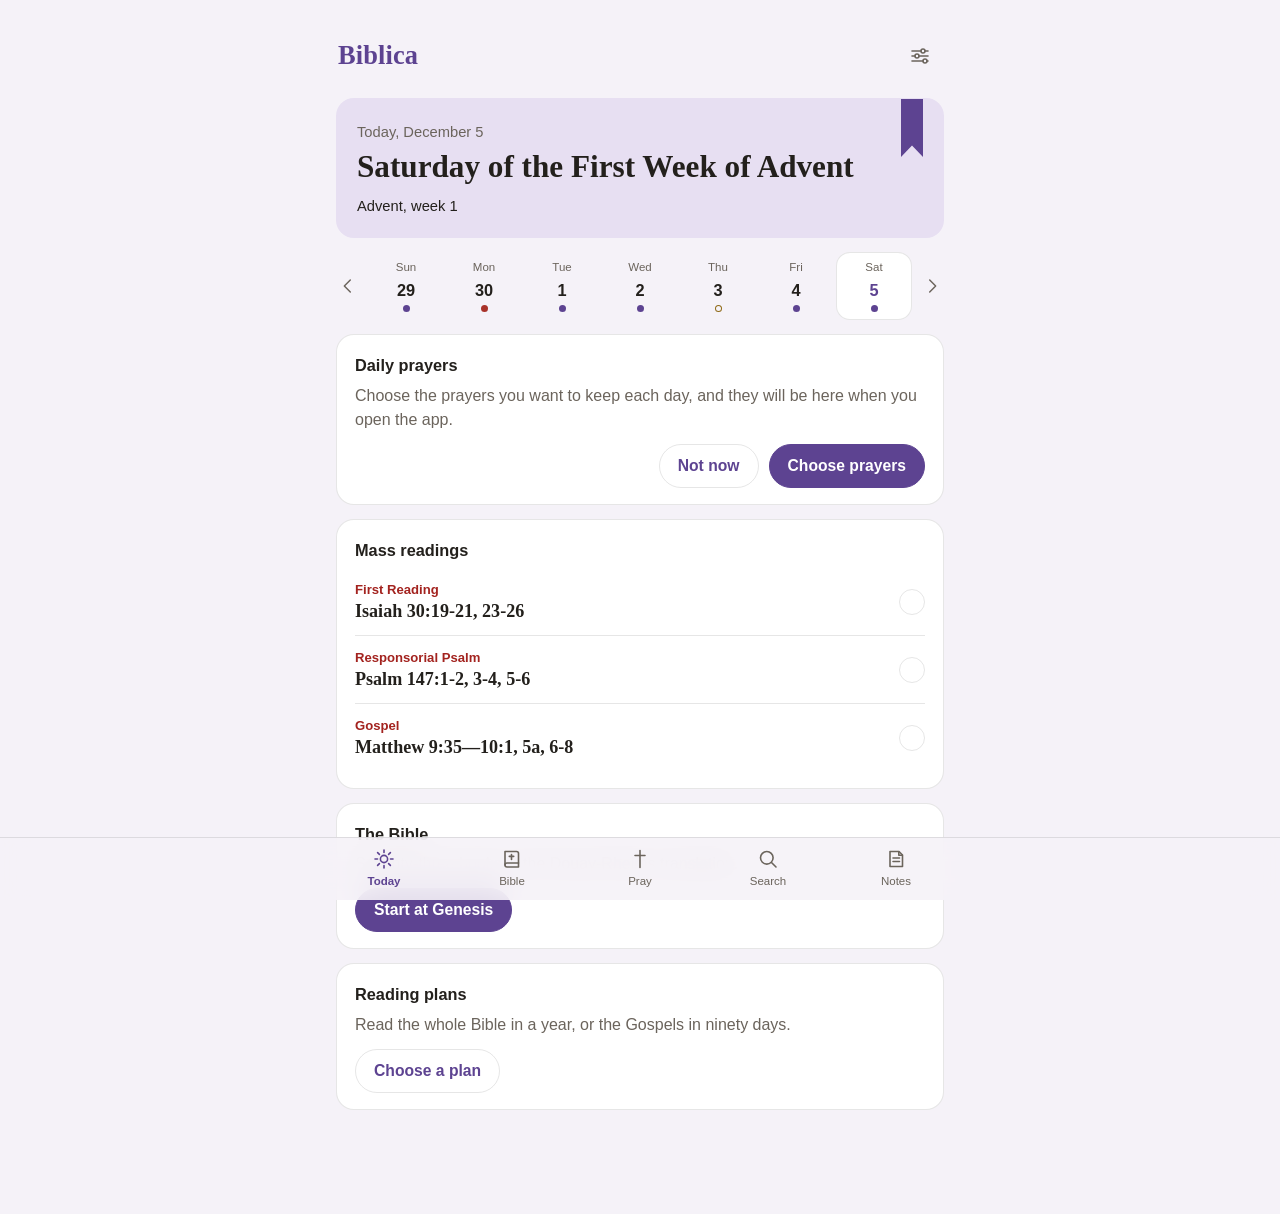
==== index.html @ 0527f423 "First batch of files from v2.0" ====
<!DOCTYPE html>
<html lang="en">
<head>
  <meta charset="UTF-8" />
  <meta name="viewport" content="width=device-width, initial-scale=1.0, viewport-fit=cover" />
  <title>Biblica</title>
  <meta name="description" content="A Catholic Bible and daily prayer companion that works offline." />

  <link rel="manifest" href="manifest.json" />
  <meta name="theme-color" content="#f2f6f1" />

  <meta name="mobile-web-app-capable" content="yes" />
  <meta name="apple-mobile-web-app-capable" content="yes" />
  <meta name="apple-mobile-web-app-status-bar-style" content="default" />
  <meta name="apple-mobile-web-app-title" content="Biblica" />
  <link rel="apple-touch-icon" href="icon-180.png" />
  <link rel="icon" type="image/png" sizes="192x192" href="icon-192.png" />

  <link rel="stylesheet" href="styles.css" />
</head>
<body>
  <div id="app"></div>
  <noscript>Biblica needs JavaScript to run.</noscript>
  <script type="module" src="app.js"></script>
</body>
</html>
---- styles.css ----
/* styles.css — Biblica.
 *
 * The app takes its colour from the liturgical day. Each liturgical colour
 * defines a small palette (light and dark); whichever element carries a
 * data-lit attribute resolves --lit and --soft from it. The page itself
 * carries today's colour, and single elements (the day card, the dots of the
 * week strip) can carry another day's.
 *
 * Scripture and liturgical names are set in the serif; controls in the
 * system sans. Verse numbers and rubrics are red, as in a missal.
 */

/* ---------- Palettes ---------- */

[data-lit="green"] {
  --lit-l: #2f6b4f; --soft-l: #dfeae1; --bg-l: #f2f6f1;
  --lit-d: #84c4a0; --soft-d: #223328; --bg-d: #141a16; --surface-d: #1c2520;
}
[data-lit="violet"] {
  --lit-l: #5d4391; --soft-l: #e7dff2; --bg-l: #f5f2f8;
  --lit-d: #b7a0e2; --soft-d: #2d2740; --bg-d: #18151c; --surface-d: #221e29;
}
[data-lit="white"] {
  --lit-l: #8f6a17; --soft-l: #f1e7c9; --bg-l: #faf7ee;
  --lit-d: #dcbc66; --soft-d: #353020; --bg-d: #1a1812; --surface-d: #24211a;
}
[data-lit="red"] {
  --lit-l: #a8322a; --soft-l: #f3dcd9; --bg-l: #faf2f1;
  --lit-d: #e88e84; --soft-d: #3c2522; --bg-d: #1c1514; --surface-d: #281e1c;
}
[data-lit="rose"] {
  --lit-l: #ae4f73; --soft-l: #f5dde6; --bg-l: #fbf2f5;
  --lit-d: #e6a0ba; --soft-d: #3c2630; --bg-d: #1c1518; --surface-d: #281e22;
}

:root {
  --serif: "Iowan Old Style", "Palatino Linotype", Palatino, "Book Antiqua", "Noto Serif", Georgia, serif;
  --sans: -apple-system, BlinkMacSystemFont, "Segoe UI", Roboto, "Helvetica Neue", Arial, sans-serif;
  --radius: 18px;
  --radius-small: 11px;
  --tabbar-height: 62px;
  --measure: 640px;

  --bg: var(--bg-l, #f2f6f1);
  --surface: #ffffff;
  --ink: #23201c;
  --muted: #6b645c;
  --line: rgba(35, 32, 28, 0.11);
  --rubric: #a3231f;
  --danger: #a3231f;
  --shadow: 0 10px 34px rgba(35, 32, 28, 0.16);
  --hl-gold: #f7e6a6;
  --hl-green: #cfe9d0;
  --hl-blue: #d1e2f7;
  --hl-rose: #f7d5df;
  color-scheme: light;
}
[data-lit] {
  --lit: var(--lit-l);
  --soft: var(--soft-l);
}

/* Dark values, applied when the device asks for dark (unless the reader chose
   light) or when the reader chose dark. The two blocks must stay identical. */
@media (prefers-color-scheme: dark) {
  :root:not([data-theme="light"]) {
    --bg: var(--bg-d, #141a16);
    --surface: var(--surface-d, #1c2520);
    --ink: #efeae2;
    --muted: #a9a197;
    --line: rgba(255, 255, 255, 0.11);
    --rubric: #e88376;
    --danger: #ee8d80;
    --shadow: 0 10px 34px rgba(0, 0, 0, 0.5);
    --hl-gold: rgba(214, 178, 62, 0.34);
    --hl-green: rgba(96, 176, 110, 0.32);
    --hl-blue: rgba(98, 150, 220, 0.34);
    --hl-rose: rgba(222, 110, 150, 0.34);
    color-scheme: dark;
  }
  :root:not([data-theme="light"])[data-lit],
  :root:not([data-theme="light"]) [data-lit] {
    --lit: var(--lit-d);
    --soft: var(--soft-d);
  }
}
:root[data-theme="dark"] {
  --bg: var(--bg-d, #141a16);
  --surface: var(--surface-d, #1c2520);
  --ink: #efeae2;
  --muted: #a9a197;
  --line: rgba(255, 255, 255, 0.11);
  --rubric: #e88376;
  --danger: #ee8d80;
  --shadow: 0 10px 34px rgba(0, 0, 0, 0.5);
  --hl-gold: rgba(214, 178, 62, 0.34);
  --hl-green: rgba(96, 176, 110, 0.32);
  --hl-blue: rgba(98, 150, 220, 0.34);
  --hl-rose: rgba(222, 110, 150, 0.34);
  color-scheme: dark;
}
:root[data-theme="dark"][data-lit],
:root[data-theme="dark"] [data-lit] {
  --lit: var(--lit-d);
  --soft: var(--soft-d);
}

/* ---------- Base ---------- */

* { box-sizing: border-box; }

html { -webkit-text-size-adjust: 100%; }

body {
  margin: 0;
  background: var(--bg);
  color: var(--ink);
  font-family: var(--sans);
  font-size: 16px;
  line-height: 1.5;
  -webkit-tap-highlight-color: transparent;
  overscroll-behavior-y: none;
}

button, input, select, textarea { font: inherit; color: inherit; }
button { cursor: pointer; }
h1, h2, h3, p { margin: 0; }
[hidden] { display: none !important; }

:focus-visible {
  outline: 2px solid var(--lit);
  outline-offset: 2px;
  border-radius: 6px;
}

.screen {
  max-width: var(--measure);
  margin: 0 auto;
  padding: calc(env(safe-area-inset-top) + 8px) calc(env(safe-area-inset-right) + 16px)
    calc(env(safe-area-inset-bottom) + var(--tabbar-height) + 28px) calc(env(safe-area-inset-left) + 16px);
  min-height: 100vh;
  outline: none;
}
body.has-action-bar .screen { padding-bottom: calc(env(safe-area-inset-bottom) + var(--tabbar-height) + 230px); }

.loading, .empty { color: var(--muted); text-align: center; padding: 48px 16px; }
.muted { color: var(--muted); }
.small { font-size: 0.86rem; }
.icon { display: inline-flex; }

/* ---------- Headers ---------- */

.app-header {
  display: flex;
  align-items: center;
  justify-content: space-between;
  padding: 10px 2px 6px;
}
.app-title {
  font-family: var(--serif);
  font-size: 1.65rem;
  font-weight: 600;
  letter-spacing: 0.005em;
  color: var(--lit);
}
.page-title {
  font-family: var(--serif);
  font-size: 1.65rem;
  font-weight: 600;
  padding: 4px 2px 6px;
}

.icon-button {
  display: inline-flex;
  align-items: center;
  justify-content: center;
  width: 44px;
  height: 44px;
  border: 0;
  border-radius: 50%;
  background: transparent;
  color: var(--muted);
}
.icon-button:active { background: var(--soft); }
.icon-button:disabled { opacity: 0.3; cursor: default; }

/* ---------- Cards ---------- */

.card {
  background: var(--surface);
  border: 1px solid var(--line);
  border-radius: var(--radius);
  padding: 18px 18px 16px;
  margin: 14px 0;
}
.card-heading {
  font-size: 1.02rem;
  font-weight: 650;
  margin-bottom: 6px;
}
.card-heading.large {
  font-family: var(--serif);
  font-size: 1.45rem;
  font-weight: 600;
}
.card > .muted + .button,
.card > .muted + .button-row,
.card > .muted + .row-button { margin-top: 12px; }

/* The liturgical day */
.hero {
  position: relative;
  background: var(--soft);
  border-color: transparent;
  padding: 22px 56px 20px 20px;
  overflow: hidden;
}
.ribbon {
  position: absolute;
  top: 0;
  right: 20px;
  width: 22px;
  height: 58px;
  background: var(--lit);
  clip-path: polygon(0 0, 100% 0, 100% 100%, 50% 80%, 0 100%);
}
.hero-date { color: var(--muted); font-size: 0.92rem; }
.hero-name {
  font-family: var(--serif);
  font-size: clamp(1.5rem, 6.2vw, 1.95rem);
  font-weight: 600;
  line-height: 1.16;
  margin: 6px 0 10px;
  text-wrap: balance;
}
.hero-meta {
  display: flex;
  flex-wrap: wrap;
  align-items: center;
  gap: 6px 10px;
  font-size: 0.92rem;
  color: var(--ink);
}
.rank {
  background: var(--lit);
  color: var(--surface);
  border-radius: 999px;
  padding: 2px 11px;
  font-size: 0.8rem;
  font-weight: 650;
}
.hero-sub { margin-top: 8px; font-size: 0.92rem; color: var(--muted); }
.hero-observance { margin-top: 10px; font-size: 0.92rem; color: var(--rubric); font-weight: 600; }

/* ---------- Week strip ---------- */

.week {
  display: grid;
  grid-template-columns: 36px 1fr 36px;
  align-items: center;
  gap: 2px;
  margin: 12px -6px 0;
}
.week .icon-button { width: 36px; height: 44px; }
.week-strip { display: grid; grid-template-columns: repeat(7, 1fr); gap: 2px; }
.week-day {
  display: flex;
  flex-direction: column;
  align-items: center;
  gap: 1px;
  padding: 7px 0 8px;
  border: 0;
  border-radius: 14px;
  background: transparent;
  min-width: 0;
}
.week-letter { font-size: 0.72rem; color: var(--muted); }
.week-number { font-size: 1.02rem; font-weight: 600; font-variant-numeric: tabular-nums; }
.week-dot { width: 7px; height: 7px; border-radius: 50%; background: var(--lit); margin-top: 2px; }
.week-dot[data-lit="white"] { box-shadow: inset 0 0 0 1px var(--lit); background: transparent; }
.week-day.is-today .week-number { color: var(--lit); }
.week-day.selected { background: var(--surface); box-shadow: inset 0 0 0 1px var(--line); }
.week-today { grid-column: 1 / -1; justify-self: center; margin-top: 6px; }

/* ---------- Lists inside cards ---------- */

.reading-list, .day-list, .result-list { list-style: none; margin: 0; padding: 0; }
.reading-list li + li { border-top: 1px solid var(--line); }
.reading-row {
  display: flex;
  align-items: center;
  gap: 12px;
  width: 100%;
  padding: 12px 0;
  border: 0;
  background: transparent;
  text-align: left;
}
.reading-text { display: flex; flex-direction: column; flex: 1; min-width: 0; }
.reading-label { font-size: 0.82rem; color: var(--rubric); font-weight: 600; }
.reading-cite { font-family: var(--serif); font-size: 1.13rem; font-weight: 600; line-height: 1.3; }
.reading-preview {
  color: var(--muted);
  font-family: var(--serif);
  font-size: 0.95rem;
  white-space: nowrap;
  overflow: hidden;
  text-overflow: ellipsis;
}
.reading-check {
  flex: none;
  width: 26px;
  height: 26px;
  border-radius: 50%;
  border: 1.5px solid var(--line);
  display: inline-flex;
  align-items: center;
  justify-content: center;
  color: var(--surface);
}
.done .reading-check { background: var(--lit); border-color: var(--lit); }
.reading-row.done .reading-cite { color: var(--muted); }
.card > .small { margin-top: 10px; }

.row-button {
  display: flex;
  align-items: center;
  gap: 12px;
  width: 100%;
  padding: 10px 0 4px;
  border: 0;
  background: transparent;
  text-align: left;
  color: var(--ink);
}
.row-button .icon { color: var(--muted); }
.row-text { display: flex; flex-direction: column; gap: 3px; flex: 1; min-width: 0; }
.row-title { font-family: var(--serif); font-size: 1.13rem; font-weight: 600; flex: 1; }
.row-sub { color: var(--muted); font-size: 0.9rem; }
.plan-row + .plan-row { border-top: 1px solid var(--line); margin-top: 10px; padding-top: 14px; }

.progress-row { display: flex; justify-content: space-between; margin: 10px 0 6px; font-weight: 600; }
.progress-row .muted { font-weight: 400; }
.progress-track {
  display: block;
  height: 6px;
  background: var(--soft);
  border-radius: 999px;
  overflow: hidden;
  margin-top: 4px;
}
.progress-fill { display: block; height: 100%; background: var(--lit); border-radius: 999px; transition: width 0.4s ease; }

/* ---------- Buttons and fields ---------- */

.button {
  display: inline-flex;
  align-items: center;
  justify-content: center;
  min-height: 44px;
  padding: 9px 18px;
  border: 1px solid var(--lit);
  border-radius: 999px;
  background: var(--lit);
  color: var(--surface);
  font-weight: 600;
  font-size: 0.98rem;
  text-align: center;
}
.button.quiet { background: transparent; color: var(--lit); border-color: var(--line); }
.button.danger { background: var(--danger); border-color: var(--danger); color: var(--surface); }
.button.danger.quiet { background: transparent; color: var(--danger); border-color: var(--line); }
.button.wide { width: 100%; }
.button:disabled { opacity: 0.45; cursor: default; }
.button:active:not(:disabled) { transform: scale(0.985); }

.button-row { display: flex; flex-wrap: wrap; gap: 10px; margin-top: 14px; justify-content: flex-end; }
.button-row.spread { justify-content: space-between; }

.chip-button {
  border: 1px solid var(--line);
  background: var(--surface);
  color: var(--ink);
  border-radius: 999px;
  padding: 6px 13px;
  font-size: 0.88rem;
  min-height: 34px;
}

.field {
  width: 100%;
  min-height: 46px;
  padding: 10px 14px;
  border: 1px solid var(--line);
  border-radius: var(--radius-small);
  background: var(--surface);
  font-size: 16px; /* below 16px, iOS zooms the page when the field is focused */
}
.field::placeholder { color: var(--muted); opacity: 0.8; }
textarea.field { resize: vertical; line-height: 1.5; font-family: var(--serif); font-size: 17px; }
select.field { appearance: none; padding-right: 30px; background-image: linear-gradient(45deg, transparent 50%, var(--muted) 50%), linear-gradient(135deg, var(--muted) 50%, transparent 50%); background-position: calc(100% - 17px) 20px, calc(100% - 12px) 20px; background-size: 5px 5px; background-repeat: no-repeat; }

.segmented {
  display: inline-flex;
  background: var(--soft);
  border-radius: 999px;
  padding: 3px;
  gap: 2px;
}
.segmented.wrap { display: flex; flex-wrap: wrap; border-radius: 16px; margin: 4px 0 14px; }
.segment {
  flex: 1;
  border: 0;
  background: transparent;
  border-radius: 999px;
  padding: 7px 13px;
  font-size: 0.9rem;
  white-space: nowrap;
  min-height: 36px;
  color: var(--ink);
}
.segment.on { background: var(--surface); font-weight: 650; box-shadow: 0 1px 3px rgba(0, 0, 0, 0.12); }

.check { display: inline-flex; align-items: center; gap: 8px; font-size: 0.93rem; min-height: 44px; }
input[type="checkbox"] { width: 22px; height: 22px; accent-color: var(--lit); flex: none; }
.slider { flex: 1; accent-color: var(--lit); min-width: 0; }
.slider-value { width: 2ch; text-align: right; font-variant-numeric: tabular-nums; color: var(--muted); }

.setting-row {
  display: flex;
  align-items: center;
  justify-content: space-between;
  gap: 14px;
  padding: 10px 0;
  flex-wrap: wrap;
}
.setting-row + .setting-row { border-top: 1px solid var(--line); }
.setting-text { display: flex; flex-direction: column; flex: 1; min-width: 0; }
.check-row { flex-wrap: nowrap; }

/* ---------- Tab bar ---------- */

.tabbar {
  position: fixed;
  left: 0;
  right: 0;
  bottom: 0;
  z-index: 50;
  display: flex;
  justify-content: center;
  padding: 0 max(8px, env(safe-area-inset-right)) env(safe-area-inset-bottom) max(8px, env(safe-area-inset-left));
  background: var(--bg); /* for browsers without color-mix */
  background: color-mix(in srgb, var(--bg) 88%, transparent);
  -webkit-backdrop-filter: blur(14px);
  backdrop-filter: blur(14px);
  border-top: 1px solid var(--line);
}
.tab {
  flex: 1;
  max-width: 128px;
  height: var(--tabbar-height);
  display: flex;
  flex-direction: column;
  align-items: center;
  justify-content: center;
  gap: 2px;
  color: var(--muted);
  text-decoration: none;
  font-size: 0.72rem;
}
.tab.active { color: var(--lit); font-weight: 650; }

/* ---------- Reader ---------- */

.reader-bar {
  position: sticky;
  top: 0;
  z-index: 20;
  display: flex;
  align-items: center;
  justify-content: space-between;
  gap: 8px;
  margin: calc(-1 * env(safe-area-inset-top) - 8px) -16px 0;
  padding: calc(env(safe-area-inset-top) + 8px) 12px 6px 16px;
  background: var(--bg); /* for browsers without color-mix */
  background: color-mix(in srgb, var(--bg) 90%, transparent);
  -webkit-backdrop-filter: blur(14px);
  backdrop-filter: blur(14px);
}
.reader-tools { display: flex; align-items: center; }
.place-button {
  display: inline-flex;
  align-items: center;
  gap: 8px;
  min-height: 44px;
  padding: 6px 16px;
  border: 1px solid var(--line);
  border-radius: 999px;
  background: var(--surface);
  font-family: var(--serif);
  font-size: 1.08rem;
  font-weight: 600;
}
.caret {
  width: 7px;
  height: 7px;
  border-right: 1.6px solid var(--muted);
  border-bottom: 1.6px solid var(--muted);
  transform: rotate(45deg) translateY(-2px);
}
.back-button {
  display: inline-flex;
  align-items: center;
  gap: 2px;
  min-height: 44px;
  padding: 6px 12px 6px 2px;
  border: 0;
  background: transparent;
  color: var(--lit);
  font-weight: 600;
}

.chapter { padding: 18px 4px 8px; }
.rubric { color: var(--rubric); font-size: 0.92rem; font-weight: 600; }
.chapter-title {
  font-family: var(--serif);
  font-size: clamp(1.7rem, 7vw, 2.15rem);
  font-weight: 600;
  line-height: 1.15;
  text-wrap: balance;
}
.chapter-sub { color: var(--muted); font-size: 0.92rem; margin-top: 4px; }
.passage-heading {
  font-family: var(--serif);
  font-size: 1.3rem;
  font-weight: 600;
  margin: 30px 0 0;
  padding-top: 20px;
  border-top: 1px solid var(--line);
}
.chapter .passage-heading:first-of-type { border-top: 0; padding-top: 0; margin-top: 22px; }

.chapter-text {
  font-family: var(--serif);
  line-height: 1.62;
  margin-top: 22px;
  hanging-punctuation: first;
}
.passage-heading + .chapter-text { margin-top: 12px; }

.verse {
  display: block;
  margin: 0 -8px 0.42em;
  padding: 0.12em 8px;
  border-radius: 9px;
  cursor: pointer;
  -webkit-box-decoration-break: clone;
  box-decoration-break: clone;
}
.chapter-text.flow .verse { display: inline; margin: 0; padding: 0.12em 0; border-radius: 4px; }
.verse-number {
  color: var(--rubric);
  font-family: var(--sans);
  font-size: 0.6em;
  font-weight: 650;
  vertical-align: 0.6em;
  line-height: 0;
  margin-right: 0.38em;
  font-variant-numeric: tabular-nums;
  user-select: none;
}

/* The versal: a chapter opens with a red initial instead of a verse number. */
.verse.first .verse-number { display: none; }
/* flow-root makes a short opening verse as tall as its initial, so the next
   verse starts beneath the initial rather than wrapping round it. */
.chapter-text:not(.flow) .verse.first .verse-body { display: flow-root; }
.chapter-text:not(.flow) .verse.first .verse-body::first-letter,
.chapter-text.flow::first-letter {
  float: left;
  font-size: 3.25em;
  line-height: 0.82;
  padding: 0.06em 0.09em 0 0;
  color: var(--rubric);
  font-weight: 500;
}

/* Declared before the highlight colours so a highlighted verse keeps its
   colour while selected and only gains the ring. */
.verse.selected { box-shadow: inset 0 0 0 1.5px var(--lit); background-color: var(--soft); }
.verse[data-highlight="gold"], .highlighted[data-highlight="gold"], .swatch[data-highlight="gold"] { background: var(--hl-gold); }
.verse[data-highlight="green"], .highlighted[data-highlight="green"], .swatch[data-highlight="green"] { background: var(--hl-green); }
.verse[data-highlight="blue"], .highlighted[data-highlight="blue"], .swatch[data-highlight="blue"] { background: var(--hl-blue); }
.verse[data-highlight="rose"], .highlighted[data-highlight="rose"], .swatch[data-highlight="rose"] { background: var(--hl-rose); }
.verse.arrived { animation: arrive 2.2s ease-out 1; }
@keyframes arrive {
  0%, 35% { background-color: var(--soft); }
  100% { background-color: transparent; }
}
.chapter-break {
  display: block;
  margin: 1.1em 0 0.5em;
  font-family: var(--sans);
  font-size: 0.82rem;
  font-weight: 600;
  color: var(--rubric);
}

.annotations { display: block; margin: 2px 0 14px; font-family: var(--sans); }
.note-card {
  display: block;
  width: 100%;
  text-align: left;
  border: 0;
  border-left: 3px solid var(--lit);
  background: var(--soft);
  border-radius: 4px 12px 12px 4px;
  padding: 9px 13px;
  margin: 6px 0;
  font-size: 0.95rem;
  line-height: 1.45;
  color: var(--ink);
}
.note-range { display: block; font-size: 0.8rem; color: var(--muted); margin-bottom: 2px; }
.note-body { display: -webkit-box; -webkit-line-clamp: 4; -webkit-box-orient: vertical; overflow: hidden; white-space: pre-wrap; }
.link-chips { display: flex; flex-wrap: wrap; gap: 6px; margin: 6px 0; }
.link-chip {
  border: 1px solid var(--line);
  background: var(--surface);
  border-radius: 999px;
  padding: 5px 12px;
  font-size: 0.86rem;
  color: var(--lit);
  font-weight: 600;
  min-height: 32px;
}
.link-chip.incoming { color: var(--muted); font-weight: 500; }

.chapter-nav {
  display: flex;
  justify-content: space-between;
  gap: 10px;
  margin: 26px 0 8px;
}
.chapter-nav.stacked { flex-direction: column; }
.chapter-nav .button-row { margin-top: 2px; }

/* Selection actions */
.action-bar {
  position: fixed;
  left: 50%;
  bottom: calc(env(safe-area-inset-bottom) + var(--tabbar-height) + 10px);
  transform: translateX(-50%);
  width: min(calc(100vw - 20px), 560px);
  z-index: 40;
  background: var(--surface);
  border: 1px solid var(--line);
  border-radius: 20px;
  box-shadow: var(--shadow);
  padding: 8px 10px 12px 16px;
}
.action-top { display: flex; align-items: center; justify-content: space-between; }
.action-label { font-family: var(--serif); font-weight: 600; font-size: 1.05rem; }
.action-row { display: flex; align-items: center; justify-content: space-between; gap: 10px; flex-wrap: wrap; }
.swatches { display: flex; gap: 9px; align-items: center; }
.swatch {
  width: 34px;
  height: 34px;
  border-radius: 50%;
  border: 1px solid var(--line);
  padding: 0;
  display: inline-flex;
  align-items: center;
  justify-content: center;
  color: var(--muted);
}
.swatch.none { background: transparent; }
.action-buttons { display: flex; gap: 2px; }
.action-button {
  display: inline-flex;
  flex-direction: column;
  align-items: center;
  gap: 1px;
  border: 0;
  background: transparent;
  border-radius: 12px;
  padding: 6px 12px;
  font-size: 0.74rem;
  color: var(--ink);
  min-width: 52px;
}
.action-button:active { background: var(--soft); }

/* ---------- Sheets ---------- */

.sheet-backdrop {
  position: fixed;
  inset: 0;
  z-index: 100;
  background: rgba(20, 18, 16, 0);
  display: flex;
  align-items: flex-end;
  justify-content: center;
  transition: background 0.2s ease;
}
.sheet-backdrop.open { background: rgba(20, 18, 16, 0.42); }
.sheet {
  width: min(100vw, var(--measure));
  max-height: 86vh;
  display: flex;
  flex-direction: column;
  background: var(--surface);
  border-radius: 22px 22px 0 0;
  padding: 8px 18px calc(env(safe-area-inset-bottom) + 18px);
  transform: translateY(100%);
  transition: transform 0.22s ease;
  box-shadow: var(--shadow);
}
.sheet.tall { height: 86vh; }
.sheet-backdrop.open .sheet { transform: translateY(0); }
.sheet-head { display: flex; align-items: center; justify-content: space-between; gap: 10px; padding: 6px 0 8px; }
.sheet-title { font-size: 1.05rem; font-weight: 650; }
.sheet-body { overflow-y: auto; display: flex; flex-direction: column; gap: 12px; min-height: 0; flex: 1; padding-bottom: 4px; }
.sheet-text { color: var(--muted); }
.sheet-quote { font-family: var(--serif); font-size: 1.05rem; line-height: 1.5; }
.sheet .setting-row + .setting-row { border-top: 0; }

.picker { display: flex; flex-direction: column; gap: 10px; min-height: 0; flex: 1; }
.picker-list { overflow-y: auto; flex: 1; min-height: 0; padding-bottom: 12px; }
.picker-group { font-size: 0.86rem; font-weight: 650; color: var(--rubric); margin: 16px 0 4px; }
.picker-book {
  display: flex;
  justify-content: space-between;
  align-items: baseline;
  gap: 12px;
  width: 100%;
  border: 0;
  background: transparent;
  text-align: left;
  padding: 10px 10px;
  border-radius: 10px;
  font-family: var(--serif);
  font-size: 1.1rem;
  min-height: 44px;
}
.picker-book.current { background: var(--soft); font-weight: 600; }
.picker-alt { font-family: var(--sans); font-size: 0.8rem; color: var(--muted); }
.chapter-grid { display: grid; grid-template-columns: repeat(auto-fill, minmax(52px, 1fr)); gap: 8px; margin-top: 10px; }
.chapter-cell {
  aspect-ratio: 1;
  border: 1px solid var(--line);
  background: var(--surface);
  border-radius: 12px;
  font-size: 1.02rem;
  font-variant-numeric: tabular-nums;
}
.chapter-cell.current { background: var(--lit); color: var(--surface); border-color: var(--lit); font-weight: 650; }

/* ---------- Search and notes ---------- */

.search-controls { display: flex; flex-direction: column; gap: 10px; margin-top: 4px; }
.search-options { display: flex; gap: 12px; align-items: center; flex-wrap: wrap; }
.search-options .select { flex: 1; min-width: 150px; }
.search-status { margin: 14px 2px 8px; }
.book-counts { display: flex; gap: 6px; flex-wrap: wrap; margin-bottom: 8px; }
.result, .mark-row {
  display: block;
  width: 100%;
  text-align: left;
  border: 0;
  border-bottom: 1px solid var(--line);
  background: transparent;
  padding: 13px 2px;
}
.result-ref { display: block; font-size: 0.86rem; font-weight: 650; color: var(--rubric); margin-bottom: 2px; }
.result-text, .mark-text { display: block; font-family: var(--serif); font-size: 1.06rem; line-height: 1.5; }
.mark-text { white-space: pre-wrap; }
mark { background: var(--hl-gold); color: inherit; border-radius: 3px; padding: 0 1px; }
.highlighted { border-radius: 4px; padding: 0.1em 0.15em; -webkit-box-decoration-break: clone; box-decoration-break: clone; }
.mark-list { margin-top: 12px; }
.screen-inner > .segmented { display: flex; margin: 6px 0 12px; }

/* ---------- Plans ---------- */

.day-list { margin-top: 6px; }
.day-row {
  display: flex;
  align-items: center;
  gap: 12px;
  width: 100%;
  border: 0;
  border-bottom: 1px solid var(--line);
  background: transparent;
  text-align: left;
  padding: 12px 2px;
}
.day-number { width: 2.4em; color: var(--muted); font-variant-numeric: tabular-nums; font-size: 0.92rem; flex: none; }
.day-portion { flex: 1; font-family: var(--serif); font-size: 1.04rem; }
.day-row.done .day-portion { color: var(--muted); }
.day-row.next .day-number { color: var(--lit); font-weight: 700; }
.day-row.next .day-portion { font-weight: 600; }

/* ---------- Toast, banner, celebration ---------- */

.toast {
  position: fixed;
  left: 50%;
  bottom: calc(env(safe-area-inset-bottom) + var(--tabbar-height) + 18px);
  transform: translate(-50%, 12px);
  z-index: 150;
  background: var(--ink);
  color: var(--bg);
  border-radius: 999px;
  padding: 10px 18px;
  font-size: 0.93rem;
  max-width: calc(100vw - 32px);
  text-align: center;
  opacity: 0;
  pointer-events: none;
  transition: opacity 0.2s ease, transform 0.2s ease;
}
.toast.show { opacity: 1; transform: translate(-50%, 0); }

.update-banner {
  position: fixed;
  left: 50%;
  top: calc(env(safe-area-inset-top) + 10px);
  transform: translateX(-50%);
  z-index: 160;
  width: min(calc(100vw - 20px), 520px);
  display: flex;
  align-items: center;
  justify-content: space-between;
  gap: 12px;
  background: var(--surface);
  border: 1px solid var(--line);
  border-radius: 18px;
  box-shadow: var(--shadow);
  padding: 10px 10px 10px 16px;
}

.celebrate-layer {
  position: fixed;
  inset: 0;
  z-index: 200;
  pointer-events: none;
  overflow: hidden;
  transition: opacity 0.6s ease;
}
.celebrate-layer.fade { opacity: 0; }
.celebrate-banner {
  position: absolute;
  top: 36%;
  left: 50%;
  transform: translateX(-50%);
  text-align: center;
  background: var(--surface);
  border-radius: var(--radius);
  padding: 18px 28px;
  box-shadow: var(--shadow);
  animation: pop 0.45s ease;
  max-width: calc(100vw - 48px);
}
.celebrate-title { font-family: var(--serif); font-size: 1.55rem; font-weight: 600; color: var(--lit); }
.celebrate-sub { margin-top: 2px; }
.celebrate-drop {
  position: absolute;
  top: -8%;
  animation-name: fall;
  animation-timing-function: linear;
  animation-iteration-count: 1;
  animation-fill-mode: both;
}
@keyframes fall {
  to { transform: translateY(120vh) rotate(200deg); }
}
@keyframes pop {
  0% { transform: translateX(-50%) scale(0.7); opacity: 0; }
  100% { transform: translateX(-50%) scale(1); opacity: 1; }
}

@media (prefers-reduced-motion: reduce) {
  *, *::before, *::after { transition-duration: 0.01ms !important; animation-duration: 0.01ms !important; }
}

/* ---------- Wider screens ---------- */

@media (min-width: 720px) {
  .screen { padding-top: 24px; }
  .reader-bar { margin-top: -24px; padding-top: 24px; }
  .chapter { padding-left: 12px; padding-right: 12px; }
}

/* =====================================================================
   Prayer (release 0.2)
   ===================================================================== */

.text-button {
  border: 0;
  background: transparent;
  color: var(--lit);
  font-weight: 600;
  font-size: 0.92rem;
  padding: 8px 4px;
  min-height: 40px;
}
.centre { text-align: center; }
.latin { font-style: italic; }
.page-intro { margin: 2px 2px 14px; }
.page-title + .muted { margin: 0 2px 12px; }

/* ---------- Plain lists of destinations ---------- */

.list-heading {
  font-size: 0.86rem;
  font-weight: 650;
  color: var(--rubric);
  margin: 22px 2px 2px;
}
.list-row, .library-row {
  display: flex;
  align-items: center;
  gap: 12px;
  width: 100%;
  min-height: 54px;
  padding: 10px 2px;
  border: 0;
  border-bottom: 1px solid var(--line);
  background: transparent;
  text-align: left;
  color: var(--ink);
}
.list-row .icon, .library-row .icon { color: var(--muted); flex: none; }
.list-row.tall { align-items: flex-start; padding: 13px 2px; }
.list-row.tall .icon { margin-top: 3px; }
.list-card { padding-bottom: 6px; }
.list-card .list-row:last-child { border-bottom: 0; }
.card-button { display: flex; flex-direction: column; gap: 5px; width: 100%; text-align: left; color: var(--ink); }
.card-button .card-heading { font-family: var(--serif); font-size: 1.2rem; margin: 0; }

/* ---------- The daily list ---------- */

.daily-time { font-size: 0.82rem; font-weight: 650; color: var(--rubric); margin: 12px 0 0; }
.daily-list { list-style: none; margin: 0; padding: 0; }
.daily-row { display: flex; align-items: center; gap: 12px; }
.daily-row + .daily-row { border-top: 1px solid var(--line); }
.daily-check {
  /* The button is a comfortable 44px target; the ring drawn inside it is smaller. */
  flex: none;
  width: 44px;
  height: 44px;
  margin: 0 -4px 0 -7px;
  border: 0;
  background: transparent;
  display: inline-flex;
  align-items: center;
  justify-content: center;
  padding: 0;
}
.check-ring {
  width: 30px;
  height: 30px;
  border-radius: 50%;
  border: 1.5px solid color-mix(in srgb, var(--muted) 55%, transparent);
  color: var(--surface);
  display: inline-flex;
  align-items: center;
  justify-content: center;
}
.daily-row.done .check-ring { background: var(--lit); border-color: var(--lit); }
.daily-check:disabled { opacity: 0.4; cursor: default; }
.daily-body {
  flex: 1;
  min-width: 0;
  display: flex;
  flex-direction: column;
  gap: 1px;
  padding: 12px 0;
  border: 0;
  background: transparent;
  text-align: left;
  color: var(--ink);
}
.daily-title { font-family: var(--serif); font-size: 1.13rem; font-weight: 600; line-height: 1.3; }
.daily-sub { color: var(--muted); font-size: 0.88rem; }
.daily-row.done .daily-title { color: var(--muted); }
.daily-go { color: var(--muted); display: inline-flex; }
.daily-footer { display: flex; justify-content: space-between; margin: 6px -4px -8px; }

/* ---------- Forms in sheets ---------- */

.field-label {
  display: flex;
  flex-direction: column;
  gap: 6px;
  font-size: 0.86rem;
  font-weight: 650;
  color: var(--muted);
}
.field-label > .field, .field-label > p, .field-label > .segmented, .field-label > div { font-weight: 400; color: var(--ink); }
.field-label > .muted { color: var(--muted); }
.field-label.inline { flex-direction: row; align-items: center; justify-content: space-between; }
.field.short { width: 96px; text-align: center; }
.inline-form { display: flex; gap: 8px; align-items: center; }
.inline-form .field { flex: 1; min-width: 0; }
.day-toggles { display: grid; grid-template-columns: repeat(7, 1fr); gap: 6px; }
.day-toggle {
  aspect-ratio: 1;
  max-height: 46px;
  border: 1px solid var(--line);
  border-radius: 50%;
  background: transparent;
  font-weight: 600;
  color: var(--muted);
}
.day-toggle.on { background: var(--lit); border-color: var(--lit); color: var(--surface); }
.picker-check { display: flex; align-items: center; gap: 12px; padding: 10px 6px; min-height: 46px; font-family: var(--serif); font-size: 1.06rem; }
.chosen-prayers { display: flex; flex-direction: column; gap: 8px; align-items: flex-start; }
.choice-list { display: flex; flex-direction: column; }

/* ---------- Looking back ---------- */

.month-nav { display: flex; align-items: center; justify-content: space-between; margin: 4px -6px 6px; }
.month-name { font-family: var(--serif); font-size: 1.2rem; font-weight: 600; }
.history-row { padding: 14px 2px; border-bottom: 1px solid var(--line); }
.history-head { display: flex; justify-content: space-between; align-items: baseline; gap: 12px; }
.history-dots { display: grid; gap: 2px; margin-top: 10px; }
.history-dot {
  display: inline-block;
  width: 100%;
  max-width: 9px;
  aspect-ratio: 1;
  border-radius: 50%;
  justify-self: center;
  background: transparent;
}
.history-dot.done { background: var(--lit); }
.history-dot.rest { background: var(--line); transform: scale(0.4); }
.history-dot.today:not(.done) { background: transparent; transform: none; box-shadow: inset 0 0 0 1.2px var(--muted); }
.history-key { margin: 14px 2px 0; }

/* ---------- Prayer text ---------- */

.prayer-page .segmented { margin-top: 16px; }
.prayer-text {
  font-family: var(--serif);
  font-size: var(--reading-size, 19px);
  line-height: 1.55;
  margin-top: 20px;
}
.stanza { margin: 0 0 1em; }
.stanza-pair { margin: 0 0 1.3em; }
.stanza-pair .stanza { margin-bottom: 0.45em; }
.stanza-pair .stanza.latin { font-style: italic; color: var(--muted); font-size: 0.93em; }
.prayer-line { margin: 0; }
.prayer-line.versicle, .prayer-line.response { display: flex; gap: 0.5em; }
.prayer-line.response { font-weight: 600; }
.vr { color: var(--rubric); flex: none; font-family: var(--serif); font-weight: 400; }
.prayer-line.litany .answer { color: var(--muted); font-style: italic; }
.prayer-rubric { margin: 0 0 0.15em; color: var(--rubric); font-family: var(--sans); font-size: 0.72em; font-weight: 600; }
.prayer-heading { margin: 0 0 0.3em; font-size: 1em; }
.prayer-scripture .prayer-line + .prayer-line { margin-top: 0.3em; }
.prayer-include { margin: 0.2em 0 0.5em; }
.prayer-include > summary {
  cursor: pointer;
  color: var(--lit);
  font-family: var(--sans);
  font-size: 0.8em;
  font-weight: 600;
  padding: 0.35em 0;
  list-style-position: inside;
}
.prayer-include > .prayer-text { margin-top: 0.4em; padding-left: 0.9em; border-left: 2px solid var(--line); font-size: 1em; }
.prayer-include > .field { margin-top: 8px; }
.prayer-text .prayer-text { margin-top: 0; }
.prayer-actions { margin: 26px 0 8px; display: flex; flex-direction: column; align-items: center; gap: 4px; }
.icon-button.on { color: var(--lit); }
.icon-button.on svg { fill: currentColor; }
.passage-heading + .prayer-text { margin-top: 12px; }

/* ---------- Guided devotions ---------- */

body.has-step-bar .screen { padding-bottom: calc(env(safe-area-inset-bottom) + var(--tabbar-height) + 110px); }
.devotion-stage { padding: 14px 4px 8px; }
.devotion-stage .prayer-text { margin-top: 16px; }
.devotion-context { color: var(--muted); font-size: 0.92rem; margin-top: 2px; }
.devotion-prayer-title { font-family: var(--serif); font-size: 1.45rem; font-weight: 600; line-height: 1.2; margin-top: 4px; }
.devotion-guide { font-family: var(--serif); font-size: 1.1rem; line-height: 1.55; margin-top: 14px; }
.devotion-scripture { margin-top: 18px; padding: 14px 16px; background: var(--soft); border-radius: var(--radius-small); }
.scripture-text { font-family: var(--serif); font-size: calc(var(--reading-size, 19px) * 0.95); line-height: 1.55; margin-top: 4px; }

.decade-markers, .station-ticks, .step-dots { display: flex; gap: 6px; margin-bottom: 16px; }
.decade-marker { flex: 1; height: 4px; border-radius: 999px; background: var(--line); }
.decade-marker.done, .decade-marker.current { background: var(--lit); }
.decade-marker.current { opacity: 0.55; }
.station-tick { flex: 1; height: 4px; border-radius: 999px; background: var(--line); }
.station-tick.done { background: var(--lit); }
.station-tick.current { background: var(--lit); opacity: 0.55; }
.step-dot { width: 9px; height: 9px; border-radius: 50%; background: var(--line); }
.step-dot.done, .step-dot.current { background: var(--lit); }
.step-dot.current { box-shadow: 0 0 0 3px var(--soft); }

.beads-wrap { margin: 14px 0 2px; }
.beads { display: flex; gap: 9px; flex-wrap: wrap; }
.bead { width: 17px; height: 17px; border-radius: 50%; border: 1.5px solid var(--lit); opacity: 0.35; }
.bead.done { background: var(--lit); opacity: 1; }
.bead.current { opacity: 1; box-shadow: 0 0 0 4px var(--soft); }

.station-head { display: flex; align-items: baseline; gap: 14px; }
.station-numeral { font-family: var(--serif); font-size: 2.3rem; color: var(--rubric); line-height: 1; min-width: 1.6em; }

.step-bar {
  position: fixed;
  left: 50%;
  bottom: calc(env(safe-area-inset-bottom) + var(--tabbar-height) + 10px);
  transform: translateX(-50%);
  width: min(calc(100vw - 20px), 560px);
  z-index: 40;
  display: flex;
  align-items: center;
  gap: 8px;
  background: var(--surface);
  border: 1px solid var(--line);
  border-radius: 999px;
  box-shadow: var(--shadow);
  padding: 6px 6px 6px 8px;
}
.step-next { flex: 1; min-height: 48px; }
.step-next.ready { box-shadow: 0 0 0 4px var(--soft); }
.timer-track { height: 4px; background: var(--line); border-radius: 999px; overflow: hidden; margin-top: 16px; }
.timer-fill { display: block; height: 100%; width: 0; background: var(--lit); transition: width 1s linear; }
.finished-card { margin-top: 28px; text-align: center; }
.finished-card .button-row { justify-content: center; }
.lectio-passage { margin-top: 18px; }
.verse.static { cursor: default; }
.devotion-stage .field { margin-top: 16px; }
.devotion-stage .field-label { margin-top: 18px; }

/* ---------- Novenas and intentions ---------- */

.novena-dots { display: flex; gap: 7px; flex-wrap: wrap; margin-top: 8px; }
.novena-dot { width: 13px; height: 13px; border-radius: 50%; border: 1.5px solid var(--lit); opacity: 0.4; }
.novena-dot.done { background: var(--lit); opacity: 1; }
.novena-dots.many .novena-dot { width: 9px; height: 9px; }
.novena-intention, .intention-text { font-family: var(--serif); font-size: 1.08rem; line-height: 1.4; }
.intention-block { margin-top: 16px; padding: 12px 16px; background: var(--soft); border-radius: var(--radius-small); font-family: var(--serif); font-size: 1.1rem; }
.intention-block .muted { font-family: var(--sans); }
.novena-prayers { margin-top: 8px; }
.chapter .novena-prayers .passage-heading:first-of-type { margin-top: 24px; }

/* ---------- Examination of conscience ---------- */

.exam-section { border-bottom: 1px solid var(--line); }
.exam-section > summary {
  cursor: pointer;
  padding: 14px 2px;
  font-family: var(--serif);
  font-size: 1.1rem;
  font-weight: 600;
  line-height: 1.35;
}
.exam-question {
  display: block;
  width: 100%;
  text-align: left;
  border: 0;
  border-left: 3px solid transparent;
  background: transparent;
  color: var(--ink);
  padding: 10px 12px;
  margin: 0 0 4px;
  border-radius: 4px 10px 10px 4px;
  font-family: var(--serif);
  font-size: 1.05rem;
  line-height: 1.45;
}
.exam-question.marked { background: var(--soft); border-left-color: var(--lit); }
.exam-section[open] { padding-bottom: 10px; }
.bring-list { margin: 16px 0; padding-left: 1.2em; font-family: var(--serif); font-size: 1.08rem; line-height: 1.5; }
.bring-list li + li { margin-top: 8px; }
.confession-steps { margin: 10px 0 0; padding-left: 1.4em; }
.confession-steps li { margin-bottom: 18px; }
.confession-steps li::marker { color: var(--rubric); font-weight: 650; }
.step-title { font-size: 1.02rem; font-weight: 650; }
.confession-steps .devotion-guide { margin-top: 4px; }
.screen-inner > .segmented + div { margin-top: 6px; }

/* ---------- Reader: finding words ---------- */

.word-chips { display: flex; flex-wrap: wrap; gap: 6px; max-height: 40vh; overflow-y: auto; }
.word-chip {
  border: 1px solid var(--line);
  background: var(--surface);
  color: var(--ink);
  border-radius: 10px;
  padding: 7px 11px;
  font-family: var(--serif);
  font-size: 1.05rem;
  min-height: 40px;
}
.word-chip.on { background: var(--lit); border-color: var(--lit); color: var(--surface); }
.action-row { row-gap: 6px; }
.action-buttons { flex: 1; justify-content: space-between; }
.action-button { min-width: 0; padding: 6px 8px; flex: 1; }

/* Messages sit above the step bar of a guided devotion rather than over it. */
body.has-step-bar .toast { bottom: calc(env(safe-area-inset-bottom) + var(--tabbar-height) + 92px); }

/* Four times of day sit two by two instead of wrapping unevenly. */
.segmented.time-grid { display: grid; grid-template-columns: 1fr 1fr; border-radius: 22px; }

/* A sense line too long for the screen turns over with an indent, as verse is set. */
.stanza > .prayer-line:not(:only-child):not(.versicle):not(.response),
.prayer-scripture > .prayer-line { padding-left: 1.1em; text-indent: -1.1em; }
.exam-section > summary { padding-left: 1.5em; text-indent: -1.5em; }

.sheet:focus { outline: none; }

/* Comfortable tap targets for the smaller controls. */
.chip-button { min-height: 40px; }
.segment { min-height: 40px; }
.prayer-include > summary { min-height: 40px; display: list-item; padding: 0.6em 0; }
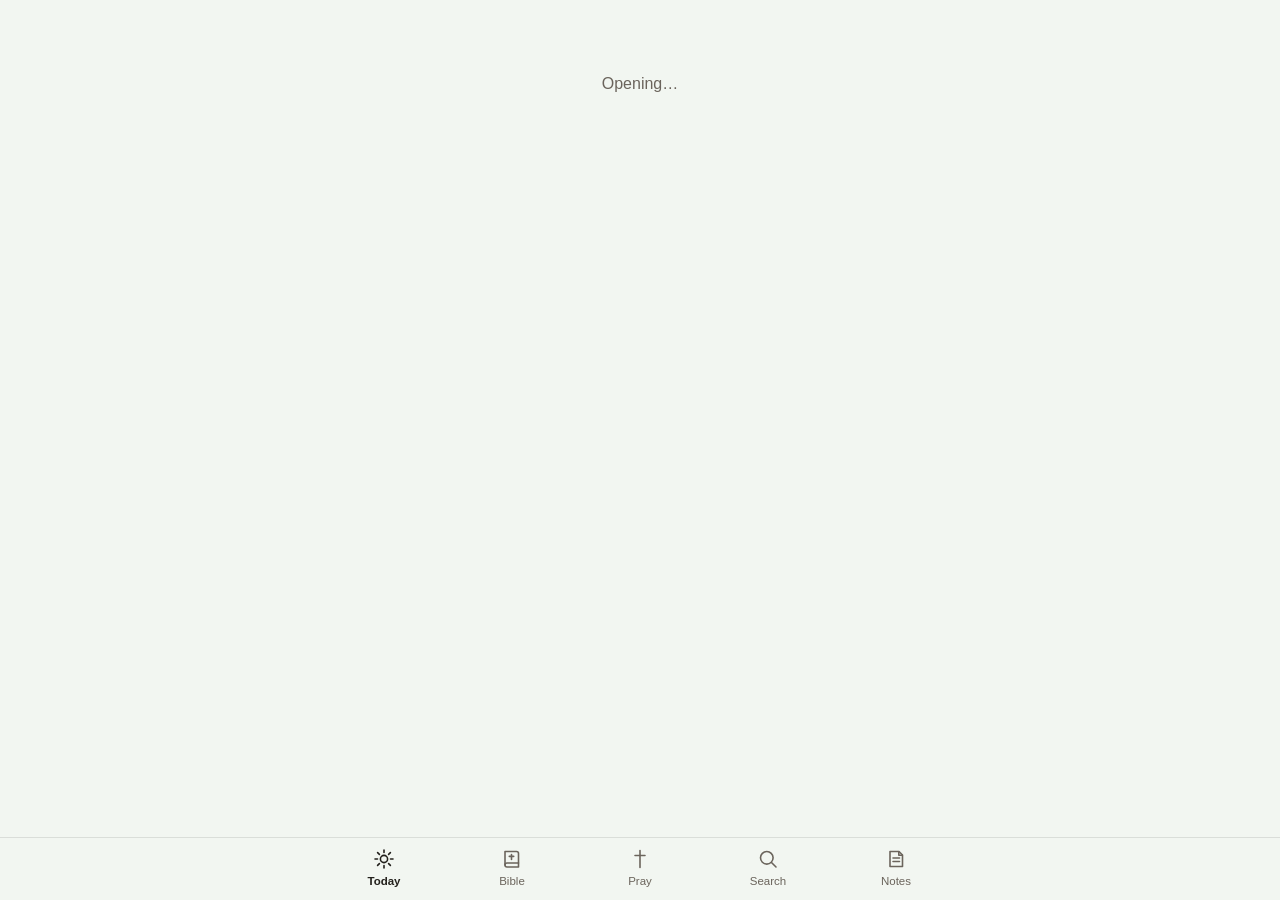
==== commit 3bafc90d: "V4.0 fixed update, Saints, mass follow along" ====
--- a/index.html
+++ b/index.html
@@ -1,7 +1,13 @@
 <!DOCTYPE html>
+<!-- index.html
+     The one page of the app. Everything else is loaded by app.js. -->
 <html lang="en">
 <head>
   <meta charset="UTF-8" />
+  <!-- The privacy promise, enforced by the browser: the app may load and contact
+       nothing but its own files. See PRIVACY.md. -->
+  <meta http-equiv="Content-Security-Policy" content="default-src 'self'; script-src 'self'; style-src 'self'; img-src 'self' data:; connect-src 'self'; worker-src 'self'; manifest-src 'self'; object-src 'none'; base-uri 'none'; form-action 'none'" />
+  <meta name="referrer" content="no-referrer" />
   <meta name="viewport" content="width=device-width, initial-scale=1.0, viewport-fit=cover" />
   <title>Biblica</title>
   <meta name="description" content="A Catholic Bible and daily prayer companion that works offline." />
--- a/styles.css
+++ b/styles.css
@@ -944,31 +944,6 @@
 .daily-list { list-style: none; margin: 0; padding: 0; }
 .daily-row { display: flex; align-items: center; gap: 12px; }
 .daily-row + .daily-row { border-top: 1px solid var(--line); }
-.daily-check {
-  /* The button is a comfortable 44px target; the ring drawn inside it is smaller. */
-  flex: none;
-  width: 44px;
-  height: 44px;
-  margin: 0 -4px 0 -7px;
-  border: 0;
-  background: transparent;
-  display: inline-flex;
-  align-items: center;
-  justify-content: center;
-  padding: 0;
-}
-.check-ring {
-  width: 30px;
-  height: 30px;
-  border-radius: 50%;
-  border: 1.5px solid color-mix(in srgb, var(--muted) 55%, transparent);
-  color: var(--surface);
-  display: inline-flex;
-  align-items: center;
-  justify-content: center;
-}
-.daily-row.done .check-ring { background: var(--lit); border-color: var(--lit); }
-.daily-check:disabled { opacity: 0.4; cursor: default; }
 .daily-body {
   flex: 1;
   min-width: 0;
@@ -983,9 +958,8 @@
 }
 .daily-title { font-family: var(--serif); font-size: 1.13rem; font-weight: 600; line-height: 1.3; }
 .daily-sub { color: var(--muted); font-size: 0.88rem; }
-.daily-row.done .daily-title { color: var(--muted); }
 .daily-go { color: var(--muted); display: inline-flex; }
-.daily-footer { display: flex; justify-content: space-between; margin: 6px -4px -8px; }
+.daily-footer { display: flex; justify-content: space-between; flex-wrap: wrap; margin: 6px -4px -8px; }
 
 /* ---------- Forms in sheets ---------- */
 
@@ -1220,3 +1194,402 @@
 .chip-button { min-height: 40px; }
 .segment { min-height: 40px; }
 .prayer-include > summary { min-height: 40px; display: list-item; padding: 0.6em 0; }
+
+/* =====================================================================
+   Study, reflections, the journal and the day (release 0.3)
+   ===================================================================== */
+
+/* ---------- The day's banner is a link to the page about the day ---------- */
+
+a.hero { display: block; color: inherit; text-decoration: none; -webkit-tap-highlight-color: transparent; }
+.hero-more {
+  display: inline-flex;
+  align-items: center;
+  gap: 2px;
+  margin-top: 12px;
+  font-size: 0.86rem;
+  font-weight: 600;
+  color: var(--lit);
+}
+.week-day.obliged .week-number { text-decoration: underline; text-decoration-color: var(--rubric); text-decoration-thickness: 2px; text-underline-offset: 4px; }
+
+.patron-card { padding: 8px 18px 12px; border-color: var(--lit); }
+.patron-card .row-button + .row-button { border-top: 1px solid var(--line); }
+
+/* ---------- On this day ---------- */
+
+.card-heading.plain { font-size: 1.02rem; font-weight: 650; font-family: var(--sans); }
+.event-head { display: flex; align-items: baseline; gap: 10px; margin: 0; }
+.event-year { font-family: var(--serif); font-size: 1.25rem; font-weight: 600; color: var(--rubric); }
+.event-kind { font-size: 0.78rem; font-weight: 650; color: var(--muted); letter-spacing: 0.02em; }
+.event-title { font-family: var(--serif); font-size: 1.15rem; font-weight: 600; line-height: 1.3; margin: 0; }
+.event-text { font-family: var(--serif); font-size: 1.04rem; line-height: 1.5; margin: 2px 0 0; color: var(--ink); }
+.history-card { gap: 3px; }
+.event { padding: 14px 0; border-bottom: 1px solid var(--line); }
+.on-this-day .event:last-of-type { border-bottom: 0; }
+
+/* ---------- The page about a day ---------- */
+
+.day-page .hero-meta { margin-top: 8px; }
+.colour-chip { display: inline-flex; align-items: center; gap: 5px; color: var(--muted); }
+.colour-chip .week-dot { margin-top: 0; }
+.obligation {
+  margin: 18px 0 6px;
+  padding: 12px 16px;
+  border-radius: var(--radius-small);
+  background: var(--soft);
+  border-left: 3px solid var(--line);
+}
+.obligation.obliged { border-left-color: var(--rubric); }
+.obligation-text { margin: 0; font-size: 0.98rem; line-height: 1.45; }
+.obligation.obliged .obligation-text:first-child { font-weight: 600; }
+.obligation-text + .obligation-text { margin-top: 8px; }
+.day-account { margin-top: 6px; }
+.day-account .text-button { margin-left: -4px; }
+.day-actions { margin: 18px 0 4px; }
+.season-note { margin-top: 18px; border-top: 1px solid var(--line); }
+.intention-block .text-button { display: block; text-align: left; padding: 4px 0; font-family: var(--serif); font-size: 1.08rem; }
+
+/* ---------- Study ---------- */
+
+.study-text { font-family: var(--serif); font-size: var(--reading-size, 19px); line-height: 1.55; margin-top: 10px; }
+.study-verse { margin: 0 0 0.4em; }
+.study-latin { margin: 10px 0 16px; }
+.study-latin-text, .verse-latin {
+  font-family: var(--serif);
+  font-style: italic;
+  color: var(--muted);
+  line-height: 1.5;
+}
+.study-latin-text { font-size: calc(var(--reading-size, 19px) * 0.92); margin: 0 0 2px; }
+.verse-latin { display: block; font-size: 0.9em; margin: 0.15em 0 0.5em; }
+.chapter-text.with-latin .verse { display: block; margin-bottom: 0.35em; }
+.study-page .passage-heading { margin-top: 28px; }
+.xref-text {
+  font-family: var(--serif);
+  font-size: 1rem;
+  line-height: 1.4;
+  color: var(--ink);
+  display: -webkit-box;
+  -webkit-line-clamp: 2;
+  -webkit-box-orient: vertical;
+  overflow: hidden;
+}
+.note-card.static { cursor: default; margin: 8px 0; }
+
+.father { border-bottom: 1px solid var(--line); }
+.father > summary {
+  display: flex;
+  align-items: baseline;
+  gap: 10px;
+  cursor: pointer;
+  padding: 14px 2px;
+  min-height: 48px;
+  list-style: none;
+}
+.father > summary::-webkit-details-marker { display: none; }
+.father > summary::before {
+  content: '';
+  width: 7px;
+  height: 7px;
+  border-right: 1.6px solid var(--muted);
+  border-bottom: 1.6px solid var(--muted);
+  transform: rotate(-45deg);
+  flex: none;
+  align-self: center;
+  transition: transform 0.15s ease;
+}
+.father[open] > summary::before { transform: rotate(45deg); }
+.father-name { font-family: var(--serif); font-size: 1.16rem; font-weight: 600; flex: 1; }
+.father-year { color: var(--muted); font-size: 0.86rem; white-space: nowrap; }
+.father-count {
+  min-width: 22px;
+  padding: 1px 7px;
+  border-radius: 999px;
+  background: var(--soft);
+  font-size: 0.78rem;
+  font-weight: 650;
+  text-align: center;
+}
+.father-passage { padding: 0 2px 14px 19px; }
+.father-passage + .father-passage { border-top: 1px dashed var(--line); padding-top: 12px; }
+.father-source { margin: 0 0 4px; font-size: 0.8rem; font-weight: 650; color: var(--rubric); }
+.father-source .muted { font-weight: 500; }
+.father-text { font-family: var(--serif); font-size: calc(var(--reading-size, 19px) * 0.95); line-height: 1.55; }
+.father-text p { margin: 0 0 0.7em; }
+.father-text p:last-child { margin-bottom: 0.2em; }
+.father-passage .text-button { margin-left: -4px; }
+
+/* ---------- Reflections ---------- */
+
+.notes-tools { margin: 14px 0 10px; align-items: center; }
+.segmented.sub { margin-top: 14px; }
+.reflection-chip { color: var(--rubric); border-style: dashed; max-width: 100%; overflow: hidden; text-overflow: ellipsis; white-space: nowrap; }
+.reflection-page .rubric { margin-bottom: 8px; }
+.field.reflection-title {
+  border: 0;
+  border-bottom: 1px solid var(--line);
+  border-radius: 0;
+  background: transparent;
+  padding: 6px 0 10px;
+  font-family: var(--serif);
+  font-size: 1.6rem;
+  font-weight: 600;
+  line-height: 1.2;
+  resize: none;
+  overflow: hidden;
+  min-height: 0;
+  display: block;
+}
+textarea.field.reflection-text {
+  border: 0;
+  background: transparent;
+  padding: 14px 0;
+  /* Never under 16px: below that iOS zooms the page when the field is tapped. */
+  font-size: max(16px, var(--reading-size, 19px));
+  line-height: 1.6;
+  resize: none;
+  min-height: 132px;
+}
+.field.reflection-title:focus, textarea.field.reflection-text:focus { outline: none; box-shadow: none; }
+.reflection-refs { margin: 6px 0 12px; }
+.reflection-ref { display: flex; align-items: flex-start; gap: 6px; border-bottom: 1px solid var(--line); }
+.ref-open {
+  flex: 1;
+  min-width: 0;
+  display: flex;
+  flex-direction: column;
+  gap: 3px;
+  padding: 12px 0;
+  border: 0;
+  background: transparent;
+  text-align: left;
+  color: var(--ink);
+}
+.reflection-date { margin-top: 22px; }
+.reflection-date .field { width: auto; }
+
+/* ---------- Journal ---------- */
+
+.journal-field { margin-top: 18px; }
+.journal-page .button-row { margin-top: 20px; }
+.journal-preview {
+  display: -webkit-box;
+  -webkit-line-clamp: 2;
+  -webkit-box-orient: vertical;
+  overflow: hidden;
+  font-family: var(--serif);
+  font-size: 1rem;
+}
+
+/* ---------- My saints ---------- */
+
+.feast-today { color: var(--rubric); font-weight: 600; }
+.saint-notes { margin-top: 20px; }
+.saint-invocation { margin-top: 22px; font-family: var(--serif); font-size: 1.2rem; font-style: italic; text-align: center; }
+
+/* Six actions fit under the swatches on a narrow phone. */
+.action-button span { font-size: 0.78rem; }
+.father-note { margin: 2px 0 10px; padding: 8px 12px; border-left: 3px solid var(--line); color: var(--muted); font-family: var(--sans); font-size: 0.86rem; line-height: 1.45; }
+
+/* =====================================================================
+   Settings, the pages about the app, the daily list without boxes and
+   the Mass companion (release 0.4)
+   ===================================================================== */
+
+.visually-hidden {
+  position: absolute;
+  width: 1px;
+  height: 1px;
+  overflow: hidden;
+  clip-path: inset(50%);
+  white-space: nowrap;
+}
+
+/* ---------- Settings ---------- */
+
+.setting-row.stacked { flex-direction: column; align-items: stretch; gap: 8px; }
+.setting-row.stacked .segmented { display: flex; }
+.setting-sample { margin: 2px 0 10px; font-family: var(--serif); line-height: 1.5; }
+.setting-row > .slider { max-width: 220px; }
+.storage-figures { margin: 12px 0 10px; }
+.storage-line {
+  display: flex;
+  align-items: baseline;
+  justify-content: space-between;
+  gap: 14px;
+  padding: 9px 0;
+  border-top: 1px solid var(--line);
+}
+.storage-label { display: flex; flex-direction: column; min-width: 0; }
+.storage-value { font-variant-numeric: tabular-nums; white-space: nowrap; }
+.storage-line.total { font-weight: 650; }
+.update-status { margin: 6px 0 2px; }
+.update-status p + p { margin-top: 6px; }
+.update-status .button { margin-top: 10px; }
+.update-missing { margin: 8px 0; padding-left: 20px; font-size: 0.9rem; overflow-wrap: anywhere; }
+
+/* ---------- Privacy, terms, sources, what is new ---------- */
+
+.about-page { font-family: var(--serif); font-size: 1.05rem; line-height: 1.55; }
+.about-page p + p, .about-page ul + p, .about-page p + ul { margin-top: 12px; }
+.about-page ul { padding-left: 22px; }
+.about-page li + li { margin-top: 7px; }
+.about-page code { font-size: 0.9em; overflow-wrap: anywhere; }
+.about-heading {
+  font-family: var(--sans);
+  font-size: 1.02rem;
+  font-weight: 650;
+  margin: 26px 0 8px;
+}
+.about-page > .about-heading:first-child { margin-top: 0; }
+.out-link { color: var(--lit); text-decoration: underline; text-underline-offset: 3px; overflow-wrap: anywhere; }
+.out-link .icon { display: inline-block; vertical-align: -2px; margin-left: 3px; }
+
+/* ---------- The daily list: no boxes, a quiet word once prayed ---------- */
+
+div.daily-body { cursor: default; }
+.daily-mark {
+  flex: none;
+  font-size: 0.78rem;
+  font-weight: 600;
+  letter-spacing: 0.02em;
+  color: var(--lit);
+}
+.prayed-list { margin: 10px 0 4px; }
+.prayed-row {
+  display: flex;
+  align-items: baseline;
+  justify-content: space-between;
+  gap: 14px;
+  width: 100%;
+  min-height: 52px;
+  padding: 10px 2px;
+  border: 0;
+  border-bottom: 1px solid var(--line);
+  background: transparent;
+  text-align: left;
+  color: var(--ink);
+}
+.prayed-state { flex: none; font-size: 0.84rem; color: var(--muted); }
+.prayed-row.on .prayed-state { color: var(--lit); font-weight: 600; }
+
+/* ---------- Choosing how an entry repeats ---------- */
+
+.repeat-detail { margin-top: 12px; }
+.repeat-detail:empty { display: none; }
+.day-toggles.months { grid-template-columns: repeat(4, 1fr); }
+.day-toggles.months .day-toggle { aspect-ratio: auto; max-height: none; min-height: 44px; border-radius: 999px; }
+.select-row { display: flex; align-items: center; flex-wrap: wrap; gap: 8px; margin-top: 10px; }
+.select-row .field { width: auto; flex: 1; min-width: 110px; }
+.chip-row { display: flex; flex-wrap: wrap; gap: 8px; }
+.chip-button.on { background: var(--lit); border-color: var(--lit); color: var(--surface); }
+.repeat-summary {
+  margin-top: 16px;
+  padding: 10px 14px;
+  border-radius: var(--radius-small);
+  background: var(--soft);
+  font-size: 0.95rem;
+}
+
+/* ---------- The Mass companion ---------- */
+
+.mass-intro { margin-top: 12px; }
+.mass-credit { margin: 6px 2px 10px; }
+.mass-controls { display: flex; flex-direction: column; gap: 8px; margin: 4px 0 6px; }
+.mass-controls .segmented { display: flex; }
+.mass-wake { padding: 6px 2px 12px; }
+
+.posture {
+  flex: none;
+  align-self: center;
+  padding: 3px 10px;
+  border-radius: 999px;
+  border: 1px solid var(--line);
+  font-family: var(--sans);
+  font-size: 0.78rem;
+  font-weight: 650;
+  letter-spacing: 0.02em;
+  color: var(--muted);
+  white-space: nowrap;
+}
+.posture[data-posture="kneel"] { background: var(--soft); border-color: transparent; color: var(--lit); }
+.posture[data-posture="stand"] { color: var(--ink); }
+
+.mass-outline-part { margin: 18px 0 2px; font-size: 0.86rem; font-weight: 650; color: var(--rubric); }
+.mass-outline-list { list-style: none; margin: 6px 0 0; padding: 0; }
+.mass-outline-row {
+  display: flex;
+  align-items: center;
+  justify-content: space-between;
+  gap: 12px;
+  width: 100%;
+  min-height: 44px;
+  padding: 8px 2px;
+  border: 0;
+  border-top: 1px solid var(--line);
+  background: transparent;
+  text-align: left;
+  color: var(--ink);
+}
+.mass-outline-title { font-family: var(--serif); font-size: 1.06rem; }
+.mass-notes p + p { margin-top: 10px; }
+.mass-notes p { font-size: 0.95rem; }
+
+.mass-part { margin: 30px 2px 10px; }
+.mass-part-title { font-family: var(--serif); font-size: 1.45rem; font-weight: 600; line-height: 1.2; margin-bottom: 4px; }
+/* A part jumped to from the outline stops clear of the top of the screen. */
+.mass-section { scroll-margin-top: calc(env(safe-area-inset-top) + 68px); }
+.mass-head { display: flex; align-items: flex-start; justify-content: space-between; gap: 12px; }
+.mass-title { font-family: var(--serif); font-size: 1.22rem; font-weight: 600; line-height: 1.25; }
+.mass-latin-name { display: block; font-family: var(--sans); font-size: 0.8rem; font-weight: 500; font-style: italic; color: var(--muted); }
+.mass-when { margin-top: 6px; font-size: 0.88rem; color: var(--rubric); }
+.mass-today { margin-top: 2px; font-size: 0.88rem; color: var(--muted); }
+.mass-today.said { color: var(--lit); font-weight: 600; }
+.mass-about { margin-top: 8px; color: var(--muted); font-size: 0.96rem; line-height: 1.5; }
+.mass-lines { margin-top: 12px; border-top: 1px solid var(--line); padding-top: 4px; }
+.mass-row { padding: 7px 0; }
+.mass-line { display: grid; grid-template-columns: 4.2em 1fr; gap: 10px; align-items: baseline; }
+.mass-who { font-family: var(--sans); font-size: 0.74rem; font-weight: 650; letter-spacing: 0.03em; text-transform: uppercase; color: var(--muted); }
+.mass-line.ours .mass-who { color: var(--rubric); }
+.mass-words { display: flex; flex-direction: column; gap: 3px; min-width: 0; }
+.mass-text, .mass-la { font-family: var(--serif); font-size: 1.1rem; line-height: 1.45; }
+.mass-line.ours .mass-text, .mass-line.ours .mass-la { font-weight: 600; }
+.mass-line.cue .mass-text { font-weight: 400; font-style: italic; }
+.mass-line.cue.ours .mass-text { font-weight: 600; font-style: normal; }
+.mass-en { font-family: var(--serif); font-size: 1rem; line-height: 1.45; color: var(--muted); }
+.mass-la + .mass-en { margin-top: 1px; }
+.mass-line.strong .mass-la, .mass-line.strong .mass-en { font-weight: 650; letter-spacing: 0.02em; color: var(--ink); }
+.mass-alt { font-family: var(--serif); font-style: italic; color: var(--muted); }
+.mass-note { font-family: var(--sans); font-size: 0.84rem; color: var(--muted); }
+.mass-rubric { padding: 6px 0 2px; font-size: 0.86rem; line-height: 1.45; color: var(--rubric); }
+.mass-proper { margin: 8px 0; padding: 10px 14px; border-radius: var(--radius-small); background: var(--soft); font-size: 0.92rem; }
+.mass-more { margin-top: 4px; }
+.mass-more > summary { min-height: 44px; display: list-item; padding: 10px 0; font-family: var(--sans); font-size: 0.86rem; font-weight: 600; color: var(--lit); cursor: pointer; }
+.mass-more-body { padding: 4px 0 8px; }
+.mass-more-body p + p { margin-top: 8px; }
+.mass-proper .mass-more > summary { font-weight: 600; }
+
+/* ---------- First opening ---------- */
+
+.welcome-card p + p { margin-top: 8px; }
+
+/* ---------- The update banner ---------- */
+
+/* At the foot of the screen, clear of the Back button and the page title; it
+   can be put off with Later. */
+.update-banner {
+  top: auto;
+  bottom: calc(env(safe-area-inset-bottom) + var(--tabbar-height) + 14px);
+  flex-wrap: wrap;
+}
+body.has-step-bar .update-banner, body.has-action-bar .update-banner {
+  bottom: calc(env(safe-area-inset-bottom) + var(--tabbar-height) + 96px);
+}
+.update-banner > span:first-child { flex: 1; min-width: 150px; }
+.update-actions { display: flex; gap: 8px; margin-left: auto; }
+/* A message shown while the banner is up sits above it, not under it. */
+body:has(.update-banner) .toast { bottom: calc(env(safe-area-inset-bottom) + var(--tabbar-height) + 96px); }
+.mass-aside { font-family: var(--sans); font-size: 0.82rem; font-style: normal; color: var(--rubric); }
+.mass-aside::before { content: "("; }
+.mass-aside::after { content: ")"; }
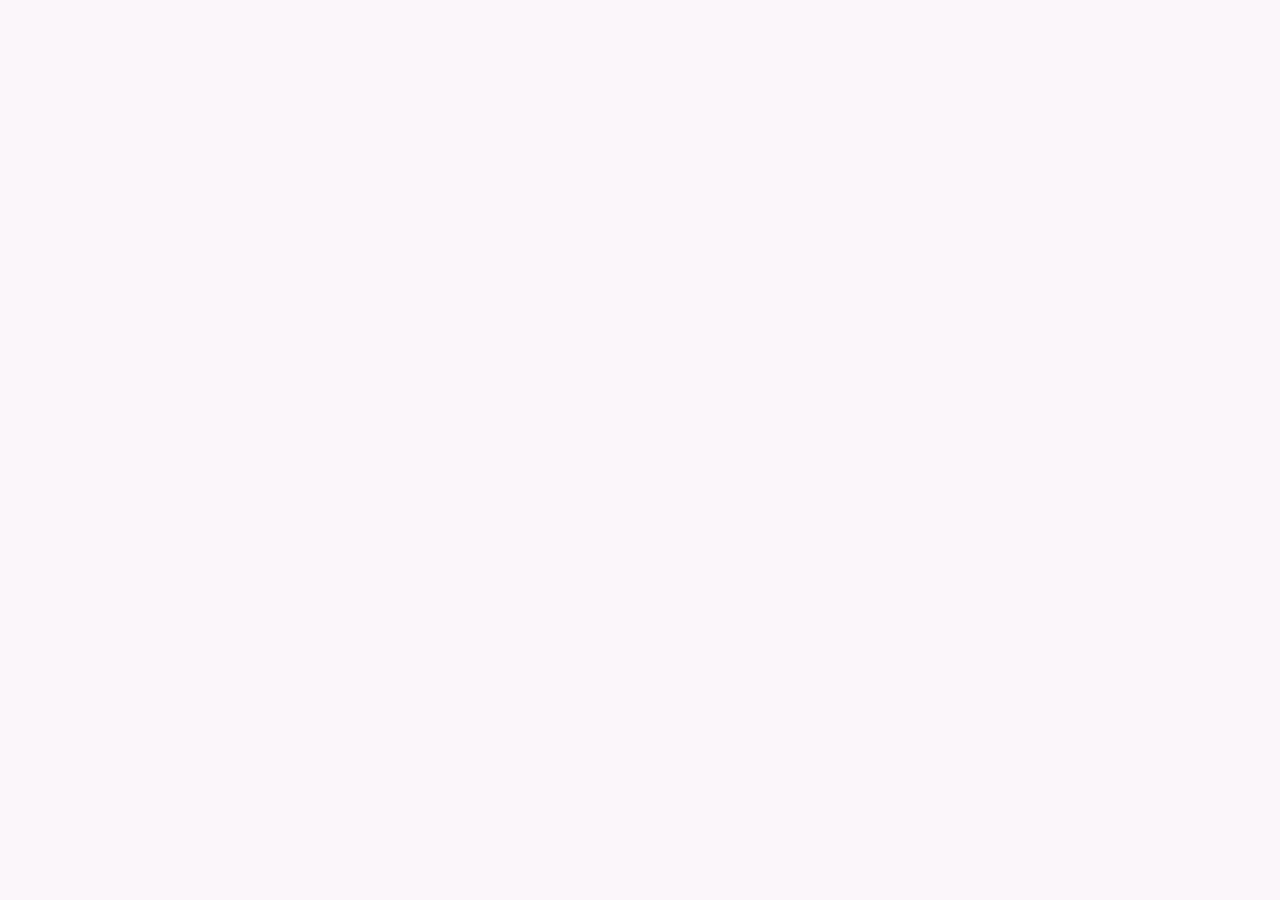
==== commit 3cbe2e0d: "V31" ====
--- a/index.html
+++ b/index.html
@@ -1,32 +1,82 @@
 <!DOCTYPE html>
-<!-- index.html
-     The one page of the app. Everything else is loaded by app.js. -->
 <html lang="en">
 <head>
   <meta charset="UTF-8" />
-  <!-- The privacy promise, enforced by the browser: the app may load and contact
-       nothing but its own files. See PRIVACY.md. -->
-  <meta http-equiv="Content-Security-Policy" content="default-src 'self'; script-src 'self'; style-src 'self'; img-src 'self' data:; connect-src 'self'; worker-src 'self'; manifest-src 'self'; object-src 'none'; base-uri 'none'; form-action 'none'" />
-  <meta name="referrer" content="no-referrer" />
   <meta name="viewport" content="width=device-width, initial-scale=1.0, viewport-fit=cover" />
-  <title>Biblica</title>
-  <meta name="description" content="A Catholic Bible and daily prayer companion that works offline." />
+  <title>Bloom</title>
 
   <link rel="manifest" href="manifest.json" />
-  <meta name="theme-color" content="#f2f6f1" />
+  <meta name="theme-color" media="(prefers-color-scheme: light)" content="#b5739d" />
+  <meta name="theme-color" media="(prefers-color-scheme: dark)" content="#18141a" />
 
-  <meta name="mobile-web-app-capable" content="yes" />
   <meta name="apple-mobile-web-app-capable" content="yes" />
-  <meta name="apple-mobile-web-app-status-bar-style" content="default" />
-  <meta name="apple-mobile-web-app-title" content="Biblica" />
+  <meta name="apple-mobile-web-app-status-bar-style" content="black-translucent" />
+  <meta name="apple-mobile-web-app-title" content="Bloom" />
   <link rel="apple-touch-icon" href="icon-180.png" />
-  <link rel="icon" type="image/png" sizes="192x192" href="icon-192.png" />
 
   <link rel="stylesheet" href="styles.css" />
 </head>
 <body>
   <div id="app"></div>
-  <noscript>Biblica needs JavaScript to run.</noscript>
-  <script type="module" src="app.js"></script>
+
+  <script src="weekContent.js"></script>
+  <script src="foodDatabase.js"></script>
+  <script src="logOptions.js"></script>
+  <script src="symptomRelief.js"></script>
+  <script src="listTemplates.js"></script>
+  <script src="gestational.js"></script>
+  <script src="charts.js"></script>
+  <script src="db.js"></script>
+  <script src="birthPlan.js"></script>
+  <script src="laborGuide.js"></script>
+  <script src="newbornGuide.js"></script>
+  <script src="app.js"></script>
+  <script>
+    if ('serviceWorker' in navigator) {
+      window.addEventListener('load', async () => {
+        try {
+          const reg = await navigator.serviceWorker.register('sw.js');
+          window.__bloomSW = reg;
+
+          // Force an update check now, and hourly while the app stays open.
+          reg.update().catch(() => {});
+          setInterval(() => reg.update().catch(() => {}), 60 * 60 * 1000);
+
+          const hadController = !!navigator.serviceWorker.controller;
+          let banner = false;
+          function showUpdateBanner() {
+            if (banner) return;
+            banner = true;
+            const bar = document.createElement('div');
+            bar.className = 'update-banner';
+            const msg = document.createElement('span');
+            msg.textContent = 'A new version of Bloom is ready.';
+            const btn = document.createElement('button');
+            btn.textContent = 'Refresh';
+            btn.onclick = () => location.reload();
+            bar.appendChild(msg);
+            bar.appendChild(btn);
+            document.body.appendChild(bar);
+          }
+
+          // A newly installed worker while one already controls the page = update.
+          reg.addEventListener('updatefound', () => {
+            const nw = reg.installing;
+            if (!nw) return;
+            nw.addEventListener('statechange', () => {
+              if (nw.state === 'installed' && navigator.serviceWorker.controller) {
+                showUpdateBanner();
+              }
+            });
+          });
+          navigator.serviceWorker.addEventListener('controllerchange', () => {
+            if (hadController) showUpdateBanner();
+          });
+        } catch (e) {
+          /* offline or unsupported — app still works */
+        }
+      });
+    }
+  </script>
 </body>
 </html>
--- a/styles.css
+++ b/styles.css
@@ -1,844 +1,883 @@
-/* styles.css — Biblica.
- *
- * The app takes its colour from the liturgical day. Each liturgical colour
- * defines a small palette (light and dark); whichever element carries a
- * data-lit attribute resolves --lit and --soft from it. The page itself
- * carries today's colour, and single elements (the day card, the dots of the
- * week strip) can carry another day's.
- *
- * Scripture and liturgical names are set in the serif; controls in the
- * system sans. Verse numbers and rubrics are red, as in a missal.
- */
-
-/* ---------- Palettes ---------- */
-
-[data-lit="green"] {
-  --lit-l: #2f6b4f; --soft-l: #dfeae1; --bg-l: #f2f6f1;
-  --lit-d: #84c4a0; --soft-d: #223328; --bg-d: #141a16; --surface-d: #1c2520;
-}
-[data-lit="violet"] {
-  --lit-l: #5d4391; --soft-l: #e7dff2; --bg-l: #f5f2f8;
-  --lit-d: #b7a0e2; --soft-d: #2d2740; --bg-d: #18151c; --surface-d: #221e29;
-}
-[data-lit="white"] {
-  --lit-l: #8f6a17; --soft-l: #f1e7c9; --bg-l: #faf7ee;
-  --lit-d: #dcbc66; --soft-d: #353020; --bg-d: #1a1812; --surface-d: #24211a;
-}
-[data-lit="red"] {
-  --lit-l: #a8322a; --soft-l: #f3dcd9; --bg-l: #faf2f1;
-  --lit-d: #e88e84; --soft-d: #3c2522; --bg-d: #1c1514; --surface-d: #281e1c;
-}
-[data-lit="rose"] {
-  --lit-l: #ae4f73; --soft-l: #f5dde6; --bg-l: #fbf2f5;
-  --lit-d: #e6a0ba; --soft-d: #3c2630; --bg-d: #1c1518; --surface-d: #281e22;
-}
+/* styles.css — Bloom PWA. Mauve theme matching the native app (seed #B5739D). */
 
 :root {
-  --serif: "Iowan Old Style", "Palatino Linotype", Palatino, "Book Antiqua", "Noto Serif", Georgia, serif;
-  --sans: -apple-system, BlinkMacSystemFont, "Segoe UI", Roboto, "Helvetica Neue", Arial, sans-serif;
-  --radius: 18px;
-  --radius-small: 11px;
-  --tabbar-height: 62px;
-  --measure: 640px;
-
-  --bg: var(--bg-l, #f2f6f1);
+  --bg: #faf6f9;
   --surface: #ffffff;
-  --ink: #23201c;
-  --muted: #6b645c;
-  --line: rgba(35, 32, 28, 0.11);
-  --rubric: #a3231f;
-  --danger: #a3231f;
-  --shadow: 0 10px 34px rgba(35, 32, 28, 0.16);
-  --hl-gold: #f7e6a6;
-  --hl-green: #cfe9d0;
-  --hl-blue: #d1e2f7;
-  --hl-rose: #f7d5df;
-  color-scheme: light;
-}
-[data-lit] {
-  --lit: var(--lit-l);
-  --soft: var(--soft-l);
-}
-
-/* Dark values, applied when the device asks for dark (unless the reader chose
-   light) or when the reader chose dark. The two blocks must stay identical. */
+  --ink: #2b2530;
+  --muted: #766c7b;
+  --accent: #b5739d;
+  --accent-soft: #f3e6ef;
+  --accent-ink: #6d3b59;
+  --line: #ece4ea;
+  --good: #6bbf73;
+  --error: #b3261e;
+}
+
 @media (prefers-color-scheme: dark) {
-  :root:not([data-theme="light"]) {
-    --bg: var(--bg-d, #141a16);
-    --surface: var(--surface-d, #1c2520);
-    --ink: #efeae2;
-    --muted: #a9a197;
-    --line: rgba(255, 255, 255, 0.11);
-    --rubric: #e88376;
-    --danger: #ee8d80;
-    --shadow: 0 10px 34px rgba(0, 0, 0, 0.5);
-    --hl-gold: rgba(214, 178, 62, 0.34);
-    --hl-green: rgba(96, 176, 110, 0.32);
-    --hl-blue: rgba(98, 150, 220, 0.34);
-    --hl-rose: rgba(222, 110, 150, 0.34);
-    color-scheme: dark;
+  :root {
+    --bg: #18141a;
+    --surface: #231d26;
+    --ink: #f2ecf1;
+    --muted: #b4a9b7;
+    --accent: #cf93ba;
+    --accent-soft: #36293340;
+    --accent-ink: #e8c7dd;
+    --line: #342c37;
   }
-  :root:not([data-theme="light"])[data-lit],
-  :root:not([data-theme="light"]) [data-lit] {
-    --lit: var(--lit-d);
-    --soft: var(--soft-d);
-  }
-}
-:root[data-theme="dark"] {
-  --bg: var(--bg-d, #141a16);
-  --surface: var(--surface-d, #1c2520);
-  --ink: #efeae2;
-  --muted: #a9a197;
-  --line: rgba(255, 255, 255, 0.11);
-  --rubric: #e88376;
-  --danger: #ee8d80;
-  --shadow: 0 10px 34px rgba(0, 0, 0, 0.5);
-  --hl-gold: rgba(214, 178, 62, 0.34);
-  --hl-green: rgba(96, 176, 110, 0.32);
-  --hl-blue: rgba(98, 150, 220, 0.34);
-  --hl-rose: rgba(222, 110, 150, 0.34);
-  color-scheme: dark;
-}
-:root[data-theme="dark"][data-lit],
-:root[data-theme="dark"] [data-lit] {
-  --lit: var(--lit-d);
-  --soft: var(--soft-d);
-}
-
-/* ---------- Base ---------- */
+}
 
 * { box-sizing: border-box; }
-
-html { -webkit-text-size-adjust: 100%; }
 
 body {
   margin: 0;
   background: var(--bg);
   color: var(--ink);
-  font-family: var(--sans);
-  font-size: 16px;
+  font-family: -apple-system, BlinkMacSystemFont, 'Segoe UI', Roboto, sans-serif;
   line-height: 1.5;
-  -webkit-tap-highlight-color: transparent;
-  overscroll-behavior-y: none;
-}
-
-button, input, select, textarea { font: inherit; color: inherit; }
-button { cursor: pointer; }
-h1, h2, h3, p { margin: 0; }
-[hidden] { display: none !important; }
-
-:focus-visible {
-  outline: 2px solid var(--lit);
-  outline-offset: 2px;
-  border-radius: 6px;
-}
-
-.screen {
-  max-width: var(--measure);
+  padding: env(safe-area-inset-top) env(safe-area-inset-right)
+    env(safe-area-inset-bottom) env(safe-area-inset-left);
+}
+
+.wrap {
+  max-width: 600px;
   margin: 0 auto;
-  padding: calc(env(safe-area-inset-top) + 8px) calc(env(safe-area-inset-right) + 16px)
-    calc(env(safe-area-inset-bottom) + var(--tabbar-height) + 28px) calc(env(safe-area-inset-left) + 16px);
-  min-height: 100vh;
-  outline: none;
-}
-body.has-action-bar .screen { padding-bottom: calc(env(safe-area-inset-bottom) + var(--tabbar-height) + 230px); }
-
-.loading, .empty { color: var(--muted); text-align: center; padding: 48px 16px; }
-.muted { color: var(--muted); }
-.small { font-size: 0.86rem; }
-.icon { display: inline-flex; }
-
-/* ---------- Headers ---------- */
-
+  padding: 8px 16px 24px;
+}
+
+/* Header */
 .app-header {
-  display: flex;
-  align-items: center;
-  justify-content: space-between;
-  padding: 10px 2px 6px;
+  padding: 12px 4px 4px;
 }
 .app-title {
-  font-family: var(--serif);
-  font-size: 1.65rem;
-  font-weight: 600;
-  letter-spacing: 0.005em;
-  color: var(--lit);
-}
-.page-title {
-  font-family: var(--serif);
-  font-size: 1.65rem;
-  font-weight: 600;
-  padding: 4px 2px 6px;
-}
-
-.icon-button {
-  display: inline-flex;
-  align-items: center;
-  justify-content: center;
-  width: 44px;
-  height: 44px;
-  border: 0;
-  border-radius: 50%;
-  background: transparent;
-  color: var(--muted);
-}
-.icon-button:active { background: var(--soft); }
-.icon-button:disabled { opacity: 0.3; cursor: default; }
-
-/* ---------- Cards ---------- */
-
+  font-size: 1.5rem;
+  font-weight: 700;
+  color: var(--accent);
+  margin: 0;
+  letter-spacing: -0.01em;
+}
+
+/* Cards */
 .card {
   background: var(--surface);
   border: 1px solid var(--line);
-  border-radius: var(--radius);
-  padding: 18px 18px 16px;
+  border-radius: 18px;
+  padding: 18px 20px;
   margin: 14px 0;
 }
-.card-heading {
-  font-size: 1.02rem;
-  font-weight: 650;
-  margin-bottom: 6px;
-}
-.card-heading.large {
-  font-family: var(--serif);
-  font-size: 1.45rem;
-  font-weight: 600;
-}
-.card > .muted + .button,
-.card > .muted + .button-row,
-.card > .muted + .row-button { margin-top: 12px; }
-
-/* The liturgical day */
+.card-title {
+  font-size: 0.78rem;
+  text-transform: uppercase;
+  letter-spacing: 0.05em;
+  color: var(--muted);
+  margin: 0 0 8px;
+}
+
+/* Hero */
 .hero {
-  position: relative;
-  background: var(--soft);
-  border-color: transparent;
-  padding: 22px 56px 20px 20px;
-  overflow: hidden;
-}
-.ribbon {
-  position: absolute;
-  top: 0;
-  right: 20px;
-  width: 22px;
-  height: 58px;
-  background: var(--lit);
-  clip-path: polygon(0 0, 100% 0, 100% 100%, 50% 80%, 0 100%);
-}
-.hero-date { color: var(--muted); font-size: 0.92rem; }
-.hero-name {
-  font-family: var(--serif);
-  font-size: clamp(1.5rem, 6.2vw, 1.95rem);
-  font-weight: 600;
-  line-height: 1.16;
-  margin: 6px 0 10px;
-  text-wrap: balance;
-}
-.hero-meta {
-  display: flex;
-  flex-wrap: wrap;
-  align-items: center;
-  gap: 6px 10px;
-  font-size: 0.92rem;
-  color: var(--ink);
-}
-.rank {
-  background: var(--lit);
-  color: var(--surface);
+  text-align: center;
+  background: linear-gradient(160deg, var(--accent-soft), var(--surface));
+  border: none;
+  padding-top: 26px;
+  padding-bottom: 24px;
+}
+.hero-emoji { font-size: 4.5rem; line-height: 1; }
+.hero-week {
+  font-size: 1.7rem;
+  font-weight: 700;
+  margin-top: 8px;
+}
+.hero-fruit { color: var(--ink); margin-top: 2px; }
+.hero-measure { color: var(--muted); font-size: 0.9rem; margin-top: 4px; }
+
+.chip {
+  display: inline-block;
+  margin-top: 12px;
+  padding: 5px 14px;
+  background: var(--accent);
+  color: #fff;
   border-radius: 999px;
-  padding: 2px 11px;
   font-size: 0.8rem;
-  font-weight: 650;
-}
-.hero-sub { margin-top: 8px; font-size: 0.92rem; color: var(--muted); }
-.hero-observance { margin-top: 10px; font-size: 0.92rem; color: var(--rubric); font-weight: 600; }
-
-/* ---------- Week strip ---------- */
-
-.week {
-  display: grid;
-  grid-template-columns: 36px 1fr 36px;
-  align-items: center;
-  gap: 2px;
-  margin: 12px -6px 0;
-}
-.week .icon-button { width: 36px; height: 44px; }
-.week-strip { display: grid; grid-template-columns: repeat(7, 1fr); gap: 2px; }
-.week-day {
-  display: flex;
-  flex-direction: column;
-  align-items: center;
-  gap: 1px;
-  padding: 7px 0 8px;
-  border: 0;
-  border-radius: 14px;
-  background: transparent;
-  min-width: 0;
-}
-.week-letter { font-size: 0.72rem; color: var(--muted); }
-.week-number { font-size: 1.02rem; font-weight: 600; font-variant-numeric: tabular-nums; }
-.week-dot { width: 7px; height: 7px; border-radius: 50%; background: var(--lit); margin-top: 2px; }
-.week-dot[data-lit="white"] { box-shadow: inset 0 0 0 1px var(--lit); background: transparent; }
-.week-day.is-today .week-number { color: var(--lit); }
-.week-day.selected { background: var(--surface); box-shadow: inset 0 0 0 1px var(--line); }
-.week-today { grid-column: 1 / -1; justify-self: center; margin-top: 6px; }
-
-/* ---------- Lists inside cards ---------- */
-
-.reading-list, .day-list, .result-list { list-style: none; margin: 0; padding: 0; }
-.reading-list li + li { border-top: 1px solid var(--line); }
-.reading-row {
-  display: flex;
-  align-items: center;
-  gap: 12px;
-  width: 100%;
-  padding: 12px 0;
-  border: 0;
-  background: transparent;
-  text-align: left;
-}
-.reading-text { display: flex; flex-direction: column; flex: 1; min-width: 0; }
-.reading-label { font-size: 0.82rem; color: var(--rubric); font-weight: 600; }
-.reading-cite { font-family: var(--serif); font-size: 1.13rem; font-weight: 600; line-height: 1.3; }
-.reading-preview {
-  color: var(--muted);
-  font-family: var(--serif);
-  font-size: 0.95rem;
-  white-space: nowrap;
-  overflow: hidden;
-  text-overflow: ellipsis;
-}
-.reading-check {
-  flex: none;
-  width: 26px;
-  height: 26px;
-  border-radius: 50%;
-  border: 1.5px solid var(--line);
-  display: inline-flex;
-  align-items: center;
-  justify-content: center;
-  color: var(--surface);
-}
-.done .reading-check { background: var(--lit); border-color: var(--lit); }
-.reading-row.done .reading-cite { color: var(--muted); }
-.card > .small { margin-top: 10px; }
-
-.row-button {
-  display: flex;
-  align-items: center;
-  gap: 12px;
-  width: 100%;
-  padding: 10px 0 4px;
-  border: 0;
-  background: transparent;
-  text-align: left;
-  color: var(--ink);
-}
-.row-button .icon { color: var(--muted); }
-.row-text { display: flex; flex-direction: column; gap: 3px; flex: 1; min-width: 0; }
-.row-title { font-family: var(--serif); font-size: 1.13rem; font-weight: 600; flex: 1; }
-.row-sub { color: var(--muted); font-size: 0.9rem; }
-.plan-row + .plan-row { border-top: 1px solid var(--line); margin-top: 10px; padding-top: 14px; }
-
-.progress-row { display: flex; justify-content: space-between; margin: 10px 0 6px; font-weight: 600; }
-.progress-row .muted { font-weight: 400; }
+  font-weight: 600;
+}
+
+/* Progress */
+.progress-row {
+  display: flex;
+  justify-content: space-between;
+  font-weight: 600;
+  margin-bottom: 8px;
+}
 .progress-track {
-  display: block;
-  height: 6px;
-  background: var(--soft);
+  height: 10px;
+  background: var(--accent-soft);
   border-radius: 999px;
   overflow: hidden;
-  margin-top: 4px;
-}
-.progress-fill { display: block; height: 100%; background: var(--lit); border-radius: 999px; transition: width 0.4s ease; }
-
-/* ---------- Buttons and fields ---------- */
-
-.button {
-  display: inline-flex;
-  align-items: center;
-  justify-content: center;
-  min-height: 44px;
-  padding: 9px 18px;
-  border: 1px solid var(--lit);
+}
+.progress-fill {
+  height: 100%;
+  background: var(--accent);
   border-radius: 999px;
-  background: var(--lit);
-  color: var(--surface);
-  font-weight: 600;
-  font-size: 0.98rem;
-  text-align: center;
-}
-.button.quiet { background: transparent; color: var(--lit); border-color: var(--line); }
-.button.danger { background: var(--danger); border-color: var(--danger); color: var(--surface); }
-.button.danger.quiet { background: transparent; color: var(--danger); border-color: var(--line); }
-.button.wide { width: 100%; }
-.button:disabled { opacity: 0.45; cursor: default; }
-.button:active:not(:disabled) { transform: scale(0.985); }
-
-.button-row { display: flex; flex-wrap: wrap; gap: 10px; margin-top: 14px; justify-content: flex-end; }
-.button-row.spread { justify-content: space-between; }
-
-.chip-button {
+  transition: width 0.4s ease;
+}
+
+/* Encouragement */
+.encouragement {
+  background: var(--accent-soft);
+  border: none;
+}
+.encouragement p { margin: 0; color: var(--accent-ink); font-weight: 500; }
+
+/* Facts */
+.fact-text { margin: 0 0 6px; }
+.fact-source { margin: 0 0 12px; }
+
+/* Collapsible */
+.collapsible { padding: 0; }
+.collapsible-toggle {
+  width: 100%;
+  text-align: left;
+  background: transparent;
+  color: var(--ink);
+  border: none;
+  padding: 18px 20px;
+  font-size: 1rem;
+  font-weight: 600;
+  cursor: pointer;
+}
+.collapsible-body { padding: 0 20px 18px; }
+.collapsible-body p { margin: 0; }
+
+/* Week nav */
+.week-nav {
+  display: flex;
+  align-items: center;
+  justify-content: space-between;
+  gap: 12px;
+  margin: 4px 0 0;
+}
+.nav-btn {
+  width: 48px;
+  height: 44px;
+  border-radius: 12px;
+  border: 1.5px solid var(--accent);
+  background: transparent;
+  color: var(--accent);
+  font-size: 1.4rem;
+  line-height: 1;
+  cursor: pointer;
+}
+.nav-btn:disabled { opacity: 0.35; cursor: default; }
+
+/* Setup */
+.setup h2 { margin: 0 0 6px; }
+.field-label {
+  display: block;
+  font-size: 0.85rem;
+  font-weight: 600;
+  margin: 16px 0 6px;
+}
+input[type="date"] {
+  width: 100%;
+  padding: 12px 14px;
   border: 1px solid var(--line);
+  border-radius: 12px;
+  font-size: 1rem;
   background: var(--surface);
   color: var(--ink);
-  border-radius: 999px;
-  padding: 6px 13px;
-  font-size: 0.88rem;
-  min-height: 34px;
-}
-
-.field {
+}
+
+/* Buttons */
+button { font-family: inherit; }
+.primary {
   width: 100%;
-  min-height: 46px;
-  padding: 10px 14px;
-  border: 1px solid var(--line);
-  border-radius: var(--radius-small);
-  background: var(--surface);
-  font-size: 16px; /* below 16px, iOS zooms the page when the field is focused */
-}
-.field::placeholder { color: var(--muted); opacity: 0.8; }
-textarea.field { resize: vertical; line-height: 1.5; font-family: var(--serif); font-size: 17px; }
-select.field { appearance: none; padding-right: 30px; background-image: linear-gradient(45deg, transparent 50%, var(--muted) 50%), linear-gradient(135deg, var(--muted) 50%, transparent 50%); background-position: calc(100% - 17px) 20px, calc(100% - 12px) 20px; background-size: 5px 5px; background-repeat: no-repeat; }
-
-.segmented {
-  display: inline-flex;
-  background: var(--soft);
-  border-radius: 999px;
-  padding: 3px;
-  gap: 2px;
-}
-.segmented.wrap { display: flex; flex-wrap: wrap; border-radius: 16px; margin: 4px 0 14px; }
-.segment {
-  flex: 1;
-  border: 0;
-  background: transparent;
-  border-radius: 999px;
-  padding: 7px 13px;
+  margin-top: 20px;
+  padding: 15px;
+  border: none;
+  border-radius: 14px;
+  background: var(--accent);
+  color: #fff;
+  font-size: 1rem;
+  font-weight: 600;
+  cursor: pointer;
+}
+.primary:active { opacity: 0.85; }
+.secondary {
+  padding: 10px 16px;
+  border: 1.5px solid var(--accent);
+  border-radius: 12px;
+  background: transparent;
+  color: var(--accent);
   font-size: 0.9rem;
-  white-space: nowrap;
-  min-height: 36px;
-  color: var(--ink);
-}
-.segment.on { background: var(--surface); font-weight: 650; box-shadow: 0 1px 3px rgba(0, 0, 0, 0.12); }
-
-.check { display: inline-flex; align-items: center; gap: 8px; font-size: 0.93rem; min-height: 44px; }
-input[type="checkbox"] { width: 22px; height: 22px; accent-color: var(--lit); flex: none; }
-.slider { flex: 1; accent-color: var(--lit); min-width: 0; }
-.slider-value { width: 2ch; text-align: right; font-variant-numeric: tabular-nums; color: var(--muted); }
-
-.setting-row {
-  display: flex;
-  align-items: center;
-  justify-content: space-between;
-  gap: 14px;
-  padding: 10px 0;
-  flex-wrap: wrap;
-}
-.setting-row + .setting-row { border-top: 1px solid var(--line); }
-.setting-text { display: flex; flex-direction: column; flex: 1; min-width: 0; }
-.check-row { flex-wrap: nowrap; }
-
-/* ---------- Tab bar ---------- */
-
+  font-weight: 600;
+  cursor: pointer;
+}
+
+/* Text utilities */
+.muted { color: var(--muted); }
+.small { font-size: 0.82rem; }
+.error { color: var(--error); font-size: 0.85rem; margin: 10px 0 0; min-height: 1em; }
+.disclaimer { margin-top: 20px; text-align: center; }
+
+/* Layout with bottom nav */
+.content {
+  padding-bottom: 72px;
+}
+.wrap {
+  max-width: 600px;
+  margin: 0 auto;
+  padding: 8px 16px 24px;
+}
+.section-intro { margin: 0 0 4px 4px; }
+
+/* Bottom tab bar */
 .tabbar {
   position: fixed;
   left: 0;
   right: 0;
   bottom: 0;
+  display: flex;
+  background: var(--surface);
+  border-top: 1px solid var(--line);
+  padding-bottom: env(safe-area-inset-bottom);
   z-index: 50;
-  display: flex;
-  justify-content: center;
-  padding: 0 max(8px, env(safe-area-inset-right)) env(safe-area-inset-bottom) max(8px, env(safe-area-inset-left));
-  background: var(--bg); /* for browsers without color-mix */
-  background: color-mix(in srgb, var(--bg) 88%, transparent);
-  -webkit-backdrop-filter: blur(14px);
-  backdrop-filter: blur(14px);
-  border-top: 1px solid var(--line);
-}
-.tab {
+}
+.nav-item {
   flex: 1;
-  max-width: 128px;
-  height: var(--tabbar-height);
+  background: transparent;
+  border: none;
+  padding: 8px 4px 6px;
   display: flex;
   flex-direction: column;
   align-items: center;
-  justify-content: center;
   gap: 2px;
   color: var(--muted);
-  text-decoration: none;
+  cursor: pointer;
+}
+.nav-item.active { color: var(--accent); }
+.nav-icon { display: flex; }
+.nav-label { font-size: 0.7rem; font-weight: 600; }
+
+/* Log: measurements */
+.measure-head {
+  display: flex;
+  align-items: center;
+  justify-content: space-between;
+}
+.measure-latest {
+  font-size: 1.8rem;
+  font-weight: 700;
+  margin: 6px 0 10px;
+}
+.chart-canvas {
+  width: 100%;
+  height: 170px;
+  display: block;
+}
+
+/* Food */
+.food-search {
+  width: 100%;
+  padding: 13px 16px;
+  border: 1px solid var(--line);
+  border-radius: 14px;
+  font-size: 1rem;
+  background: var(--surface);
+  color: var(--ink);
+  margin: 6px 0 4px;
+}
+.food-card { padding: 0; overflow: hidden; }
+.food-top { padding: 16px 18px; cursor: pointer; }
+.food-card.safe { border-left: 5px solid var(--good); }
+.food-card.caution { border-left: 5px solid #d9a066; }
+.food-card.avoid { border-left: 5px solid var(--error); }
+.food-head { display: flex; align-items: center; gap: 10px; flex-wrap: wrap; }
+.food-name { font-weight: 700; font-size: 1.05rem; }
+.food-summary { margin: 8px 0 0; }
+.verdict-badge {
   font-size: 0.72rem;
-}
-.tab.active { color: var(--lit); font-weight: 650; }
-
-/* ---------- Reader ---------- */
-
-.reader-bar {
-  position: sticky;
-  top: 0;
-  z-index: 20;
-  display: flex;
-  align-items: center;
-  justify-content: space-between;
-  gap: 8px;
-  margin: calc(-1 * env(safe-area-inset-top) - 8px) -16px 0;
-  padding: calc(env(safe-area-inset-top) + 8px) 12px 6px 16px;
-  background: var(--bg); /* for browsers without color-mix */
-  background: color-mix(in srgb, var(--bg) 90%, transparent);
-  -webkit-backdrop-filter: blur(14px);
-  backdrop-filter: blur(14px);
-}
-.reader-tools { display: flex; align-items: center; }
-.place-button {
-  display: inline-flex;
-  align-items: center;
-  gap: 8px;
-  min-height: 44px;
-  padding: 6px 16px;
-  border: 1px solid var(--line);
+  font-weight: 700;
+  padding: 3px 9px;
   border-radius: 999px;
-  background: var(--surface);
-  font-family: var(--serif);
-  font-size: 1.08rem;
-  font-weight: 600;
-}
-.caret {
-  width: 7px;
-  height: 7px;
-  border-right: 1.6px solid var(--muted);
-  border-bottom: 1.6px solid var(--muted);
-  transform: rotate(45deg) translateY(-2px);
-}
-.back-button {
-  display: inline-flex;
-  align-items: center;
-  gap: 2px;
-  min-height: 44px;
-  padding: 6px 12px 6px 2px;
-  border: 0;
-  background: transparent;
-  color: var(--lit);
-  font-weight: 600;
-}
-
-.chapter { padding: 18px 4px 8px; }
-.rubric { color: var(--rubric); font-size: 0.92rem; font-weight: 600; }
-.chapter-title {
-  font-family: var(--serif);
-  font-size: clamp(1.7rem, 7vw, 2.15rem);
-  font-weight: 600;
-  line-height: 1.15;
-  text-wrap: balance;
-}
-.chapter-sub { color: var(--muted); font-size: 0.92rem; margin-top: 4px; }
-.passage-heading {
-  font-family: var(--serif);
-  font-size: 1.3rem;
-  font-weight: 600;
-  margin: 30px 0 0;
-  padding-top: 20px;
+  color: #fff;
+  white-space: nowrap;
+}
+.verdict-badge.safe { background: var(--good); }
+.verdict-badge.caution { background: #d9a066; }
+.verdict-badge.avoid { background: var(--error); }
+.food-details {
+  padding: 0 18px 16px;
   border-top: 1px solid var(--line);
-}
-.chapter .passage-heading:first-of-type { border-top: 0; padding-top: 0; margin-top: 22px; }
-
-.chapter-text {
-  font-family: var(--serif);
-  line-height: 1.62;
-  margin-top: 22px;
-  hanging-punctuation: first;
-}
-.passage-heading + .chapter-text { margin-top: 12px; }
-
-.verse {
-  display: block;
-  margin: 0 -8px 0.42em;
-  padding: 0.12em 8px;
-  border-radius: 9px;
-  cursor: pointer;
-  -webkit-box-decoration-break: clone;
-  box-decoration-break: clone;
-}
-.chapter-text.flow .verse { display: inline; margin: 0; padding: 0.12em 0; border-radius: 4px; }
-.verse-number {
-  color: var(--rubric);
-  font-family: var(--sans);
-  font-size: 0.6em;
-  font-weight: 650;
-  vertical-align: 0.6em;
-  line-height: 0;
-  margin-right: 0.38em;
-  font-variant-numeric: tabular-nums;
-  user-select: none;
-}
-
-/* The versal: a chapter opens with a red initial instead of a verse number. */
-.verse.first .verse-number { display: none; }
-/* flow-root makes a short opening verse as tall as its initial, so the next
-   verse starts beneath the initial rather than wrapping round it. */
-.chapter-text:not(.flow) .verse.first .verse-body { display: flow-root; }
-.chapter-text:not(.flow) .verse.first .verse-body::first-letter,
-.chapter-text.flow::first-letter {
-  float: left;
-  font-size: 3.25em;
-  line-height: 0.82;
-  padding: 0.06em 0.09em 0 0;
-  color: var(--rubric);
-  font-weight: 500;
-}
-
-/* Declared before the highlight colours so a highlighted verse keeps its
-   colour while selected and only gains the ring. */
-.verse.selected { box-shadow: inset 0 0 0 1.5px var(--lit); background-color: var(--soft); }
-.verse[data-highlight="gold"], .highlighted[data-highlight="gold"], .swatch[data-highlight="gold"] { background: var(--hl-gold); }
-.verse[data-highlight="green"], .highlighted[data-highlight="green"], .swatch[data-highlight="green"] { background: var(--hl-green); }
-.verse[data-highlight="blue"], .highlighted[data-highlight="blue"], .swatch[data-highlight="blue"] { background: var(--hl-blue); }
-.verse[data-highlight="rose"], .highlighted[data-highlight="rose"], .swatch[data-highlight="rose"] { background: var(--hl-rose); }
-.verse.arrived { animation: arrive 2.2s ease-out 1; }
-@keyframes arrive {
-  0%, 35% { background-color: var(--soft); }
-  100% { background-color: transparent; }
-}
-.chapter-break {
-  display: block;
-  margin: 1.1em 0 0.5em;
-  font-family: var(--sans);
-  font-size: 0.82rem;
-  font-weight: 600;
-  color: var(--rubric);
-}
-
-.annotations { display: block; margin: 2px 0 14px; font-family: var(--sans); }
-.note-card {
-  display: block;
-  width: 100%;
-  text-align: left;
-  border: 0;
-  border-left: 3px solid var(--lit);
-  background: var(--soft);
-  border-radius: 4px 12px 12px 4px;
-  padding: 9px 13px;
-  margin: 6px 0;
-  font-size: 0.95rem;
-  line-height: 1.45;
+  margin-top: 4px;
+}
+.food-details p { margin: 12px 0 0; }
+.food-safewhen { color: var(--ink); }
+
+/* Settings toggles */
+.unit-row, .toggle-pair {
+  display: flex;
+  gap: 10px;
+  margin-top: 4px;
+}
+.unit-btn {
+  flex: 1;
+  padding: 12px;
+  border: 1.5px solid var(--line);
+  border-radius: 12px;
+  background: transparent;
   color: var(--ink);
-}
-.note-range { display: block; font-size: 0.8rem; color: var(--muted); margin-bottom: 2px; }
-.note-body { display: -webkit-box; -webkit-line-clamp: 4; -webkit-box-orient: vertical; overflow: hidden; white-space: pre-wrap; }
-.link-chips { display: flex; flex-wrap: wrap; gap: 6px; margin: 6px 0; }
-.link-chip {
-  border: 1px solid var(--line);
-  background: var(--surface);
-  border-radius: 999px;
-  padding: 5px 12px;
-  font-size: 0.86rem;
-  color: var(--lit);
-  font-weight: 600;
-  min-height: 32px;
-}
-.link-chip.incoming { color: var(--muted); font-weight: 500; }
-
-.chapter-nav {
-  display: flex;
-  justify-content: space-between;
-  gap: 10px;
-  margin: 26px 0 8px;
-}
-.chapter-nav.stacked { flex-direction: column; }
-.chapter-nav .button-row { margin-top: 2px; }
-
-/* Selection actions */
-.action-bar {
-  position: fixed;
-  left: 50%;
-  bottom: calc(env(safe-area-inset-bottom) + var(--tabbar-height) + 10px);
-  transform: translateX(-50%);
-  width: min(calc(100vw - 20px), 560px);
-  z-index: 40;
-  background: var(--surface);
-  border: 1px solid var(--line);
-  border-radius: 20px;
-  box-shadow: var(--shadow);
-  padding: 8px 10px 12px 16px;
-}
-.action-top { display: flex; align-items: center; justify-content: space-between; }
-.action-label { font-family: var(--serif); font-weight: 600; font-size: 1.05rem; }
-.action-row { display: flex; align-items: center; justify-content: space-between; gap: 10px; flex-wrap: wrap; }
-.swatches { display: flex; gap: 9px; align-items: center; }
-.swatch {
-  width: 34px;
-  height: 34px;
-  border-radius: 50%;
-  border: 1px solid var(--line);
-  padding: 0;
-  display: inline-flex;
-  align-items: center;
-  justify-content: center;
-  color: var(--muted);
-}
-.swatch.none { background: transparent; }
-.action-buttons { display: flex; gap: 2px; }
-.action-button {
-  display: inline-flex;
-  flex-direction: column;
-  align-items: center;
-  gap: 1px;
-  border: 0;
-  background: transparent;
-  border-radius: 12px;
-  padding: 6px 12px;
-  font-size: 0.74rem;
-  color: var(--ink);
-  min-width: 52px;
-}
-.action-button:active { background: var(--soft); }
-
-/* ---------- Sheets ---------- */
-
-.sheet-backdrop {
+  font-weight: 600;
+  font-size: 0.9rem;
+  cursor: pointer;
+}
+.unit-btn.active {
+  border-color: var(--accent);
+  background: var(--accent-soft);
+  color: var(--accent-ink);
+}
+
+/* Modal */
+.modal-overlay {
   position: fixed;
   inset: 0;
+  background: rgba(0, 0, 0, 0.4);
+  display: flex;
+  align-items: center;
+  justify-content: center;
+  padding: 24px;
   z-index: 100;
-  background: rgba(20, 18, 16, 0);
-  display: flex;
-  align-items: flex-end;
-  justify-content: center;
-  transition: background 0.2s ease;
-}
-.sheet-backdrop.open { background: rgba(20, 18, 16, 0.42); }
-.sheet {
-  width: min(100vw, var(--measure));
-  max-height: 86vh;
-  display: flex;
-  flex-direction: column;
+}
+.modal {
   background: var(--surface);
-  border-radius: 22px 22px 0 0;
-  padding: 8px 18px calc(env(safe-area-inset-bottom) + 18px);
-  transform: translateY(100%);
-  transition: transform 0.22s ease;
-  box-shadow: var(--shadow);
-}
-.sheet.tall { height: 86vh; }
-.sheet-backdrop.open .sheet { transform: translateY(0); }
-.sheet-head { display: flex; align-items: center; justify-content: space-between; gap: 10px; padding: 6px 0 8px; }
-.sheet-title { font-size: 1.05rem; font-weight: 650; }
-.sheet-body { overflow-y: auto; display: flex; flex-direction: column; gap: 12px; min-height: 0; flex: 1; padding-bottom: 4px; }
-.sheet-text { color: var(--muted); }
-.sheet-quote { font-family: var(--serif); font-size: 1.05rem; line-height: 1.5; }
-.sheet .setting-row + .setting-row { border-top: 0; }
-
-.picker { display: flex; flex-direction: column; gap: 10px; min-height: 0; flex: 1; }
-.picker-list { overflow-y: auto; flex: 1; min-height: 0; padding-bottom: 12px; }
-.picker-group { font-size: 0.86rem; font-weight: 650; color: var(--rubric); margin: 16px 0 4px; }
-.picker-book {
-  display: flex;
-  justify-content: space-between;
-  align-items: baseline;
-  gap: 12px;
+  border-radius: 18px;
+  padding: 22px;
   width: 100%;
-  border: 0;
-  background: transparent;
-  text-align: left;
-  padding: 10px 10px;
-  border-radius: 10px;
-  font-family: var(--serif);
-  font-size: 1.1rem;
-  min-height: 44px;
-}
-.picker-book.current { background: var(--soft); font-weight: 600; }
-.picker-alt { font-family: var(--sans); font-size: 0.8rem; color: var(--muted); }
-.chapter-grid { display: grid; grid-template-columns: repeat(auto-fill, minmax(52px, 1fr)); gap: 8px; margin-top: 10px; }
-.chapter-cell {
-  aspect-ratio: 1;
+  max-width: 340px;
+}
+.modal h3 { margin: 0 0 16px; }
+.modal-input-row {
+  display: flex;
+  align-items: center;
+  gap: 10px;
   border: 1px solid var(--line);
-  background: var(--surface);
   border-radius: 12px;
-  font-size: 1.02rem;
-  font-variant-numeric: tabular-nums;
-}
-.chapter-cell.current { background: var(--lit); color: var(--surface); border-color: var(--lit); font-weight: 650; }
-
-/* ---------- Search and notes ---------- */
-
-.search-controls { display: flex; flex-direction: column; gap: 10px; margin-top: 4px; }
-.search-options { display: flex; gap: 12px; align-items: center; flex-wrap: wrap; }
-.search-options .select { flex: 1; min-width: 150px; }
-.search-status { margin: 14px 2px 8px; }
-.book-counts { display: flex; gap: 6px; flex-wrap: wrap; margin-bottom: 8px; }
-.result, .mark-row {
-  display: block;
+  padding: 4px 14px;
+}
+.modal-input-row input {
+  flex: 1;
+  border: none;
+  background: transparent;
+  color: var(--ink);
+  font-size: 1.4rem;
+  padding: 10px 0;
+  outline: none;
   width: 100%;
-  text-align: left;
-  border: 0;
-  border-bottom: 1px solid var(--line);
-  background: transparent;
-  padding: 13px 2px;
-}
-.result-ref { display: block; font-size: 0.86rem; font-weight: 650; color: var(--rubric); margin-bottom: 2px; }
-.result-text, .mark-text { display: block; font-family: var(--serif); font-size: 1.06rem; line-height: 1.5; }
-.mark-text { white-space: pre-wrap; }
-mark { background: var(--hl-gold); color: inherit; border-radius: 3px; padding: 0 1px; }
-.highlighted { border-radius: 4px; padding: 0.1em 0.15em; -webkit-box-decoration-break: clone; box-decoration-break: clone; }
-.mark-list { margin-top: 12px; }
-.screen-inner > .segmented { display: flex; margin: 6px 0 12px; }
-
-/* ---------- Plans ---------- */
-
-.day-list { margin-top: 6px; }
-.day-row {
-  display: flex;
-  align-items: center;
-  gap: 12px;
-  width: 100%;
-  border: 0;
-  border-bottom: 1px solid var(--line);
-  background: transparent;
-  text-align: left;
-  padding: 12px 2px;
-}
-.day-number { width: 2.4em; color: var(--muted); font-variant-numeric: tabular-nums; font-size: 0.92rem; flex: none; }
-.day-portion { flex: 1; font-family: var(--serif); font-size: 1.04rem; }
-.day-row.done .day-portion { color: var(--muted); }
-.day-row.next .day-number { color: var(--lit); font-weight: 700; }
-.day-row.next .day-portion { font-weight: 600; }
-
-/* ---------- Toast, banner, celebration ---------- */
-
+}
+.modal-unit { color: var(--muted); font-weight: 600; }
+.modal-actions {
+  display: flex;
+  gap: 10px;
+  margin-top: 20px;
+}
+.modal-actions button { flex: 1; }
+.primary.compact { width: auto; margin-top: 0; padding: 12px; }
+
+/* Toast */
 .toast {
   position: fixed;
   left: 50%;
-  bottom: calc(env(safe-area-inset-bottom) + var(--tabbar-height) + 18px);
-  transform: translate(-50%, 12px);
-  z-index: 150;
+  bottom: 84px;
+  transform: translateX(-50%) translateY(8px);
   background: var(--ink);
   color: var(--bg);
+  padding: 10px 18px;
   border-radius: 999px;
-  padding: 10px 18px;
-  font-size: 0.93rem;
-  max-width: calc(100vw - 32px);
-  text-align: center;
+  font-size: 0.88rem;
+  font-weight: 600;
   opacity: 0;
+  transition: opacity 0.2s, transform 0.2s;
+  z-index: 120;
   pointer-events: none;
-  transition: opacity 0.2s ease, transform 0.2s ease;
-}
-.toast.show { opacity: 1; transform: translate(-50%, 0); }
-
-.update-banner {
-  position: fixed;
-  left: 50%;
-  top: calc(env(safe-area-inset-top) + 10px);
-  transform: translateX(-50%);
-  z-index: 160;
-  width: min(calc(100vw - 20px), 520px);
-  display: flex;
-  align-items: center;
-  justify-content: space-between;
-  gap: 12px;
+}
+.toast.show { opacity: 0.95; transform: translateX(-50%) translateY(0); }
+
+/* Week summary (log tab) */
+.week-summary {
+  display: flex;
+  align-items: center;
+  gap: 14px;
+  background: var(--accent-soft);
+  border: none;
+}
+.summary-emoji { font-size: 2rem; }
+.summary-line { font-weight: 600; color: var(--accent-ink); }
+.summary-sub { margin-top: 2px; }
+
+/* Feeling/symptom chips */
+.chip-group-title {
+  font-size: 0.82rem;
+  font-weight: 600;
+  color: var(--muted);
+  margin: 14px 0 8px;
+}
+.chip-group {
+  display: flex;
+  flex-wrap: wrap;
+  gap: 8px;
+}
+.log-chip {
+  border: none;
+  border-radius: 999px;
+  padding: 9px 14px;
+  font-size: 0.88rem;
+  font-weight: 600;
+  cursor: pointer;
+}
+.tone-good { background: #ddeedd; color: #1e5128; }
+.tone-neutral { background: var(--accent-soft); color: var(--accent-ink); }
+.tone-tough { background: #f7e6d9; color: #7a4a2a; }
+@media (prefers-color-scheme: dark) {
+  .tone-good { background: #1f3322; color: #9fd6a6; }
+  .tone-tough { background: #36301f; color: #e0c98a; }
+}
+
+/* Entry list (deletable) */
+.entry-list { display: flex; flex-direction: column; }
+.entry-row {
+  display: flex;
+  align-items: center;
+  gap: 10px;
+  padding: 9px 0;
+  border-bottom: 1px solid var(--line);
+}
+.entry-row:last-child { border-bottom: none; }
+.entry-dot {
+  width: 10px;
+  height: 10px;
+  border-radius: 50%;
+  flex: none;
+}
+.entry-dot.tone-good { background: var(--good); }
+.entry-dot.tone-neutral { background: #b0b6bc; }
+.entry-dot.tone-tough { background: #d9a066; }
+.entry-label { flex: 1; }
+.entry-delete {
+  border: none;
+  background: transparent;
+  color: var(--muted);
+  font-size: 1.3rem;
+  line-height: 1;
+  width: 32px;
+  height: 32px;
+  border-radius: 8px;
+  cursor: pointer;
+}
+.entry-delete:active { background: var(--accent-soft); }
+
+/* Setup acknowledgment */
+.ack-row {
+  display: flex;
+  gap: 10px;
+  align-items: flex-start;
+  margin: 16px 0 4px;
+  cursor: pointer;
+}
+.ack-row input { margin-top: 3px; flex: none; width: 18px; height: 18px; }
+.ack-row a, .setup a, .link-row { color: var(--accent); }
+
+/* Settings link list */
+.link-list { margin-top: 10px; }
+.link-row {
+  display: block;
+  padding: 12px 0;
+  border-bottom: 1px solid var(--line);
+  text-decoration: none;
+  color: var(--accent);
+  font-weight: 600;
+}
+.link-row:last-child { border-bottom: none; }
+
+/* Legal pages */
+.legal { padding-bottom: 48px; }
+.legal h1 { font-size: 1.5rem; margin: 6px 0 4px; }
+.legal h2 { font-size: 1.05rem; margin: 22px 0 6px; }
+.legal p, .legal li { color: var(--ink); }
+.legal ul { padding-left: 20px; }
+.legal li { margin: 6px 0; }
+.legal a { color: var(--accent); }
+.back-link {
+  text-decoration: none;
+  color: var(--accent);
+  font-weight: 600;
+}
+.callout {
+  background: var(--accent-soft);
+  border-left: 4px solid var(--accent);
+  border-radius: 12px;
+  padding: 14px 16px;
+  margin: 16px 0;
+  color: var(--accent-ink);
+  font-size: 0.92rem;
+}
+.footer-note { margin-top: 28px; }
+
+/* Callout variants on the setup screen */
+.callout-privacy {
+  border-left-color: var(--good);
+  background: var(--accent-soft);
+}
+.callout-warn {
+  border-left-color: #d9a066;
+}
+.callout strong { color: inherit; }
+
+/* Tighter nav for five tabs */
+.nav-item { padding: 8px 2px 6px; }
+.nav-label { font-size: 0.66rem; }
+
+/* Taller charts in Trends */
+.chart-canvas.tall { height: 200px; }
+
+/* Chart legend */
+.chart-legend {
+  display: flex;
+  gap: 16px;
+  margin-top: 10px;
+  flex-wrap: wrap;
+}
+.legend-item {
+  display: inline-flex;
+  align-items: center;
+  gap: 6px;
+  font-size: 0.8rem;
+  color: var(--muted);
+}
+.legend-dot {
+  width: 12px;
+  height: 12px;
+  border-radius: 3px;
+  display: inline-block;
+}
+.legend-dot.tone-good { background: var(--good); }
+.legend-dot.tone-neutral { background: #b0b6bc; }
+.legend-dot.tone-tough { background: #d9a066; }
+
+/* Bump measurement help disclosure */
+.measure-help-wrap { margin-top: 12px; border-top: 1px solid var(--line); }
+.measure-help-toggle {
+  width: 100%;
+  text-align: left;
+  background: transparent;
+  border: none;
+  color: var(--accent);
+  font-weight: 600;
+  font-size: 0.88rem;
+  padding: 12px 0 4px;
+  cursor: pointer;
+}
+.measure-help { padding: 4px 0 0; }
+.measure-help ul { padding-left: 18px; margin: 8px 0; }
+.measure-help li { margin: 6px 0; }
+
+/* Tools hub */
+.tool-list { display: flex; flex-direction: column; gap: 12px; margin-top: 6px; }
+.tool-card {
+  text-align: left;
   background: var(--surface);
   border: 1px solid var(--line);
-  border-radius: 18px;
-  box-shadow: var(--shadow);
-  padding: 10px 10px 10px 16px;
-}
-
+  border-radius: 16px;
+  padding: 18px 20px;
+  cursor: pointer;
+}
+.tool-card:active { background: var(--accent-soft); }
+.tool-card-title { font-weight: 700; font-size: 1.05rem; color: var(--ink); }
+.tool-card-desc { margin-top: 4px; }
+
+/* Tool header with back button */
+.tool-header { display: flex; align-items: center; gap: 12px; }
+.back-btn {
+  border: none;
+  background: transparent;
+  color: var(--accent);
+  font-weight: 600;
+  font-size: 1rem;
+  cursor: pointer;
+  padding: 4px 6px 4px 0;
+}
+.tool-header .app-title { font-size: 1.2rem; }
+
+/* Timer (contraction + kick) */
+.timer-card { text-align: center; }
+.timer-elapsed {
+  font-size: 2.6rem;
+  font-weight: 700;
+  font-variant-numeric: tabular-nums;
+  min-height: 1.2em;
+  color: var(--accent);
+}
+.kick-count { color: var(--ink); }
+.timer-button {
+  width: 100%;
+  margin: 14px 0 8px;
+  padding: 20px;
+  border: none;
+  border-radius: 16px;
+  background: var(--accent);
+  color: #fff;
+  font-size: 1.15rem;
+  font-weight: 700;
+  cursor: pointer;
+}
+.timer-button:active { opacity: 0.85; }
+.timer-button.running { background: #c0556f; }
+.timer-since, .timer-summary { min-height: 1em; }
+.timer-summary { font-weight: 600; margin-bottom: 10px; }
+.clear-btn { margin-top: 12px; }
+
+/* Guidance card */
+.guidance .card-title { margin-top: 14px; }
+.guidance .card-title:first-child { margin-top: 0; }
+.guidance p { margin: 6px 0; }
+
+/* Birth plan */
+.plan-chip {
+  border: 1.5px solid var(--line);
+  border-radius: 999px;
+  padding: 9px 14px;
+  font-size: 0.88rem;
+  font-weight: 600;
+  background: transparent;
+  color: var(--ink);
+  cursor: pointer;
+}
+.plan-chip.selected {
+  border-color: var(--accent);
+  background: var(--accent);
+  color: #fff;
+}
+.plan-textarea {
+  width: 100%;
+  border: 1px solid var(--line);
+  border-radius: 12px;
+  padding: 12px 14px;
+  font-family: inherit;
+  font-size: 1rem;
+  background: var(--surface);
+  color: var(--ink);
+  resize: vertical;
+}
+
+/* Checklists */
+.check-row {
+  display: flex;
+  align-items: flex-start;
+  gap: 10px;
+  padding: 9px 0;
+  border-bottom: 1px solid var(--line);
+  cursor: pointer;
+}
+.check-row:last-child { border-bottom: none; }
+.check-row input { margin-top: 2px; width: 18px; height: 18px; flex: none; }
+
+/* Relief tips */
+.relief-item { border-bottom: 1px solid var(--line); }
+.relief-item:last-child { border-bottom: none; }
+.relief-toggle {
+  width: 100%;
+  text-align: left;
+  background: transparent;
+  border: none;
+  color: var(--ink);
+  font-weight: 600;
+  font-size: 0.92rem;
+  padding: 12px 0;
+  cursor: pointer;
+}
+.relief-list { margin: 4px 0 8px; padding-left: 18px; }
+.relief-list li { margin: 6px 0; }
+.relief-call {
+  background: var(--accent-soft);
+  border-radius: 10px;
+  padding: 10px 12px;
+  color: var(--accent-ink);
+  margin: 4px 0 12px;
+}
+
+/* Doctor questions */
+.q-input-row { display: flex; gap: 8px; margin-bottom: 6px; }
+.q-input-row .food-search { margin: 0; }
+.entry-label.done { text-decoration: line-through; color: var(--muted); }
+.trend-disclosure { margin-top: 12px; border-top: 1px solid var(--line); }
+
+/* ===== Segmented control (Log sub-tabs, gender picker) ===== */
+.segmented {
+  display: flex;
+  background: var(--accent-soft);
+  border-radius: 12px;
+  padding: 3px;
+  margin: 4px 0 14px;
+}
+.seg-btn {
+  flex: 1;
+  border: none;
+  background: transparent;
+  color: var(--muted);
+  font-weight: 600;
+  font-size: 0.9rem;
+  padding: 9px 8px;
+  border-radius: 10px;
+  cursor: pointer;
+}
+.seg-btn.active {
+  background: var(--surface);
+  color: var(--accent-ink);
+  box-shadow: 0 1px 3px rgba(0, 0, 0, 0.08);
+}
+.gender-seg { margin-top: 4px; }
+
+/* ===== Gear button in header ===== */
+.app-header.has-gear {
+  display: flex;
+  align-items: center;
+  justify-content: space-between;
+}
+.gear-btn {
+  border: none;
+  background: transparent;
+  color: var(--muted);
+  cursor: pointer;
+  padding: 6px;
+  display: flex;
+}
+.gear-btn:active { color: var(--accent); }
+
+/* ===== Lists tab ===== */
+.add-list-card { margin-top: 16px; }
+.list-card { padding: 0; overflow: hidden; }
+.list-head {
+  display: flex;
+  align-items: center;
+  justify-content: space-between;
+  padding: 4px 8px 4px 4px;
+}
+.list-toggle {
+  flex: 1;
+  display: flex;
+  align-items: center;
+  gap: 10px;
+  background: transparent;
+  border: none;
+  padding: 14px 12px;
+  cursor: pointer;
+  text-align: left;
+  color: var(--ink);
+}
+.list-caret { color: var(--accent); font-size: 0.9rem; width: 14px; }
+.list-name { font-weight: 700; font-size: 1.02rem; flex: 1; }
+.list-count { font-variant-numeric: tabular-nums; }
+.list-delete {
+  border: none;
+  background: transparent;
+  color: var(--muted);
+  font-size: 1rem;
+  padding: 10px 12px;
+  cursor: pointer;
+}
+.list-body { padding: 0 16px 14px; }
+.list-add-row { margin-top: 10px; }
+.list-add-input { margin: 0; }
+
+/* ===== Calendar day strip ===== */
+.cal-strip {
+  background: var(--surface);
+  border: 1px solid var(--line);
+  border-radius: 16px;
+  padding: 10px 8px;
+  margin: 6px 0 8px;
+}
+.cal-header {
+  display: flex;
+  align-items: center;
+  justify-content: space-between;
+  padding: 0 6px 6px;
+}
+.cal-week-label { font-weight: 700; font-size: 0.9rem; }
+.cal-nav {
+  border: none;
+  background: transparent;
+  color: var(--accent);
+  font-size: 1.3rem;
+  line-height: 1;
+  cursor: pointer;
+  padding: 2px 10px;
+}
+.cal-nav:disabled { opacity: 0.3; }
+.cal-days { display: flex; justify-content: space-between; gap: 3px; }
+.cal-day {
+  flex: 1;
+  display: flex;
+  flex-direction: column;
+  align-items: center;
+  gap: 3px;
+  border: none;
+  background: transparent;
+  border-radius: 12px;
+  padding: 7px 0;
+  cursor: pointer;
+  color: var(--ink);
+}
+.cal-dow { font-size: 0.66rem; color: var(--muted); font-weight: 600; }
+.cal-date {
+  font-size: 1rem;
+  font-weight: 600;
+  width: 30px;
+  height: 30px;
+  line-height: 30px;
+  border-radius: 50%;
+  text-align: center;
+}
+.cal-day.today .cal-date { box-shadow: inset 0 0 0 2px var(--accent); }
+.cal-day.selected .cal-date { background: var(--accent); color: #fff; }
+.cal-day.future { opacity: 0.4; }
+.cal-day.future .cal-date { cursor: default; }
+
+.day-label {
+  font-weight: 600;
+  margin: 0 0 8px 4px;
+  color: var(--accent-ink);
+}
+
+/* ===== Hero name + gender chip ===== */
+.hero-name {
+  font-size: 1.25rem;
+  font-weight: 700;
+  color: var(--accent-ink);
+  margin-top: 2px;
+}
+.hero-chips {
+  display: flex;
+  gap: 8px;
+  justify-content: center;
+  flex-wrap: wrap;
+  margin-top: 12px;
+}
+.gender-chip {
+  background: var(--surface);
+  color: var(--accent-ink);
+  border: 1px solid var(--line);
+}
+.gender-chip.girl { background: #fbe6f0; color: #9c3b6b; border-color: #f3c9dd; }
+.gender-chip.boy { background: #e3edfb; color: #2f5b9c; border-color: #c9dcf3; }
+@media (prefers-color-scheme: dark) {
+  .gender-chip.girl { background: #3a2330; color: #f3c9dd; border-color: #5a3247; }
+  .gender-chip.boy { background: #1f2c3f; color: #c9dcf3; border-color: #324a6a; }
+  .gender-chip { background: var(--surface); }
+}
+
+/* ===== Emoji on chips and entries ===== */
+.chip-emoji { margin-right: 6px; }
+.entry-emoji { width: 22px; text-align: center; flex: none; font-size: 1.05rem; }
+
+/* ===== New-week celebration ===== */
 .celebrate-layer {
   position: fixed;
   inset: 0;
@@ -850,746 +889,467 @@
 .celebrate-layer.fade { opacity: 0; }
 .celebrate-banner {
   position: absolute;
-  top: 36%;
+  top: 38%;
   left: 50%;
   transform: translateX(-50%);
   text-align: center;
   background: var(--surface);
-  border-radius: var(--radius);
-  padding: 18px 28px;
-  box-shadow: var(--shadow);
-  animation: pop 0.45s ease;
-  max-width: calc(100vw - 48px);
-}
-.celebrate-title { font-family: var(--serif); font-size: 1.55rem; font-weight: 600; color: var(--lit); }
-.celebrate-sub { margin-top: 2px; }
+  border-radius: 18px;
+  padding: 18px 26px;
+  box-shadow: 0 10px 40px rgba(0, 0, 0, 0.18);
+  animation: pop 0.5s ease;
+}
+.celebrate-week { font-size: 1.8rem; font-weight: 800; color: var(--accent); }
+.celebrate-sub { color: var(--ink); margin-top: 2px; }
 .celebrate-drop {
   position: absolute;
   top: -8%;
   animation-name: fall;
   animation-timing-function: linear;
   animation-iteration-count: 1;
-  animation-fill-mode: both;
 }
 @keyframes fall {
-  to { transform: translateY(120vh) rotate(200deg); }
+  to { transform: translateY(120vh) rotate(220deg); }
 }
 @keyframes pop {
-  0% { transform: translateX(-50%) scale(0.7); opacity: 0; }
+  0% { transform: translateX(-50%) scale(0.6); opacity: 0; }
   100% { transform: translateX(-50%) scale(1); opacity: 1; }
 }
 
-@media (prefers-reduced-motion: reduce) {
-  *, *::before, *::after { transition-duration: 0.01ms !important; animation-duration: 0.01ms !important; }
-}
-
-/* ---------- Wider screens ---------- */
-
-@media (min-width: 720px) {
-  .screen { padding-top: 24px; }
-  .reader-bar { margin-top: -24px; padding-top: 24px; }
-  .chapter { padding-left: 12px; padding-right: 12px; }
-}
-
-/* =====================================================================
-   Prayer (release 0.2)
-   ===================================================================== */
-
-.text-button {
-  border: 0;
-  background: transparent;
-  color: var(--lit);
-  font-weight: 600;
-  font-size: 0.92rem;
-  padding: 8px 4px;
-  min-height: 40px;
-}
-.centre { text-align: center; }
-.latin { font-style: italic; }
-.page-intro { margin: 2px 2px 14px; }
-.page-title + .muted { margin: 0 2px 12px; }
-
-/* ---------- Plain lists of destinations ---------- */
-
-.list-heading {
-  font-size: 0.86rem;
-  font-weight: 650;
-  color: var(--rubric);
-  margin: 22px 2px 2px;
-}
-.list-row, .library-row {
+/* ===== Kick counter: footprints + last session ===== */
+.footprints {
+  display: flex;
+  flex-wrap: wrap;
+  justify-content: center;
+  gap: 4px;
+  margin: 10px 0 6px;
+}
+.footprint {
+  font-size: 1.15rem;
+  opacity: 0.22;
+  filter: grayscale(1);
+  transition: opacity 0.2s ease, transform 0.2s ease;
+}
+.footprint.on {
+  opacity: 1;
+  filter: none;
+  transform: scale(1.12);
+}
+.kick-last-grid {
+  display: grid;
+  grid-template-columns: repeat(4, 1fr);
+  gap: 8px;
+  text-align: center;
+}
+.kl-val { font-weight: 700; font-size: 0.95rem; }
+.kl-key { margin-top: 2px; }
+
+/* ===== Contraction: summary grid, timeline, table ===== */
+.summary-grid,
+.measure-stats {
+  display: flex;
+  justify-content: space-around;
+  text-align: center;
+  gap: 8px;
+  margin: 8px 0 4px;
+}
+.sg-val,
+.ms-val { font-weight: 700; font-size: 1.15rem; color: var(--accent-ink); font-variant-numeric: tabular-nums; }
+.sg-key,
+.ms-key { margin-top: 2px; }
+.contraction-flag {
+  color: #9c3b6b;
+  font-weight: 600;
+  background: #fbe6f0;
+  border-radius: 10px;
+  padding: 8px 10px;
+  margin-top: 8px;
+}
+@media (prefers-color-scheme: dark) {
+  .contraction-flag { background: #3a2330; color: #f3c9dd; }
+}
+.contraction-canvas { width: 100%; height: 84px; display: block; }
+.timeline-legend { display: flex; align-items: center; gap: 4px; margin-top: 8px; }
+.legend-swatch {
+  display: inline-block;
+  width: 14px;
+  height: 10px;
+  border-radius: 3px;
+  vertical-align: middle;
+}
+.legend-swatch.contraction { background: var(--accent); }
+.legend-swatch.rest { background: var(--accent-soft); }
+
+/* ===== Data tables (contractions, weight, bump) ===== */
+.data-table {
+  width: 100%;
+  border-collapse: collapse;
+  font-size: 0.9rem;
+  margin-top: 6px;
+}
+.data-table th {
+  text-align: left;
+  font-weight: 600;
+  color: var(--muted);
+  font-size: 0.78rem;
+  text-transform: uppercase;
+  letter-spacing: 0.03em;
+  padding: 4px 6px;
+  border-bottom: 1px solid var(--line);
+}
+.data-table td {
+  padding: 7px 6px;
+  border-bottom: 1px solid var(--line);
+  font-variant-numeric: tabular-nums;
+}
+.data-table tr:last-child td { border-bottom: none; }
+.td-change { color: var(--muted); }
+
+/* ===== Weight stats: height + start weight row ===== */
+.height-row {
+  display: flex;
+  align-items: center;
+  gap: 8px;
+  flex-wrap: wrap;
+  margin: 6px 0 2px;
+}
+.height-val { font-weight: 600; }
+.height-sep { margin-left: 10px; }
+.link-btn {
+  border: none;
+  background: transparent;
+  color: var(--accent);
+  font-weight: 600;
+  cursor: pointer;
+  padding: 2px 4px;
+}
+.measure-table-holder { margin-top: 10px; }
+
+/* multi-field modal row (height ft/in) */
+.modal-input-row input { min-width: 0; }
+
+/* ===== Today tracker card (home page) ===== */
+.today-card .today-rows { display: flex; flex-direction: column; }
+.today-row {
+  display: flex;
+  align-items: center;
+  gap: 10px;
+  padding: 9px 0;
+  border-bottom: 1px solid var(--line);
+}
+.today-row:last-child { border-bottom: none; }
+.today-label { width: 84px; flex: none; font-weight: 600; color: var(--accent-ink); }
+.today-value { flex: 1; min-width: 0; }
+.today-num { font-weight: 700; font-variant-numeric: tabular-nums; }
+.today-feels { color: var(--ink); line-height: 1.5; word-break: break-word; }
+.today-log-btn {
+  flex: none;
+  border: 1px solid var(--accent);
+  background: transparent;
+  color: var(--accent);
+  font-weight: 600;
+  font-size: 0.82rem;
+  border-radius: 999px;
+  padding: 5px 12px;
+  cursor: pointer;
+}
+.today-log-btn:active { background: var(--accent-soft); }
+.today-picker { padding: 6px 0 2px; }
+.today-kick-toggle { margin-top: 4px; }
+.kick-time-chips { display: flex; flex-wrap: wrap; gap: 6px; padding: 6px 0; }
+.kick-time-chip {
+  background: var(--accent-soft);
+  color: var(--accent-ink);
+  border-radius: 8px;
+  padding: 4px 8px;
+  font-size: 0.8rem;
+  font-variant-numeric: tabular-nums;
+}
+
+/* ===== In-app update banner + settings row ===== */
+.update-banner {
+  position: fixed;
+  left: 12px;
+  right: 12px;
+  bottom: calc(72px + env(safe-area-inset-bottom, 0px));
+  z-index: 300;
+  background: var(--accent);
+  color: #fff;
+  border-radius: 14px;
+  padding: 12px 14px;
   display: flex;
   align-items: center;
   gap: 12px;
-  width: 100%;
-  min-height: 54px;
-  padding: 10px 2px;
-  border: 0;
-  border-bottom: 1px solid var(--line);
-  background: transparent;
-  text-align: left;
-  color: var(--ink);
-}
-.list-row .icon, .library-row .icon { color: var(--muted); flex: none; }
-.list-row.tall { align-items: flex-start; padding: 13px 2px; }
-.list-row.tall .icon { margin-top: 3px; }
-.list-card { padding-bottom: 6px; }
-.list-card .list-row:last-child { border-bottom: 0; }
-.card-button { display: flex; flex-direction: column; gap: 5px; width: 100%; text-align: left; color: var(--ink); }
-.card-button .card-heading { font-family: var(--serif); font-size: 1.2rem; margin: 0; }
-
-/* ---------- The daily list ---------- */
-
-.daily-time { font-size: 0.82rem; font-weight: 650; color: var(--rubric); margin: 12px 0 0; }
-.daily-list { list-style: none; margin: 0; padding: 0; }
-.daily-row { display: flex; align-items: center; gap: 12px; }
-.daily-row + .daily-row { border-top: 1px solid var(--line); }
-.daily-body {
-  flex: 1;
-  min-width: 0;
-  display: flex;
-  flex-direction: column;
-  gap: 1px;
-  padding: 12px 0;
-  border: 0;
-  background: transparent;
-  text-align: left;
-  color: var(--ink);
-}
-.daily-title { font-family: var(--serif); font-size: 1.13rem; font-weight: 600; line-height: 1.3; }
-.daily-sub { color: var(--muted); font-size: 0.88rem; }
-.daily-go { color: var(--muted); display: inline-flex; }
-.daily-footer { display: flex; justify-content: space-between; flex-wrap: wrap; margin: 6px -4px -8px; }
-
-/* ---------- Forms in sheets ---------- */
-
-.field-label {
-  display: flex;
-  flex-direction: column;
-  gap: 6px;
-  font-size: 0.86rem;
-  font-weight: 650;
-  color: var(--muted);
-}
-.field-label > .field, .field-label > p, .field-label > .segmented, .field-label > div { font-weight: 400; color: var(--ink); }
-.field-label > .muted { color: var(--muted); }
-.field-label.inline { flex-direction: row; align-items: center; justify-content: space-between; }
-.field.short { width: 96px; text-align: center; }
-.inline-form { display: flex; gap: 8px; align-items: center; }
-.inline-form .field { flex: 1; min-width: 0; }
-.day-toggles { display: grid; grid-template-columns: repeat(7, 1fr); gap: 6px; }
-.day-toggle {
-  aspect-ratio: 1;
-  max-height: 46px;
-  border: 1px solid var(--line);
-  border-radius: 50%;
-  background: transparent;
-  font-weight: 600;
-  color: var(--muted);
-}
-.day-toggle.on { background: var(--lit); border-color: var(--lit); color: var(--surface); }
-.picker-check { display: flex; align-items: center; gap: 12px; padding: 10px 6px; min-height: 46px; font-family: var(--serif); font-size: 1.06rem; }
-.chosen-prayers { display: flex; flex-direction: column; gap: 8px; align-items: flex-start; }
-.choice-list { display: flex; flex-direction: column; }
-
-/* ---------- Looking back ---------- */
-
-.month-nav { display: flex; align-items: center; justify-content: space-between; margin: 4px -6px 6px; }
-.month-name { font-family: var(--serif); font-size: 1.2rem; font-weight: 600; }
-.history-row { padding: 14px 2px; border-bottom: 1px solid var(--line); }
-.history-head { display: flex; justify-content: space-between; align-items: baseline; gap: 12px; }
-.history-dots { display: grid; gap: 2px; margin-top: 10px; }
-.history-dot {
-  display: inline-block;
-  width: 100%;
-  max-width: 9px;
-  aspect-ratio: 1;
-  border-radius: 50%;
-  justify-self: center;
-  background: transparent;
-}
-.history-dot.done { background: var(--lit); }
-.history-dot.rest { background: var(--line); transform: scale(0.4); }
-.history-dot.today:not(.done) { background: transparent; transform: none; box-shadow: inset 0 0 0 1.2px var(--muted); }
-.history-key { margin: 14px 2px 0; }
-
-/* ---------- Prayer text ---------- */
-
-.prayer-page .segmented { margin-top: 16px; }
-.prayer-text {
-  font-family: var(--serif);
-  font-size: var(--reading-size, 19px);
-  line-height: 1.55;
-  margin-top: 20px;
-}
-.stanza { margin: 0 0 1em; }
-.stanza-pair { margin: 0 0 1.3em; }
-.stanza-pair .stanza { margin-bottom: 0.45em; }
-.stanza-pair .stanza.latin { font-style: italic; color: var(--muted); font-size: 0.93em; }
-.prayer-line { margin: 0; }
-.prayer-line.versicle, .prayer-line.response { display: flex; gap: 0.5em; }
-.prayer-line.response { font-weight: 600; }
-.vr { color: var(--rubric); flex: none; font-family: var(--serif); font-weight: 400; }
-.prayer-line.litany .answer { color: var(--muted); font-style: italic; }
-.prayer-rubric { margin: 0 0 0.15em; color: var(--rubric); font-family: var(--sans); font-size: 0.72em; font-weight: 600; }
-.prayer-heading { margin: 0 0 0.3em; font-size: 1em; }
-.prayer-scripture .prayer-line + .prayer-line { margin-top: 0.3em; }
-.prayer-include { margin: 0.2em 0 0.5em; }
-.prayer-include > summary {
-  cursor: pointer;
-  color: var(--lit);
-  font-family: var(--sans);
-  font-size: 0.8em;
-  font-weight: 600;
-  padding: 0.35em 0;
-  list-style-position: inside;
-}
-.prayer-include > .prayer-text { margin-top: 0.4em; padding-left: 0.9em; border-left: 2px solid var(--line); font-size: 1em; }
-.prayer-include > .field { margin-top: 8px; }
-.prayer-text .prayer-text { margin-top: 0; }
-.prayer-actions { margin: 26px 0 8px; display: flex; flex-direction: column; align-items: center; gap: 4px; }
-.icon-button.on { color: var(--lit); }
-.icon-button.on svg { fill: currentColor; }
-.passage-heading + .prayer-text { margin-top: 12px; }
-
-/* ---------- Guided devotions ---------- */
-
-body.has-step-bar .screen { padding-bottom: calc(env(safe-area-inset-bottom) + var(--tabbar-height) + 110px); }
-.devotion-stage { padding: 14px 4px 8px; }
-.devotion-stage .prayer-text { margin-top: 16px; }
-.devotion-context { color: var(--muted); font-size: 0.92rem; margin-top: 2px; }
-.devotion-prayer-title { font-family: var(--serif); font-size: 1.45rem; font-weight: 600; line-height: 1.2; margin-top: 4px; }
-.devotion-guide { font-family: var(--serif); font-size: 1.1rem; line-height: 1.55; margin-top: 14px; }
-.devotion-scripture { margin-top: 18px; padding: 14px 16px; background: var(--soft); border-radius: var(--radius-small); }
-.scripture-text { font-family: var(--serif); font-size: calc(var(--reading-size, 19px) * 0.95); line-height: 1.55; margin-top: 4px; }
-
-.decade-markers, .station-ticks, .step-dots { display: flex; gap: 6px; margin-bottom: 16px; }
-.decade-marker { flex: 1; height: 4px; border-radius: 999px; background: var(--line); }
-.decade-marker.done, .decade-marker.current { background: var(--lit); }
-.decade-marker.current { opacity: 0.55; }
-.station-tick { flex: 1; height: 4px; border-radius: 999px; background: var(--line); }
-.station-tick.done { background: var(--lit); }
-.station-tick.current { background: var(--lit); opacity: 0.55; }
-.step-dot { width: 9px; height: 9px; border-radius: 50%; background: var(--line); }
-.step-dot.done, .step-dot.current { background: var(--lit); }
-.step-dot.current { box-shadow: 0 0 0 3px var(--soft); }
-
-.beads-wrap { margin: 14px 0 2px; }
-.beads { display: flex; gap: 9px; flex-wrap: wrap; }
-.bead { width: 17px; height: 17px; border-radius: 50%; border: 1.5px solid var(--lit); opacity: 0.35; }
-.bead.done { background: var(--lit); opacity: 1; }
-.bead.current { opacity: 1; box-shadow: 0 0 0 4px var(--soft); }
-
-.station-head { display: flex; align-items: baseline; gap: 14px; }
-.station-numeral { font-family: var(--serif); font-size: 2.3rem; color: var(--rubric); line-height: 1; min-width: 1.6em; }
-
-.step-bar {
-  position: fixed;
-  left: 50%;
-  bottom: calc(env(safe-area-inset-bottom) + var(--tabbar-height) + 10px);
-  transform: translateX(-50%);
-  width: min(calc(100vw - 20px), 560px);
-  z-index: 40;
-  display: flex;
-  align-items: center;
-  gap: 8px;
-  background: var(--surface);
-  border: 1px solid var(--line);
+  box-shadow: 0 8px 30px rgba(0, 0, 0, 0.22);
+}
+.update-banner span { flex: 1; font-size: 0.92rem; }
+.update-banner button {
+  flex: none;
+  border: none;
+  background: #fff;
+  color: var(--accent-ink);
+  font-weight: 700;
   border-radius: 999px;
-  box-shadow: var(--shadow);
-  padding: 6px 6px 6px 8px;
-}
-.step-next { flex: 1; min-height: 48px; }
-.step-next.ready { box-shadow: 0 0 0 4px var(--soft); }
-.timer-track { height: 4px; background: var(--line); border-radius: 999px; overflow: hidden; margin-top: 16px; }
-.timer-fill { display: block; height: 100%; width: 0; background: var(--lit); transition: width 1s linear; }
-.finished-card { margin-top: 28px; text-align: center; }
-.finished-card .button-row { justify-content: center; }
-.lectio-passage { margin-top: 18px; }
-.verse.static { cursor: default; }
-.devotion-stage .field { margin-top: 16px; }
-.devotion-stage .field-label { margin-top: 18px; }
-
-/* ---------- Novenas and intentions ---------- */
-
-.novena-dots { display: flex; gap: 7px; flex-wrap: wrap; margin-top: 8px; }
-.novena-dot { width: 13px; height: 13px; border-radius: 50%; border: 1.5px solid var(--lit); opacity: 0.4; }
-.novena-dot.done { background: var(--lit); opacity: 1; }
-.novena-dots.many .novena-dot { width: 9px; height: 9px; }
-.novena-intention, .intention-text { font-family: var(--serif); font-size: 1.08rem; line-height: 1.4; }
-.intention-block { margin-top: 16px; padding: 12px 16px; background: var(--soft); border-radius: var(--radius-small); font-family: var(--serif); font-size: 1.1rem; }
-.intention-block .muted { font-family: var(--sans); }
-.novena-prayers { margin-top: 8px; }
-.chapter .novena-prayers .passage-heading:first-of-type { margin-top: 24px; }
-
-/* ---------- Examination of conscience ---------- */
-
-.exam-section { border-bottom: 1px solid var(--line); }
-.exam-section > summary {
-  cursor: pointer;
-  padding: 14px 2px;
-  font-family: var(--serif);
-  font-size: 1.1rem;
-  font-weight: 600;
-  line-height: 1.35;
-}
-.exam-question {
+  padding: 7px 16px;
+  cursor: pointer;
+}
+.update-row {
+  display: flex;
+  align-items: center;
+  gap: 10px;
+  flex-wrap: wrap;
+  margin-top: 6px;
+}
+.update-status { font-variant-numeric: tabular-nums; }
+
+/* ===== Size-comparison art (custom image overrides emoji) ===== */
+.hero-art {
+  width: 96px;
+  height: 96px;
+  object-fit: contain;
   display: block;
-  width: 100%;
-  text-align: left;
-  border: 0;
-  border-left: 3px solid transparent;
-  background: transparent;
-  color: var(--ink);
-  padding: 10px 12px;
-  margin: 0 0 4px;
-  border-radius: 4px 10px 10px 4px;
-  font-family: var(--serif);
-  font-size: 1.05rem;
-  line-height: 1.45;
-}
-.exam-question.marked { background: var(--soft); border-left-color: var(--lit); }
-.exam-section[open] { padding-bottom: 10px; }
-.bring-list { margin: 16px 0; padding-left: 1.2em; font-family: var(--serif); font-size: 1.08rem; line-height: 1.5; }
-.bring-list li + li { margin-top: 8px; }
-.confession-steps { margin: 10px 0 0; padding-left: 1.4em; }
-.confession-steps li { margin-bottom: 18px; }
-.confession-steps li::marker { color: var(--rubric); font-weight: 650; }
-.step-title { font-size: 1.02rem; font-weight: 650; }
-.confession-steps .devotion-guide { margin-top: 4px; }
-.screen-inner > .segmented + div { margin-top: 6px; }
-
-/* ---------- Reader: finding words ---------- */
-
-.word-chips { display: flex; flex-wrap: wrap; gap: 6px; max-height: 40vh; overflow-y: auto; }
-.word-chip {
-  border: 1px solid var(--line);
-  background: var(--surface);
-  color: var(--ink);
-  border-radius: 10px;
-  padding: 7px 11px;
-  font-family: var(--serif);
-  font-size: 1.05rem;
-  min-height: 40px;
-}
-.word-chip.on { background: var(--lit); border-color: var(--lit); color: var(--surface); }
-.action-row { row-gap: 6px; }
-.action-buttons { flex: 1; justify-content: space-between; }
-.action-button { min-width: 0; padding: 6px 8px; flex: 1; }
-
-/* Messages sit above the step bar of a guided devotion rather than over it. */
-body.has-step-bar .toast { bottom: calc(env(safe-area-inset-bottom) + var(--tabbar-height) + 92px); }
-
-/* Four times of day sit two by two instead of wrapping unevenly. */
-.segmented.time-grid { display: grid; grid-template-columns: 1fr 1fr; border-radius: 22px; }
-
-/* A sense line too long for the screen turns over with an indent, as verse is set. */
-.stanza > .prayer-line:not(:only-child):not(.versicle):not(.response),
-.prayer-scripture > .prayer-line { padding-left: 1.1em; text-indent: -1.1em; }
-.exam-section > summary { padding-left: 1.5em; text-indent: -1.5em; }
-
-.sheet:focus { outline: none; }
-
-/* Comfortable tap targets for the smaller controls. */
-.chip-button { min-height: 40px; }
-.segment { min-height: 40px; }
-.prayer-include > summary { min-height: 40px; display: list-item; padding: 0.6em 0; }
-
-/* =====================================================================
-   Study, reflections, the journal and the day (release 0.3)
-   ===================================================================== */
-
-/* ---------- The day's banner is a link to the page about the day ---------- */
-
-a.hero { display: block; color: inherit; text-decoration: none; -webkit-tap-highlight-color: transparent; }
-.hero-more {
-  display: inline-flex;
-  align-items: center;
-  gap: 2px;
-  margin-top: 12px;
-  font-size: 0.86rem;
-  font-weight: 600;
-  color: var(--lit);
-}
-.week-day.obliged .week-number { text-decoration: underline; text-decoration-color: var(--rubric); text-decoration-thickness: 2px; text-underline-offset: 4px; }
-
-.patron-card { padding: 8px 18px 12px; border-color: var(--lit); }
-.patron-card .row-button + .row-button { border-top: 1px solid var(--line); }
-
-/* ---------- On this day ---------- */
-
-.card-heading.plain { font-size: 1.02rem; font-weight: 650; font-family: var(--sans); }
-.event-head { display: flex; align-items: baseline; gap: 10px; margin: 0; }
-.event-year { font-family: var(--serif); font-size: 1.25rem; font-weight: 600; color: var(--rubric); }
-.event-kind { font-size: 0.78rem; font-weight: 650; color: var(--muted); letter-spacing: 0.02em; }
-.event-title { font-family: var(--serif); font-size: 1.15rem; font-weight: 600; line-height: 1.3; margin: 0; }
-.event-text { font-family: var(--serif); font-size: 1.04rem; line-height: 1.5; margin: 2px 0 0; color: var(--ink); }
-.history-card { gap: 3px; }
-.event { padding: 14px 0; border-bottom: 1px solid var(--line); }
-.on-this-day .event:last-of-type { border-bottom: 0; }
-
-/* ---------- The page about a day ---------- */
-
-.day-page .hero-meta { margin-top: 8px; }
-.colour-chip { display: inline-flex; align-items: center; gap: 5px; color: var(--muted); }
-.colour-chip .week-dot { margin-top: 0; }
-.obligation {
-  margin: 18px 0 6px;
-  padding: 12px 16px;
-  border-radius: var(--radius-small);
-  background: var(--soft);
-  border-left: 3px solid var(--line);
-}
-.obligation.obliged { border-left-color: var(--rubric); }
-.obligation-text { margin: 0; font-size: 0.98rem; line-height: 1.45; }
-.obligation.obliged .obligation-text:first-child { font-weight: 600; }
-.obligation-text + .obligation-text { margin-top: 8px; }
-.day-account { margin-top: 6px; }
-.day-account .text-button { margin-left: -4px; }
-.day-actions { margin: 18px 0 4px; }
-.season-note { margin-top: 18px; border-top: 1px solid var(--line); }
-.intention-block .text-button { display: block; text-align: left; padding: 4px 0; font-family: var(--serif); font-size: 1.08rem; }
-
-/* ---------- Study ---------- */
-
-.study-text { font-family: var(--serif); font-size: var(--reading-size, 19px); line-height: 1.55; margin-top: 10px; }
-.study-verse { margin: 0 0 0.4em; }
-.study-latin { margin: 10px 0 16px; }
-.study-latin-text, .verse-latin {
-  font-family: var(--serif);
-  font-style: italic;
-  color: var(--muted);
-  line-height: 1.5;
-}
-.study-latin-text { font-size: calc(var(--reading-size, 19px) * 0.92); margin: 0 0 2px; }
-.verse-latin { display: block; font-size: 0.9em; margin: 0.15em 0 0.5em; }
-.chapter-text.with-latin .verse { display: block; margin-bottom: 0.35em; }
-.study-page .passage-heading { margin-top: 28px; }
-.xref-text {
-  font-family: var(--serif);
-  font-size: 1rem;
-  line-height: 1.4;
-  color: var(--ink);
-  display: -webkit-box;
-  -webkit-line-clamp: 2;
-  -webkit-box-orient: vertical;
-  overflow: hidden;
-}
-.note-card.static { cursor: default; margin: 8px 0; }
-
-.father { border-bottom: 1px solid var(--line); }
-.father > summary {
-  display: flex;
-  align-items: baseline;
-  gap: 10px;
-  cursor: pointer;
-  padding: 14px 2px;
-  min-height: 48px;
-  list-style: none;
-}
-.father > summary::-webkit-details-marker { display: none; }
-.father > summary::before {
-  content: '';
-  width: 7px;
-  height: 7px;
-  border-right: 1.6px solid var(--muted);
-  border-bottom: 1.6px solid var(--muted);
-  transform: rotate(-45deg);
-  flex: none;
-  align-self: center;
-  transition: transform 0.15s ease;
-}
-.father[open] > summary::before { transform: rotate(45deg); }
-.father-name { font-family: var(--serif); font-size: 1.16rem; font-weight: 600; flex: 1; }
-.father-year { color: var(--muted); font-size: 0.86rem; white-space: nowrap; }
-.father-count {
-  min-width: 22px;
-  padding: 1px 7px;
-  border-radius: 999px;
-  background: var(--soft);
-  font-size: 0.78rem;
-  font-weight: 650;
-  text-align: center;
-}
-.father-passage { padding: 0 2px 14px 19px; }
-.father-passage + .father-passage { border-top: 1px dashed var(--line); padding-top: 12px; }
-.father-source { margin: 0 0 4px; font-size: 0.8rem; font-weight: 650; color: var(--rubric); }
-.father-source .muted { font-weight: 500; }
-.father-text { font-family: var(--serif); font-size: calc(var(--reading-size, 19px) * 0.95); line-height: 1.55; }
-.father-text p { margin: 0 0 0.7em; }
-.father-text p:last-child { margin-bottom: 0.2em; }
-.father-passage .text-button { margin-left: -4px; }
-
-/* ---------- Reflections ---------- */
-
-.notes-tools { margin: 14px 0 10px; align-items: center; }
-.segmented.sub { margin-top: 14px; }
-.reflection-chip { color: var(--rubric); border-style: dashed; max-width: 100%; overflow: hidden; text-overflow: ellipsis; white-space: nowrap; }
-.reflection-page .rubric { margin-bottom: 8px; }
-.field.reflection-title {
-  border: 0;
-  border-bottom: 1px solid var(--line);
-  border-radius: 0;
-  background: transparent;
-  padding: 6px 0 10px;
-  font-family: var(--serif);
-  font-size: 1.6rem;
-  font-weight: 600;
-  line-height: 1.2;
-  resize: none;
-  overflow: hidden;
-  min-height: 0;
-  display: block;
-}
-textarea.field.reflection-text {
-  border: 0;
-  background: transparent;
-  padding: 14px 0;
-  /* Never under 16px: below that iOS zooms the page when the field is tapped. */
-  font-size: max(16px, var(--reading-size, 19px));
-  line-height: 1.6;
-  resize: none;
-  min-height: 132px;
-}
-.field.reflection-title:focus, textarea.field.reflection-text:focus { outline: none; box-shadow: none; }
-.reflection-refs { margin: 6px 0 12px; }
-.reflection-ref { display: flex; align-items: flex-start; gap: 6px; border-bottom: 1px solid var(--line); }
-.ref-open {
-  flex: 1;
-  min-width: 0;
-  display: flex;
-  flex-direction: column;
-  gap: 3px;
-  padding: 12px 0;
-  border: 0;
-  background: transparent;
-  text-align: left;
-  color: var(--ink);
-}
-.reflection-date { margin-top: 22px; }
-.reflection-date .field { width: auto; }
-
-/* ---------- Journal ---------- */
-
-.journal-field { margin-top: 18px; }
-.journal-page .button-row { margin-top: 20px; }
-.journal-preview {
-  display: -webkit-box;
-  -webkit-line-clamp: 2;
-  -webkit-box-orient: vertical;
-  overflow: hidden;
-  font-family: var(--serif);
-  font-size: 1rem;
-}
-
-/* ---------- My saints ---------- */
-
-.feast-today { color: var(--rubric); font-weight: 600; }
-.saint-notes { margin-top: 20px; }
-.saint-invocation { margin-top: 22px; font-family: var(--serif); font-size: 1.2rem; font-style: italic; text-align: center; }
-
-/* Six actions fit under the swatches on a narrow phone. */
-.action-button span { font-size: 0.78rem; }
-.father-note { margin: 2px 0 10px; padding: 8px 12px; border-left: 3px solid var(--line); color: var(--muted); font-family: var(--sans); font-size: 0.86rem; line-height: 1.45; }
-
-/* =====================================================================
-   Settings, the pages about the app, the daily list without boxes and
-   the Mass companion (release 0.4)
-   ===================================================================== */
-
-.visually-hidden {
-  position: absolute;
-  width: 1px;
-  height: 1px;
-  overflow: hidden;
-  clip-path: inset(50%);
-  white-space: nowrap;
-}
-
-/* ---------- Settings ---------- */
-
-.setting-row.stacked { flex-direction: column; align-items: stretch; gap: 8px; }
-.setting-row.stacked .segmented { display: flex; }
-.setting-sample { margin: 2px 0 10px; font-family: var(--serif); line-height: 1.5; }
-.setting-row > .slider { max-width: 220px; }
-.storage-figures { margin: 12px 0 10px; }
-.storage-line {
-  display: flex;
-  align-items: baseline;
-  justify-content: space-between;
-  gap: 14px;
-  padding: 9px 0;
-  border-top: 1px solid var(--line);
-}
-.storage-label { display: flex; flex-direction: column; min-width: 0; }
-.storage-value { font-variant-numeric: tabular-nums; white-space: nowrap; }
-.storage-line.total { font-weight: 650; }
-.update-status { margin: 6px 0 2px; }
-.update-status p + p { margin-top: 6px; }
-.update-status .button { margin-top: 10px; }
-.update-missing { margin: 8px 0; padding-left: 20px; font-size: 0.9rem; overflow-wrap: anywhere; }
-
-/* ---------- Privacy, terms, sources, what is new ---------- */
-
-.about-page { font-family: var(--serif); font-size: 1.05rem; line-height: 1.55; }
-.about-page p + p, .about-page ul + p, .about-page p + ul { margin-top: 12px; }
-.about-page ul { padding-left: 22px; }
-.about-page li + li { margin-top: 7px; }
-.about-page code { font-size: 0.9em; overflow-wrap: anywhere; }
-.about-heading {
-  font-family: var(--sans);
-  font-size: 1.02rem;
-  font-weight: 650;
-  margin: 26px 0 8px;
-}
-.about-page > .about-heading:first-child { margin-top: 0; }
-.out-link { color: var(--lit); text-decoration: underline; text-underline-offset: 3px; overflow-wrap: anywhere; }
-.out-link .icon { display: inline-block; vertical-align: -2px; margin-left: 3px; }
-
-/* ---------- The daily list: no boxes, a quiet word once prayed ---------- */
-
-div.daily-body { cursor: default; }
-.daily-mark {
-  flex: none;
-  font-size: 0.78rem;
-  font-weight: 600;
-  letter-spacing: 0.02em;
-  color: var(--lit);
-}
-.prayed-list { margin: 10px 0 4px; }
-.prayed-row {
-  display: flex;
-  align-items: baseline;
-  justify-content: space-between;
-  gap: 14px;
-  width: 100%;
-  min-height: 52px;
-  padding: 10px 2px;
-  border: 0;
-  border-bottom: 1px solid var(--line);
-  background: transparent;
-  text-align: left;
-  color: var(--ink);
-}
-.prayed-state { flex: none; font-size: 0.84rem; color: var(--muted); }
-.prayed-row.on .prayed-state { color: var(--lit); font-weight: 600; }
-
-/* ---------- Choosing how an entry repeats ---------- */
-
-.repeat-detail { margin-top: 12px; }
-.repeat-detail:empty { display: none; }
-.day-toggles.months { grid-template-columns: repeat(4, 1fr); }
-.day-toggles.months .day-toggle { aspect-ratio: auto; max-height: none; min-height: 44px; border-radius: 999px; }
-.select-row { display: flex; align-items: center; flex-wrap: wrap; gap: 8px; margin-top: 10px; }
-.select-row .field { width: auto; flex: 1; min-width: 110px; }
-.chip-row { display: flex; flex-wrap: wrap; gap: 8px; }
-.chip-button.on { background: var(--lit); border-color: var(--lit); color: var(--surface); }
-.repeat-summary {
-  margin-top: 16px;
-  padding: 10px 14px;
-  border-radius: var(--radius-small);
-  background: var(--soft);
-  font-size: 0.95rem;
-}
-
-/* ---------- The Mass companion ---------- */
-
-.mass-intro { margin-top: 12px; }
-.mass-credit { margin: 6px 2px 10px; }
-.mass-controls { display: flex; flex-direction: column; gap: 8px; margin: 4px 0 6px; }
-.mass-controls .segmented { display: flex; }
-.mass-wake { padding: 6px 2px 12px; }
-
-.posture {
-  flex: none;
-  align-self: center;
-  padding: 3px 10px;
-  border-radius: 999px;
-  border: 1px solid var(--line);
-  font-family: var(--sans);
-  font-size: 0.78rem;
-  font-weight: 650;
-  letter-spacing: 0.02em;
-  color: var(--muted);
-  white-space: nowrap;
-}
-.posture[data-posture="kneel"] { background: var(--soft); border-color: transparent; color: var(--lit); }
-.posture[data-posture="stand"] { color: var(--ink); }
-
-.mass-outline-part { margin: 18px 0 2px; font-size: 0.86rem; font-weight: 650; color: var(--rubric); }
-.mass-outline-list { list-style: none; margin: 6px 0 0; padding: 0; }
-.mass-outline-row {
-  display: flex;
-  align-items: center;
-  justify-content: space-between;
-  gap: 12px;
-  width: 100%;
-  min-height: 44px;
-  padding: 8px 2px;
-  border: 0;
-  border-top: 1px solid var(--line);
-  background: transparent;
-  text-align: left;
-  color: var(--ink);
-}
-.mass-outline-title { font-family: var(--serif); font-size: 1.06rem; }
-.mass-notes p + p { margin-top: 10px; }
-.mass-notes p { font-size: 0.95rem; }
-
-.mass-part { margin: 30px 2px 10px; }
-.mass-part-title { font-family: var(--serif); font-size: 1.45rem; font-weight: 600; line-height: 1.2; margin-bottom: 4px; }
-/* A part jumped to from the outline stops clear of the top of the screen. */
-.mass-section { scroll-margin-top: calc(env(safe-area-inset-top) + 68px); }
-.mass-head { display: flex; align-items: flex-start; justify-content: space-between; gap: 12px; }
-.mass-title { font-family: var(--serif); font-size: 1.22rem; font-weight: 600; line-height: 1.25; }
-.mass-latin-name { display: block; font-family: var(--sans); font-size: 0.8rem; font-weight: 500; font-style: italic; color: var(--muted); }
-.mass-when { margin-top: 6px; font-size: 0.88rem; color: var(--rubric); }
-.mass-today { margin-top: 2px; font-size: 0.88rem; color: var(--muted); }
-.mass-today.said { color: var(--lit); font-weight: 600; }
-.mass-about { margin-top: 8px; color: var(--muted); font-size: 0.96rem; line-height: 1.5; }
-.mass-lines { margin-top: 12px; border-top: 1px solid var(--line); padding-top: 4px; }
-.mass-row { padding: 7px 0; }
-.mass-line { display: grid; grid-template-columns: 4.2em 1fr; gap: 10px; align-items: baseline; }
-.mass-who { font-family: var(--sans); font-size: 0.74rem; font-weight: 650; letter-spacing: 0.03em; text-transform: uppercase; color: var(--muted); }
-.mass-line.ours .mass-who { color: var(--rubric); }
-.mass-words { display: flex; flex-direction: column; gap: 3px; min-width: 0; }
-.mass-text, .mass-la { font-family: var(--serif); font-size: 1.1rem; line-height: 1.45; }
-.mass-line.ours .mass-text, .mass-line.ours .mass-la { font-weight: 600; }
-.mass-line.cue .mass-text { font-weight: 400; font-style: italic; }
-.mass-line.cue.ours .mass-text { font-weight: 600; font-style: normal; }
-.mass-en { font-family: var(--serif); font-size: 1rem; line-height: 1.45; color: var(--muted); }
-.mass-la + .mass-en { margin-top: 1px; }
-.mass-line.strong .mass-la, .mass-line.strong .mass-en { font-weight: 650; letter-spacing: 0.02em; color: var(--ink); }
-.mass-alt { font-family: var(--serif); font-style: italic; color: var(--muted); }
-.mass-note { font-family: var(--sans); font-size: 0.84rem; color: var(--muted); }
-.mass-rubric { padding: 6px 0 2px; font-size: 0.86rem; line-height: 1.45; color: var(--rubric); }
-.mass-proper { margin: 8px 0; padding: 10px 14px; border-radius: var(--radius-small); background: var(--soft); font-size: 0.92rem; }
-.mass-more { margin-top: 4px; }
-.mass-more > summary { min-height: 44px; display: list-item; padding: 10px 0; font-family: var(--sans); font-size: 0.86rem; font-weight: 600; color: var(--lit); cursor: pointer; }
-.mass-more-body { padding: 4px 0 8px; }
-.mass-more-body p + p { margin-top: 8px; }
-.mass-proper .mass-more > summary { font-weight: 600; }
-
-/* ---------- First opening ---------- */
-
-.welcome-card p + p { margin-top: 8px; }
-
-/* ---------- The update banner ---------- */
-
-/* At the foot of the screen, clear of the Back button and the page title; it
-   can be put off with Later. */
-.update-banner {
-  top: auto;
-  bottom: calc(env(safe-area-inset-bottom) + var(--tabbar-height) + 14px);
-  flex-wrap: wrap;
-}
-body.has-step-bar .update-banner, body.has-action-bar .update-banner {
-  bottom: calc(env(safe-area-inset-bottom) + var(--tabbar-height) + 96px);
-}
-.update-banner > span:first-child { flex: 1; min-width: 150px; }
-.update-actions { display: flex; gap: 8px; margin-left: auto; }
-/* A message shown while the banner is up sits above it, not under it. */
-body:has(.update-banner) .toast { bottom: calc(env(safe-area-inset-bottom) + var(--tabbar-height) + 96px); }
-.mass-aside { font-family: var(--sans); font-size: 0.82rem; font-style: normal; color: var(--rubric); }
-.mass-aside::before { content: "("; }
-.mass-aside::after { content: ")"; }
+  margin: 0 auto;
+}
+.theme-seg { margin-top: 4px; }
+
+/* --- Birth plan --- */
+.bp-intro { background: var(--accent-soft); border-color: transparent; }
+.bp-encourage { color: var(--accent-ink); font-size: 15px; line-height: 1.55; margin: 0 0 8px; }
+.bp-section { padding-top: 14px; }
+.bp-head { display: flex; align-items: center; gap: 10px; }
+.bp-title { flex: 1 1 auto; margin: 0; }
+.bp-qbtn {
+  flex: 0 0 auto; width: 27px; height: 27px; border-radius: 50%;
+  border: 1.5px solid var(--accent); background: var(--surface); color: var(--accent);
+  font-size: 15px; font-weight: 700; line-height: 1; cursor: pointer; padding: 0; font-family: inherit;
+}
+.bp-qbtn.on { background: var(--accent); color: #fff; }
+.bp-blurb { margin: 7px 0 10px; }
+.bp-questions { background: var(--accent-soft); border-radius: 12px; padding: 11px 13px; margin: 4px 0 12px; }
+.bp-q-intro { margin: 0 0 6px; color: var(--accent-ink); font-weight: 600; font-size: 13px; }
+.bp-q-list { margin: 0; padding-left: 18px; }
+.bp-q-list li { margin: 6px 0; color: var(--ink); font-size: 13.5px; line-height: 1.45; }
+.bp-list { margin: 4px 0 12px; }
+.bp-row { display: flex; align-items: flex-start; gap: 8px; padding: 9px 0; border-top: 1px solid var(--line); }
+.bp-row:first-child { border-top: none; }
+.bp-row-main { flex: 1 1 auto; min-width: 0; display: flex; flex-direction: column; gap: 5px; }
+.bp-row-label { color: var(--accent-ink); font-size: 14.5px; line-height: 1.4; font-weight: 600; }
+.bp-row-label::before { content: "\2713"; color: var(--accent); font-weight: 700; margin-right: 8px; }
+.bp-why {
+  align-self: flex-start; background: none; border: none; padding: 0; cursor: pointer;
+  color: var(--accent); font-size: 12px; font-weight: 600; font-family: inherit;
+}
+.bp-info {
+  margin: 2px 0 0; padding: 9px 11px; background: var(--accent-soft);
+  border-radius: 9px; color: var(--muted); font-size: 12.5px; line-height: 1.5; font-weight: 400;
+}
+.bp-del {
+  flex: 0 0 auto; width: 32px; height: 32px; border: none; border-radius: 50%;
+  background: var(--accent-soft); color: var(--accent-ink); font-size: 19px; line-height: 1;
+  cursor: pointer; padding: 0; transition: background .12s, color .12s;
+}
+.bp-del:hover { background: var(--accent); color: #fff; }
+.bp-empty { color: var(--muted); font-size: 13px; font-style: italic; margin: 6px 0 12px; }
+.bp-add { display: flex; flex-direction: column; gap: 8px; }
+.bp-select {
+  width: 100%; appearance: none; -webkit-appearance: none;
+  border: 1.5px solid var(--accent); border-radius: 12px; padding: 11px 38px 11px 14px;
+  font-family: inherit; font-size: 16px; font-weight: 600; color: var(--accent-ink);
+  background-color: var(--surface);
+  background-image: url("data:image/svg+xml,%3Csvg xmlns='http://www.w3.org/2000/svg' width='12' height='8' viewBox='0 0 12 8'%3E%3Cpath fill='%23b5739d' d='M1 1l5 5 5-5'/%3E%3C/svg%3E");
+  background-repeat: no-repeat; background-position: right 14px center; cursor: pointer;
+}
+.bp-add-input { padding: 10px 12px; }
+.bp-preview { width: 100%; font-family: ui-monospace, Menlo, Consolas, monospace; font-size: 12.5px; line-height: 1.5; white-space: pre; }
+.bp-preview-actions { display: flex; gap: 10px; align-items: center; margin-top: 10px; flex-wrap: wrap; }
+.bp-preview-btn { width: 100%; margin-top: 4px; }
+.ghost-btn { background: none; border: 1px solid var(--line); color: var(--ink); border-radius: 10px; padding: 10px 14px; cursor: pointer; font-family: inherit; font-size: 14px; }
+
+@media (prefers-color-scheme: dark) {
+  .bp-select {
+    background-image: url("data:image/svg+xml,%3Csvg xmlns='http://www.w3.org/2000/svg' width='12' height='8' viewBox='0 0 12 8'%3E%3Cpath fill='%23cf93ba' d='M1 1l5 5 5-5'/%3E%3C/svg%3E");
+  }
+}
+
+/* --- Baby mode --- */
+.arrive-card, .welcome-card { background: var(--accent-soft); border-color: transparent; }
+.arrive-card .primary, .arrive-card .secondary { margin-top: 8px; }
+.status-line { margin: 6px 0; font-size: 15px; color: var(--ink); }
+.baby-grid { display: grid; grid-template-columns: 1fr 1fr; gap: 10px; margin: 8px 0; }
+.baby-btn {
+  min-height: 62px; border: none; border-radius: 14px; background: var(--accent-soft);
+  color: var(--accent-ink); font-family: inherit; font-size: 16px; font-weight: 700;
+  cursor: pointer; padding: 8px;
+}
+.baby-btn.suggest { outline: 2px solid var(--accent); }
+.baby-btn.full { grid-column: 1 / -1; }
+.baby-caption { margin: 2px 0 4px; font-size: 12.5px; color: var(--muted); text-align: center; }
+.diaper-row { display: grid; grid-template-columns: repeat(3, 1fr); gap: 8px; margin-bottom: 4px; }
+.diaper-row .baby-btn { min-height: 52px; }
+.timer-card { background: var(--accent-soft); border-radius: 14px; padding: 14px; margin: 8px 0; text-align: center; }
+.timer-title { font-weight: 700; color: var(--accent-ink); margin: 0 0 2px; font-size: 15px; }
+.timer-big { font-size: 30px; font-weight: 700; color: var(--accent-ink); font-variant-numeric: tabular-nums; margin: 2px 0; }
+.timer-sub { font-size: 12.5px; color: var(--muted); margin: 0 0 8px; }
+.adjust-row { display: flex; gap: 8px; justify-content: center; margin: 4px 0 10px; flex-wrap: wrap; }
+.adjust-btn {
+  border: 1px solid var(--line); background: var(--surface); color: var(--ink);
+  border-radius: 10px; padding: 7px 12px; font-family: inherit; font-size: 13px; cursor: pointer;
+}
+.timer-actions { display: flex; gap: 8px; justify-content: center; flex-wrap: wrap; }
+.stepper { display: flex; align-items: center; gap: 14px; justify-content: center; margin: 10px 0; }
+.step-btn {
+  width: 46px; height: 46px; border-radius: 50%; border: none; background: var(--accent);
+  color: #fff; font-size: 22px; line-height: 1; cursor: pointer; padding: 0;
+}
+.step-val { min-width: 90px; text-align: center; font-size: 20px; font-weight: 700; color: var(--accent-ink); font-variant-numeric: tabular-nums; }
+.panel { border-top: 1px solid var(--line); padding-top: 10px; margin-top: 10px; }
+.panel-actions { display: flex; gap: 8px; justify-content: center; margin-top: 8px; }
+.pump-seg { margin: 4px auto 2px; }
+.day-nav { display: flex; align-items: center; justify-content: space-between; margin: 4px 0 12px; }
+.day-arrow {
+  width: 44px; height: 44px; border-radius: 12px; border: 1px solid var(--line);
+  background: var(--surface); color: var(--ink); font-size: 20px; cursor: pointer;
+}
+.day-arrow:disabled { opacity: 0.35; }
+.day-label { font-weight: 700; color: var(--ink); font-size: 15px; }
+.evt-row { display: flex; align-items: center; gap: 10px; padding: 10px 0; border-top: 1px solid var(--line); }
+.evt-row:first-of-type { border-top: none; }
+.evt-dot { width: 10px; height: 10px; border-radius: 50%; flex: 0 0 auto; }
+.dot-nurse { background: #b5739d; }
+.dot-bottle { background: #7fa7d9; }
+.dot-pump { background: #9b8fd0; }
+.dot-sleep { background: #6d87b8; }
+.dot-diaper { background: #d9a066; }
+.evt-main { flex: 1 1 auto; min-width: 0; }
+.evt-time { display: block; font-size: 12px; color: var(--muted); }
+.evt-desc { display: block; font-size: 15px; color: var(--ink); font-weight: 600; }
+.evt-del {
+  flex: 0 0 auto; width: 32px; height: 32px; border: none; border-radius: 50%;
+  background: var(--accent-soft); color: var(--accent-ink); font-size: 19px; line-height: 1;
+  cursor: pointer; padding: 0; transition: background .12s, color .12s;
+}
+.evt-del:hover { background: var(--accent); color: #fff; }
+.armed { background: #c0555f !important; color: #fff !important; border-color: #c0555f !important; }
+.growth-pair { display: flex; gap: 10px; }
+.growth-pair input { flex: 1 1 0; }
+.backup-actions { display: flex; gap: 8px; flex-wrap: wrap; margin: 6px 0; }
+.backup-status { min-height: 16px; margin: 4px 0 0; }
+.stage-switch { margin-top: 8px; }
+
+/* --- Baby mode: day editor & settings links --- */
+.card-head { display: flex; align-items: center; justify-content: space-between; gap: 10px; }
+.card-head .card-title { margin: 0; }
+.type-seg { margin: 4px 0 10px; }
+.evt-edit { cursor: pointer; }
+.preg-links { display: flex; flex-wrap: wrap; gap: 8px; margin: 4px 0 8px; }
+
+/* --- Baby mode: nursing sessions, trends, foods --- */
+.nurse-btn {
+  min-height: 62px; border: 2px solid var(--line); border-radius: 14px;
+  background: var(--surface); color: var(--accent-ink); font-family: inherit;
+  font-size: 16px; font-weight: 700; cursor: pointer;
+  font-variant-numeric: tabular-nums; padding: 8px;
+}
+.nurse-btn.running { background: var(--accent); border-color: var(--accent); color: #fff; }
+.timer-card .baby-grid { margin: 6px 0 4px; }
+.start-clock { font-size: 13px; color: var(--muted); align-self: center; }
+.legend-row { display: flex; flex-wrap: wrap; gap: 6px 12px; margin-top: 10px; }
+.legend-item { display: inline-flex; align-items: center; gap: 5px; font-size: 12px; color: var(--muted); }
+.legend-dot { width: 9px; height: 9px; border-radius: 50%; display: inline-block; }
+.trend-seg { margin: 2px 0 10px; }
+.week-grid { width: 100%; }
+.dot-activity { background: #6fae85; }
+.dot-solid { background: #c9a24f; }
+.food-chips { display: flex; flex-wrap: wrap; gap: 8px; }
+.chip {
+  border: 1px solid var(--line); background: var(--surface); color: var(--ink);
+  border-radius: 999px; padding: 7px 12px; font-family: inherit; font-size: 13.5px; cursor: pointer;
+}
+.chip:active { background: var(--accent-soft); }
+
+/* --- Labor & delivery: breathing pacer --- */
+.pacer { text-align: center; }
+.pacer-phase { font-size: 28px; font-weight: 700; color: var(--accent-ink); min-height: 36px; line-height: 1.2; }
+.pacer-count {
+  font-size: 56px; font-weight: 800; line-height: 1; color: var(--accent);
+  font-variant-numeric: tabular-nums; min-height: 60px;
+}
+.pacer-track {
+  position: relative; height: 240px; width: 84px; margin: 12px auto 6px;
+  border-radius: 42px; background: var(--accent-soft); overflow: hidden;
+}
+.pacer-ball {
+  position: absolute; left: 10px; top: 10px; width: 64px; height: 64px; border-radius: 50%;
+  background: var(--accent); box-shadow: 0 6px 18px rgba(181, 115, 157, 0.35); will-change: transform;
+}
+.pacer-cycles { min-height: 18px; }
+.pacer-compact .pacer-track { height: 150px; width: 56px; border-radius: 28px; }
+.pacer-compact .pacer-ball { width: 40px; height: 40px; left: 8px; top: 8px; }
+.pacer-compact .pacer-phase { font-size: 22px; min-height: 28px; }
+.pacer-compact .pacer-count { font-size: 40px; min-height: 44px; }
+.pattern-chips { display: flex; flex-wrap: wrap; gap: 8px; justify-content: center; margin: 10px 0 6px; }
+.chip.active { background: var(--accent); color: #fff; border-color: var(--accent); }
+.pacer-use { text-align: center; margin-top: 8px; }
+.breath-card .panel-actions { justify-content: center; }
+.rule-seg { margin: 6px 0 10px; }
+
+/* --- Reference guides --- */
+.guide-search {
+  width: 100%; margin: 8px 0 12px; padding: 12px 14px; font: inherit; font-size: 16px;
+  border: 1px solid var(--line); border-radius: 12px; background: var(--surface); color: var(--ink);
+}
+.guide-group-title {
+  font-size: 12px; font-weight: 700; text-transform: uppercase; letter-spacing: 0.06em;
+  color: var(--muted); margin: 16px 2px 6px;
+}
+.guide-row {
+  display: flex; align-items: center; gap: 8px; width: 100%;
+  background: var(--surface); border: 1px solid var(--line); border-radius: 14px;
+  padding: 12px 10px 12px 14px; margin-bottom: 8px; color: var(--ink);
+}
+.guide-row-main { flex: 1; min-width: 0; cursor: pointer; }
+.guide-row-title { font-weight: 700; font-size: 16px; }
+.guide-row-sum { font-size: 13px; color: var(--muted); white-space: nowrap; overflow: hidden; text-overflow: ellipsis; margin-top: 2px; }
+.star-btn {
+  border: none; background: none; font-size: 24px; line-height: 1; color: var(--muted);
+  padding: 6px 8px; cursor: pointer; font-family: inherit;
+}
+.star-btn.on { color: #d9a23a; }
+.guide-topic h2 { font-size: 22px; margin: 0 0 6px; line-height: 1.25; }
+.guide-kicker { font-size: 12px; text-transform: uppercase; letter-spacing: 0.06em; color: var(--muted); margin: 0 0 4px; }
+.guide-lead { font-size: 16px; color: var(--accent-ink); margin: 4px 0 8px; }
+.guide-section h3 { font-size: 16px; margin: 16px 0 4px; }
+.guide-section p { margin: 8px 0; line-height: 1.5; }
+.guide-section ul, .guide-section ol { padding-left: 20px; margin: 6px 0; }
+.guide-section li { margin: 5px 0; line-height: 1.45; }
+.guide-section .callout { margin: 12px 0; }
+.tool-links { display: flex; flex-wrap: wrap; gap: 8px; margin-top: 12px; }
+.tool-links .secondary { width: auto; margin: 0; }
+.guide-nav { display: flex; justify-content: space-between; gap: 8px; margin: 4px 0 8px; }
+.guide-nav .ghost-btn { flex: 1; min-width: 0; white-space: nowrap; overflow: hidden; text-overflow: ellipsis; }
+.guide-disclaimer { text-align: center; margin: 8px 0 16px; }
+.source-list { padding-left: 18px; margin: 6px 0 0; font-size: 13px; }
+.source-list li { margin: 4px 0; }
+.source-list a { color: var(--accent-ink); }
+
+/* --- Go-time card --- */
+.link-btn { display: inline-block; text-decoration: none; text-align: center; width: auto; margin: 8px 0 4px; }
+.contact-row { display: flex; align-items: center; gap: 10px; padding: 10px 0; border-bottom: 1px solid var(--line); }
+.contact-main { flex: 1; min-width: 0; }
+.contact-name { font-weight: 700; }
+.contact-when { font-size: 13px; color: var(--muted); }
+.call-btn {
+  text-decoration: none; background: var(--accent); color: #fff; border-radius: 999px;
+  padding: 9px 14px; font-weight: 700; font-size: 14px; white-space: nowrap;
+}
+
+/* --- Newborn output check --- */
+.output-grid { display: grid; grid-template-columns: 1fr 1fr; gap: 10px; margin: 6px 0 10px; }
+.og-val { font-size: 26px; font-weight: 800; color: var(--accent-ink); font-variant-numeric: tabular-nums; }
+.og-val.ok { color: #4e8a63; }
+.og-key { font-size: 12px; color: var(--muted); }
+
+/* --- Larger text --- */
+html.big-text body { zoom: 1.15; }
+.pacer-card { text-align: center; }
+.pacer-card .timer-button { margin-top: 10px; }
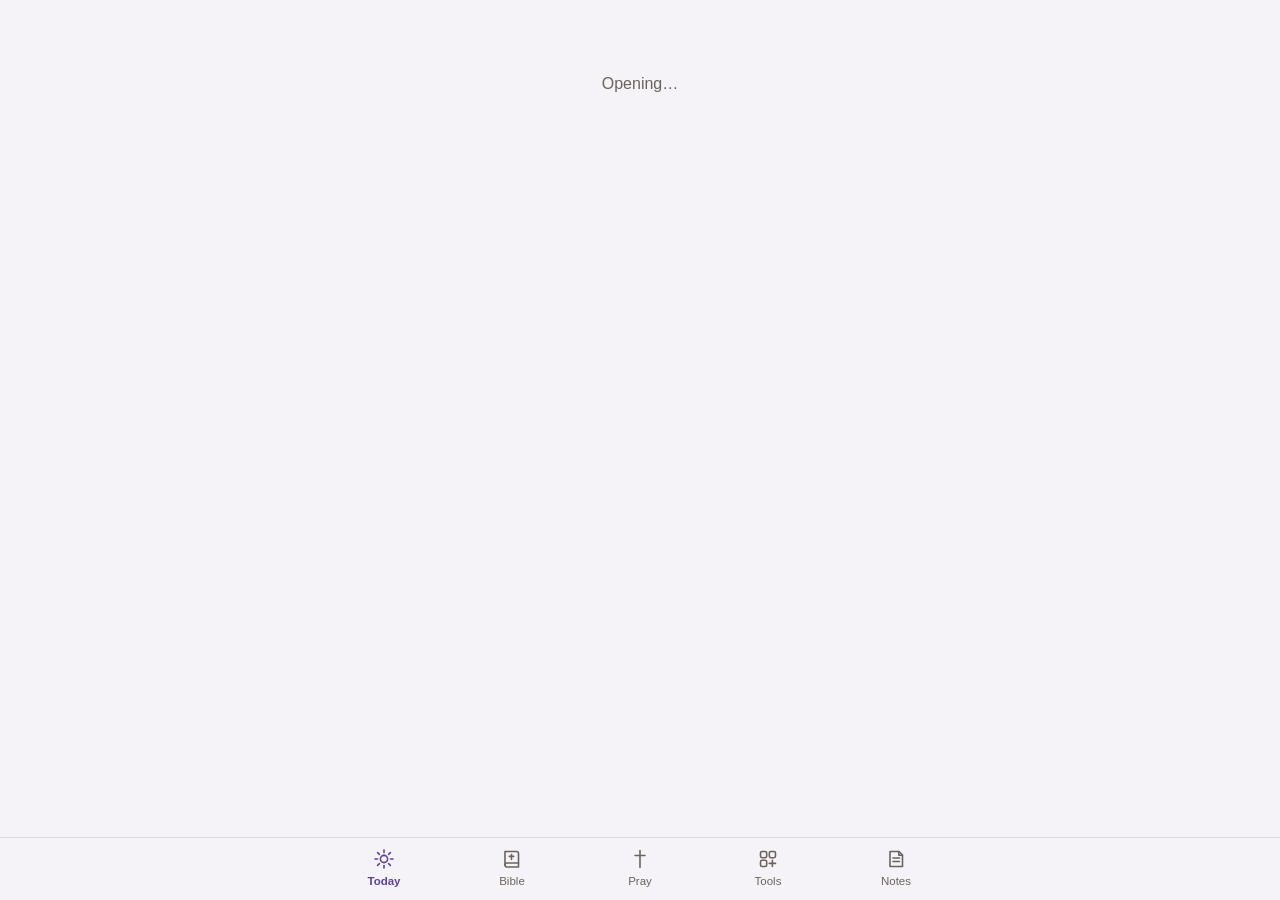
==== commit b6e05167: "Fixed bad commit" ====
--- a/index.html
+++ b/index.html
@@ -1,82 +1,32 @@
 <!DOCTYPE html>
+<!-- index.html
+     The one page of the app. Everything else is loaded by app.js. -->
 <html lang="en">
 <head>
   <meta charset="UTF-8" />
+  <!-- The privacy promise, enforced by the browser: the app may load and contact
+       nothing but its own files. See PRIVACY.md. -->
+  <meta http-equiv="Content-Security-Policy" content="default-src 'self'; script-src 'self'; style-src 'self'; img-src 'self' data:; connect-src 'self'; worker-src 'self'; manifest-src 'self'; object-src 'none'; base-uri 'none'; form-action 'none'" />
+  <meta name="referrer" content="no-referrer" />
   <meta name="viewport" content="width=device-width, initial-scale=1.0, viewport-fit=cover" />
-  <title>Bloom</title>
+  <title>Biblica</title>
+  <meta name="description" content="A Catholic Bible and daily prayer companion that works offline." />
 
   <link rel="manifest" href="manifest.json" />
-  <meta name="theme-color" media="(prefers-color-scheme: light)" content="#b5739d" />
-  <meta name="theme-color" media="(prefers-color-scheme: dark)" content="#18141a" />
+  <meta name="theme-color" content="#f2f6f1" />
 
+  <meta name="mobile-web-app-capable" content="yes" />
   <meta name="apple-mobile-web-app-capable" content="yes" />
-  <meta name="apple-mobile-web-app-status-bar-style" content="black-translucent" />
-  <meta name="apple-mobile-web-app-title" content="Bloom" />
+  <meta name="apple-mobile-web-app-status-bar-style" content="default" />
+  <meta name="apple-mobile-web-app-title" content="Biblica" />
   <link rel="apple-touch-icon" href="icon-180.png" />
+  <link rel="icon" type="image/png" sizes="192x192" href="icon-192.png" />
 
   <link rel="stylesheet" href="styles.css" />
 </head>
 <body>
   <div id="app"></div>
-
-  <script src="weekContent.js"></script>
-  <script src="foodDatabase.js"></script>
-  <script src="logOptions.js"></script>
-  <script src="symptomRelief.js"></script>
-  <script src="listTemplates.js"></script>
-  <script src="gestational.js"></script>
-  <script src="charts.js"></script>
-  <script src="db.js"></script>
-  <script src="birthPlan.js"></script>
-  <script src="laborGuide.js"></script>
-  <script src="newbornGuide.js"></script>
-  <script src="app.js"></script>
-  <script>
-    if ('serviceWorker' in navigator) {
-      window.addEventListener('load', async () => {
-        try {
-          const reg = await navigator.serviceWorker.register('sw.js');
-          window.__bloomSW = reg;
-
-          // Force an update check now, and hourly while the app stays open.
-          reg.update().catch(() => {});
-          setInterval(() => reg.update().catch(() => {}), 60 * 60 * 1000);
-
-          const hadController = !!navigator.serviceWorker.controller;
-          let banner = false;
-          function showUpdateBanner() {
-            if (banner) return;
-            banner = true;
-            const bar = document.createElement('div');
-            bar.className = 'update-banner';
-            const msg = document.createElement('span');
-            msg.textContent = 'A new version of Bloom is ready.';
-            const btn = document.createElement('button');
-            btn.textContent = 'Refresh';
-            btn.onclick = () => location.reload();
-            bar.appendChild(msg);
-            bar.appendChild(btn);
-            document.body.appendChild(bar);
-          }
-
-          // A newly installed worker while one already controls the page = update.
-          reg.addEventListener('updatefound', () => {
-            const nw = reg.installing;
-            if (!nw) return;
-            nw.addEventListener('statechange', () => {
-              if (nw.state === 'installed' && navigator.serviceWorker.controller) {
-                showUpdateBanner();
-              }
-            });
-          });
-          navigator.serviceWorker.addEventListener('controllerchange', () => {
-            if (hadController) showUpdateBanner();
-          });
-        } catch (e) {
-          /* offline or unsupported — app still works */
-        }
-      });
-    }
-  </script>
+  <noscript>Biblica needs JavaScript to run.</noscript>
+  <script type="module" src="app.js"></script>
 </body>
 </html>
--- a/styles.css
+++ b/styles.css
@@ -1,883 +1,861 @@
-/* styles.css — Bloom PWA. Mauve theme matching the native app (seed #B5739D). */
+/* styles.css — Biblica.
+ *
+ * The app takes its colour from the liturgical day. Each liturgical colour
+ * defines a small palette (light and dark); whichever element carries a
+ * data-lit attribute resolves --lit and --soft from it. The page itself
+ * carries today's colour, and single elements (the day card, the dots of the
+ * week strip) can carry another day's.
+ *
+ * Scripture and liturgical names are set in the serif; controls in the
+ * system sans. Verse numbers and rubrics are red, as in a missal.
+ */
+
+/* ---------- Palettes ---------- */
+
+[data-lit="green"] {
+  --lit-l: #2f6b4f; --soft-l: #dfeae1; --bg-l: #f2f6f1;
+  --lit-d: #84c4a0; --soft-d: #223328; --bg-d: #141a16; --surface-d: #1c2520;
+}
+[data-lit="violet"] {
+  --lit-l: #5d4391; --soft-l: #e7dff2; --bg-l: #f5f2f8;
+  --lit-d: #b7a0e2; --soft-d: #2d2740; --bg-d: #18151c; --surface-d: #221e29;
+}
+[data-lit="white"] {
+  --lit-l: #8f6a17; --soft-l: #f1e7c9; --bg-l: #faf7ee;
+  --lit-d: #dcbc66; --soft-d: #353020; --bg-d: #1a1812; --surface-d: #24211a;
+}
+[data-lit="red"] {
+  --lit-l: #a8322a; --soft-l: #f3dcd9; --bg-l: #faf2f1;
+  --lit-d: #e88e84; --soft-d: #3c2522; --bg-d: #1c1514; --surface-d: #281e1c;
+}
+[data-lit="rose"] {
+  --lit-l: #ae4f73; --soft-l: #f5dde6; --bg-l: #fbf2f5;
+  --lit-d: #e6a0ba; --soft-d: #3c2630; --bg-d: #1c1518; --surface-d: #281e22;
+}
 
 :root {
-  --bg: #faf6f9;
+  --serif: "Iowan Old Style", "Palatino Linotype", Palatino, "Book Antiqua", "Noto Serif", Georgia, serif;
+  --sans: -apple-system, BlinkMacSystemFont, "Segoe UI", Roboto, "Helvetica Neue", Arial, sans-serif;
+  --radius: 18px;
+  --radius-small: 11px;
+  --tabbar-height: 62px;
+  --measure: 640px;
+
+  --bg: var(--bg-l, #f2f6f1);
   --surface: #ffffff;
-  --ink: #2b2530;
-  --muted: #766c7b;
-  --accent: #b5739d;
-  --accent-soft: #f3e6ef;
-  --accent-ink: #6d3b59;
-  --line: #ece4ea;
-  --good: #6bbf73;
-  --error: #b3261e;
-}
-
+  --ink: #23201c;
+  --muted: #6b645c;
+  --line: rgba(35, 32, 28, 0.11);
+  --rubric: #a3231f;
+  --danger: #a3231f;
+  --shadow: 0 10px 34px rgba(35, 32, 28, 0.16);
+  --hl-gold: #f7e6a6;
+  --hl-green: #cfe9d0;
+  --hl-blue: #d1e2f7;
+  --hl-rose: #f7d5df;
+  color-scheme: light;
+}
+[data-lit] {
+  --lit: var(--lit-l);
+  --soft: var(--soft-l);
+}
+
+/* Dark values, applied when the device asks for dark (unless the reader chose
+   light) or when the reader chose dark. The two blocks must stay identical. */
 @media (prefers-color-scheme: dark) {
-  :root {
-    --bg: #18141a;
-    --surface: #231d26;
-    --ink: #f2ecf1;
-    --muted: #b4a9b7;
-    --accent: #cf93ba;
-    --accent-soft: #36293340;
-    --accent-ink: #e8c7dd;
-    --line: #342c37;
+  :root:not([data-theme="light"]) {
+    --bg: var(--bg-d, #141a16);
+    --surface: var(--surface-d, #1c2520);
+    --ink: #efeae2;
+    --muted: #a9a197;
+    --line: rgba(255, 255, 255, 0.11);
+    --rubric: #e88376;
+    --danger: #ee8d80;
+    --shadow: 0 10px 34px rgba(0, 0, 0, 0.5);
+    --hl-gold: rgba(214, 178, 62, 0.34);
+    --hl-green: rgba(96, 176, 110, 0.32);
+    --hl-blue: rgba(98, 150, 220, 0.34);
+    --hl-rose: rgba(222, 110, 150, 0.34);
+    color-scheme: dark;
   }
-}
+  :root:not([data-theme="light"])[data-lit],
+  :root:not([data-theme="light"]) [data-lit] {
+    --lit: var(--lit-d);
+    --soft: var(--soft-d);
+  }
+}
+:root[data-theme="dark"] {
+  --bg: var(--bg-d, #141a16);
+  --surface: var(--surface-d, #1c2520);
+  --ink: #efeae2;
+  --muted: #a9a197;
+  --line: rgba(255, 255, 255, 0.11);
+  --rubric: #e88376;
+  --danger: #ee8d80;
+  --shadow: 0 10px 34px rgba(0, 0, 0, 0.5);
+  --hl-gold: rgba(214, 178, 62, 0.34);
+  --hl-green: rgba(96, 176, 110, 0.32);
+  --hl-blue: rgba(98, 150, 220, 0.34);
+  --hl-rose: rgba(222, 110, 150, 0.34);
+  color-scheme: dark;
+}
+:root[data-theme="dark"][data-lit],
+:root[data-theme="dark"] [data-lit] {
+  --lit: var(--lit-d);
+  --soft: var(--soft-d);
+}
+
+/* ---------- Base ---------- */
 
 * { box-sizing: border-box; }
 
+/* The page fills the screen and never scrolls; the screens scroll inside .scroller.
+   On an iPhone a scrolling page nudges fixed elements such as the tab bar up and down. */
+html {
+  -webkit-text-size-adjust: 100%;
+  height: 100%;
+  overflow: hidden;
+}
+
 body {
+  height: 100%;
+  overflow: hidden;
   margin: 0;
   background: var(--bg);
   color: var(--ink);
-  font-family: -apple-system, BlinkMacSystemFont, 'Segoe UI', Roboto, sans-serif;
+  font-family: var(--sans);
+  font-size: 16px;
   line-height: 1.5;
-  padding: env(safe-area-inset-top) env(safe-area-inset-right)
-    env(safe-area-inset-bottom) env(safe-area-inset-left);
-}
-
-.wrap {
-  max-width: 600px;
+  -webkit-tap-highlight-color: transparent;
+  overscroll-behavior-y: none;
+}
+
+button, input, select, textarea { font: inherit; color: inherit; }
+button { cursor: pointer; }
+h1, h2, h3, p { margin: 0; }
+[hidden] { display: none !important; }
+
+:focus-visible {
+  outline: 2px solid var(--lit);
+  outline-offset: 2px;
+  border-radius: 6px;
+}
+
+.scroller {
+  position: fixed;
+  inset: 0;
+  overflow-x: hidden;
+  overflow-y: auto;
+  overscroll-behavior-y: contain;
+  -webkit-overflow-scrolling: touch;
+}
+
+.screen {
+  max-width: var(--measure);
   margin: 0 auto;
-  padding: 8px 16px 24px;
-}
-
-/* Header */
+  padding: calc(env(safe-area-inset-top) + 8px) calc(env(safe-area-inset-right) + 16px)
+    calc(env(safe-area-inset-bottom) + var(--tabbar-height) + 28px) calc(env(safe-area-inset-left) + 16px);
+  min-height: 100%;
+  outline: none;
+}
+body.has-action-bar .screen { padding-bottom: calc(env(safe-area-inset-bottom) + var(--tabbar-height) + 230px); }
+
+.loading, .empty { color: var(--muted); text-align: center; padding: 48px 16px; }
+.muted { color: var(--muted); }
+.small { font-size: 0.86rem; }
+.icon { display: inline-flex; }
+
+/* ---------- Headers ---------- */
+
 .app-header {
-  padding: 12px 4px 4px;
+  display: flex;
+  align-items: center;
+  justify-content: space-between;
+  padding: 10px 2px 6px;
 }
 .app-title {
-  font-size: 1.5rem;
-  font-weight: 700;
-  color: var(--accent);
-  margin: 0;
-  letter-spacing: -0.01em;
-}
-
-/* Cards */
+  font-family: var(--serif);
+  font-size: 1.65rem;
+  font-weight: 600;
+  letter-spacing: 0.005em;
+  color: var(--lit);
+}
+.page-title {
+  font-family: var(--serif);
+  font-size: 1.65rem;
+  font-weight: 600;
+  padding: 4px 2px 6px;
+}
+
+.icon-button {
+  display: inline-flex;
+  align-items: center;
+  justify-content: center;
+  width: 44px;
+  height: 44px;
+  border: 0;
+  border-radius: 50%;
+  background: transparent;
+  color: var(--muted);
+}
+.icon-button:active { background: var(--soft); }
+.icon-button:disabled { opacity: 0.3; cursor: default; }
+
+/* ---------- Cards ---------- */
+
 .card {
   background: var(--surface);
   border: 1px solid var(--line);
-  border-radius: 18px;
-  padding: 18px 20px;
+  border-radius: var(--radius);
+  padding: 18px 18px 16px;
   margin: 14px 0;
 }
-.card-title {
-  font-size: 0.78rem;
-  text-transform: uppercase;
-  letter-spacing: 0.05em;
+.card-heading {
+  font-size: 1.02rem;
+  font-weight: 650;
+  margin-bottom: 6px;
+}
+.card-heading.large {
+  font-family: var(--serif);
+  font-size: 1.45rem;
+  font-weight: 600;
+}
+.card > .muted + .button,
+.card > .muted + .button-row,
+.card > .muted + .row-button { margin-top: 12px; }
+
+/* The liturgical day */
+.hero {
+  position: relative;
+  background: var(--soft);
+  border-color: transparent;
+  padding: 22px 56px 20px 20px;
+  overflow: hidden;
+}
+.ribbon {
+  position: absolute;
+  top: 0;
+  right: 20px;
+  width: 22px;
+  height: 58px;
+  background: var(--lit);
+  clip-path: polygon(0 0, 100% 0, 100% 100%, 50% 80%, 0 100%);
+}
+.hero-date { color: var(--muted); font-size: 0.92rem; }
+.hero-name {
+  font-family: var(--serif);
+  font-size: clamp(1.5rem, 6.2vw, 1.95rem);
+  font-weight: 600;
+  line-height: 1.16;
+  margin: 6px 0 10px;
+  text-wrap: balance;
+}
+.hero-meta {
+  display: flex;
+  flex-wrap: wrap;
+  align-items: center;
+  gap: 6px 10px;
+  font-size: 0.92rem;
+  color: var(--ink);
+}
+.rank {
+  background: var(--lit);
+  color: var(--surface);
+  border-radius: 999px;
+  padding: 2px 11px;
+  font-size: 0.8rem;
+  font-weight: 650;
+}
+.hero-sub { margin-top: 8px; font-size: 0.92rem; color: var(--muted); }
+.hero-observance { margin-top: 10px; font-size: 0.92rem; color: var(--rubric); font-weight: 600; }
+
+/* ---------- Week strip ---------- */
+
+.week {
+  display: grid;
+  grid-template-columns: 36px 1fr 36px;
+  align-items: center;
+  gap: 2px;
+  margin: 12px -6px 0;
+}
+.week .icon-button { width: 36px; height: 44px; }
+.week-strip { display: grid; grid-template-columns: repeat(7, 1fr); gap: 2px; }
+.week-day {
+  display: flex;
+  flex-direction: column;
+  align-items: center;
+  gap: 1px;
+  padding: 7px 0 8px;
+  border: 0;
+  border-radius: 14px;
+  background: transparent;
+  min-width: 0;
+}
+.week-letter { font-size: 0.72rem; color: var(--muted); }
+.week-number { font-size: 1.02rem; font-weight: 600; font-variant-numeric: tabular-nums; }
+.week-dot { width: 7px; height: 7px; border-radius: 50%; background: var(--lit); margin-top: 2px; }
+.week-dot[data-lit="white"] { box-shadow: inset 0 0 0 1px var(--lit); background: transparent; }
+.week-day.is-today .week-number { color: var(--lit); }
+.week-day.selected { background: var(--surface); box-shadow: inset 0 0 0 1px var(--line); }
+.week-today { grid-column: 1 / -1; justify-self: center; margin-top: 6px; }
+
+/* ---------- Lists inside cards ---------- */
+
+.reading-list, .day-list, .result-list { list-style: none; margin: 0; padding: 0; }
+.reading-list li + li { border-top: 1px solid var(--line); }
+.reading-row {
+  display: flex;
+  align-items: center;
+  gap: 12px;
+  width: 100%;
+  padding: 12px 0;
+  border: 0;
+  background: transparent;
+  text-align: left;
+}
+.reading-text { display: flex; flex-direction: column; flex: 1; min-width: 0; }
+.reading-label { font-size: 0.82rem; color: var(--rubric); font-weight: 600; }
+.reading-cite { font-family: var(--serif); font-size: 1.13rem; font-weight: 600; line-height: 1.3; }
+.reading-preview {
   color: var(--muted);
-  margin: 0 0 8px;
-}
-
-/* Hero */
-.hero {
-  text-align: center;
-  background: linear-gradient(160deg, var(--accent-soft), var(--surface));
-  border: none;
-  padding-top: 26px;
-  padding-bottom: 24px;
-}
-.hero-emoji { font-size: 4.5rem; line-height: 1; }
-.hero-week {
-  font-size: 1.7rem;
-  font-weight: 700;
-  margin-top: 8px;
-}
-.hero-fruit { color: var(--ink); margin-top: 2px; }
-.hero-measure { color: var(--muted); font-size: 0.9rem; margin-top: 4px; }
-
-.chip {
-  display: inline-block;
-  margin-top: 12px;
-  padding: 5px 14px;
-  background: var(--accent);
-  color: #fff;
-  border-radius: 999px;
-  font-size: 0.8rem;
-  font-weight: 600;
-}
-
-/* Progress */
-.progress-row {
-  display: flex;
-  justify-content: space-between;
-  font-weight: 600;
-  margin-bottom: 8px;
-}
+  font-family: var(--serif);
+  font-size: 0.95rem;
+  white-space: nowrap;
+  overflow: hidden;
+  text-overflow: ellipsis;
+}
+.reading-check {
+  flex: none;
+  width: 26px;
+  height: 26px;
+  border-radius: 50%;
+  border: 1.5px solid var(--line);
+  display: inline-flex;
+  align-items: center;
+  justify-content: center;
+  color: var(--surface);
+}
+.done .reading-check { background: var(--lit); border-color: var(--lit); }
+.reading-row.done .reading-cite { color: var(--muted); }
+.card > .small { margin-top: 10px; }
+
+.row-button {
+  display: flex;
+  align-items: center;
+  gap: 12px;
+  width: 100%;
+  padding: 10px 0 4px;
+  border: 0;
+  background: transparent;
+  text-align: left;
+  color: var(--ink);
+}
+.row-button .icon { color: var(--muted); }
+.row-text { display: flex; flex-direction: column; gap: 3px; flex: 1; min-width: 0; }
+.row-title { font-family: var(--serif); font-size: 1.13rem; font-weight: 600; flex: 1; }
+.row-sub { color: var(--muted); font-size: 0.9rem; }
+.plan-row + .plan-row { border-top: 1px solid var(--line); margin-top: 10px; padding-top: 14px; }
+
+.progress-row { display: flex; justify-content: space-between; margin: 10px 0 6px; font-weight: 600; }
+.progress-row .muted { font-weight: 400; }
 .progress-track {
-  height: 10px;
-  background: var(--accent-soft);
+  display: block;
+  height: 6px;
+  background: var(--soft);
   border-radius: 999px;
   overflow: hidden;
-}
-.progress-fill {
-  height: 100%;
-  background: var(--accent);
+  margin-top: 4px;
+}
+.progress-fill { display: block; height: 100%; background: var(--lit); border-radius: 999px; transition: width 0.4s ease; }
+
+/* ---------- Buttons and fields ---------- */
+
+.button {
+  display: inline-flex;
+  align-items: center;
+  justify-content: center;
+  min-height: 44px;
+  padding: 9px 18px;
+  border: 1px solid var(--lit);
   border-radius: 999px;
-  transition: width 0.4s ease;
-}
-
-/* Encouragement */
-.encouragement {
-  background: var(--accent-soft);
-  border: none;
-}
-.encouragement p { margin: 0; color: var(--accent-ink); font-weight: 500; }
-
-/* Facts */
-.fact-text { margin: 0 0 6px; }
-.fact-source { margin: 0 0 12px; }
-
-/* Collapsible */
-.collapsible { padding: 0; }
-.collapsible-toggle {
-  width: 100%;
-  text-align: left;
-  background: transparent;
-  color: var(--ink);
-  border: none;
-  padding: 18px 20px;
-  font-size: 1rem;
+  background: var(--lit);
+  color: var(--surface);
   font-weight: 600;
-  cursor: pointer;
-}
-.collapsible-body { padding: 0 20px 18px; }
-.collapsible-body p { margin: 0; }
-
-/* Week nav */
-.week-nav {
-  display: flex;
-  align-items: center;
-  justify-content: space-between;
-  gap: 12px;
-  margin: 4px 0 0;
-}
-.nav-btn {
-  width: 48px;
-  height: 44px;
-  border-radius: 12px;
-  border: 1.5px solid var(--accent);
-  background: transparent;
-  color: var(--accent);
-  font-size: 1.4rem;
-  line-height: 1;
-  cursor: pointer;
-}
-.nav-btn:disabled { opacity: 0.35; cursor: default; }
-
-/* Setup */
-.setup h2 { margin: 0 0 6px; }
-.field-label {
-  display: block;
-  font-size: 0.85rem;
-  font-weight: 600;
-  margin: 16px 0 6px;
-}
-input[type="date"] {
-  width: 100%;
-  padding: 12px 14px;
+  font-size: 0.98rem;
+  text-align: center;
+}
+.button.quiet { background: transparent; color: var(--lit); border-color: var(--line); }
+.button.danger { background: var(--danger); border-color: var(--danger); color: var(--surface); }
+.button.danger.quiet { background: transparent; color: var(--danger); border-color: var(--line); }
+.button.wide { width: 100%; }
+.button:disabled { opacity: 0.45; cursor: default; }
+.button:active:not(:disabled) { transform: scale(0.985); }
+
+.button-row { display: flex; flex-wrap: wrap; gap: 10px; margin-top: 14px; justify-content: flex-end; }
+.button-row.spread { justify-content: space-between; }
+
+.chip-button {
   border: 1px solid var(--line);
-  border-radius: 12px;
-  font-size: 1rem;
   background: var(--surface);
   color: var(--ink);
-}
-
-/* Buttons */
-button { font-family: inherit; }
-.primary {
+  border-radius: 999px;
+  padding: 6px 13px;
+  font-size: 0.88rem;
+  min-height: 34px;
+}
+
+.field {
   width: 100%;
-  margin-top: 20px;
-  padding: 15px;
-  border: none;
-  border-radius: 14px;
-  background: var(--accent);
-  color: #fff;
-  font-size: 1rem;
-  font-weight: 600;
-  cursor: pointer;
-}
-.primary:active { opacity: 0.85; }
-.secondary {
-  padding: 10px 16px;
-  border: 1.5px solid var(--accent);
-  border-radius: 12px;
-  background: transparent;
-  color: var(--accent);
+  min-height: 46px;
+  padding: 10px 14px;
+  border: 1px solid var(--line);
+  border-radius: var(--radius-small);
+  background: var(--surface);
+  font-size: 16px; /* below 16px, iOS zooms the page when the field is focused */
+}
+.field::placeholder { color: var(--muted); opacity: 0.8; }
+textarea.field { resize: vertical; line-height: 1.5; font-family: var(--serif); font-size: 17px; }
+select.field { appearance: none; padding-right: 30px; background-image: linear-gradient(45deg, transparent 50%, var(--muted) 50%), linear-gradient(135deg, var(--muted) 50%, transparent 50%); background-position: calc(100% - 17px) 20px, calc(100% - 12px) 20px; background-size: 5px 5px; background-repeat: no-repeat; }
+
+.segmented {
+  display: inline-flex;
+  background: var(--soft);
+  border-radius: 999px;
+  padding: 3px;
+  gap: 2px;
+}
+.segmented.wrap { display: flex; flex-wrap: wrap; border-radius: 16px; margin: 4px 0 14px; }
+.segment {
+  flex: 1;
+  border: 0;
+  background: transparent;
+  border-radius: 999px;
+  padding: 7px 13px;
   font-size: 0.9rem;
-  font-weight: 600;
-  cursor: pointer;
-}
-
-/* Text utilities */
-.muted { color: var(--muted); }
-.small { font-size: 0.82rem; }
-.error { color: var(--error); font-size: 0.85rem; margin: 10px 0 0; min-height: 1em; }
-.disclaimer { margin-top: 20px; text-align: center; }
-
-/* Layout with bottom nav */
-.content {
-  padding-bottom: 72px;
-}
-.wrap {
-  max-width: 600px;
-  margin: 0 auto;
-  padding: 8px 16px 24px;
-}
-.section-intro { margin: 0 0 4px 4px; }
-
-/* Bottom tab bar */
+  white-space: nowrap;
+  min-height: 36px;
+  color: var(--ink);
+}
+.segment.on { background: var(--surface); font-weight: 650; box-shadow: 0 1px 3px rgba(0, 0, 0, 0.12); }
+
+.check { display: inline-flex; align-items: center; gap: 8px; font-size: 0.93rem; min-height: 44px; }
+input[type="checkbox"] { width: 22px; height: 22px; accent-color: var(--lit); flex: none; }
+.slider { flex: 1; accent-color: var(--lit); min-width: 0; }
+.slider-value { width: 2ch; text-align: right; font-variant-numeric: tabular-nums; color: var(--muted); }
+
+.setting-row {
+  display: flex;
+  align-items: center;
+  justify-content: space-between;
+  gap: 14px;
+  padding: 10px 0;
+  flex-wrap: wrap;
+}
+.setting-row + .setting-row { border-top: 1px solid var(--line); }
+.setting-text { display: flex; flex-direction: column; flex: 1; min-width: 0; }
+.check-row { flex-wrap: nowrap; }
+
+/* ---------- Tab bar ---------- */
+
 .tabbar {
   position: fixed;
   left: 0;
   right: 0;
   bottom: 0;
-  display: flex;
-  background: var(--surface);
+  z-index: 50;
+  display: flex;
+  justify-content: center;
+  padding: 0 max(8px, env(safe-area-inset-right)) env(safe-area-inset-bottom) max(8px, env(safe-area-inset-left));
+  background: var(--bg); /* for browsers without color-mix */
+  background: color-mix(in srgb, var(--bg) 88%, transparent);
+  -webkit-backdrop-filter: blur(14px);
+  backdrop-filter: blur(14px);
   border-top: 1px solid var(--line);
-  padding-bottom: env(safe-area-inset-bottom);
-  z-index: 50;
-}
-.nav-item {
+}
+.tab {
   flex: 1;
-  background: transparent;
-  border: none;
-  padding: 8px 4px 6px;
+  max-width: 128px;
+  height: var(--tabbar-height);
   display: flex;
   flex-direction: column;
   align-items: center;
+  justify-content: center;
   gap: 2px;
   color: var(--muted);
+  text-decoration: none;
+  font-size: 0.72rem;
+}
+.tab.active { color: var(--lit); font-weight: 650; }
+
+/* ---------- Reader ---------- */
+
+.reader-bar {
+  position: sticky;
+  top: 0;
+  z-index: 20;
+  display: flex;
+  align-items: center;
+  justify-content: space-between;
+  gap: 8px;
+  margin: calc(-1 * env(safe-area-inset-top) - 8px) -16px 0;
+  padding: calc(env(safe-area-inset-top) + 8px) 12px 6px 16px;
+  background: var(--bg); /* for browsers without color-mix */
+  background: color-mix(in srgb, var(--bg) 90%, transparent);
+  -webkit-backdrop-filter: blur(14px);
+  backdrop-filter: blur(14px);
+}
+.reader-tools { display: flex; align-items: center; }
+.place-button {
+  display: inline-flex;
+  align-items: center;
+  gap: 8px;
+  min-height: 44px;
+  padding: 6px 16px;
+  border: 1px solid var(--line);
+  border-radius: 999px;
+  background: var(--surface);
+  font-family: var(--serif);
+  font-size: 1.08rem;
+  font-weight: 600;
+}
+.caret {
+  width: 7px;
+  height: 7px;
+  border-right: 1.6px solid var(--muted);
+  border-bottom: 1.6px solid var(--muted);
+  transform: rotate(45deg) translateY(-2px);
+}
+.back-button {
+  display: inline-flex;
+  align-items: center;
+  gap: 2px;
+  min-height: 44px;
+  padding: 6px 12px 6px 2px;
+  border: 0;
+  background: transparent;
+  color: var(--lit);
+  font-weight: 600;
+}
+
+.chapter { padding: 18px 4px 8px; }
+.rubric { color: var(--rubric); font-size: 0.92rem; font-weight: 600; }
+.chapter-title {
+  font-family: var(--serif);
+  font-size: clamp(1.7rem, 7vw, 2.15rem);
+  font-weight: 600;
+  line-height: 1.15;
+  text-wrap: balance;
+}
+.chapter-sub { color: var(--muted); font-size: 0.92rem; margin-top: 4px; }
+.passage-heading {
+  font-family: var(--serif);
+  font-size: 1.3rem;
+  font-weight: 600;
+  margin: 30px 0 0;
+  padding-top: 20px;
+  border-top: 1px solid var(--line);
+}
+.chapter .passage-heading:first-of-type { border-top: 0; padding-top: 0; margin-top: 22px; }
+
+.chapter-text {
+  font-family: var(--serif);
+  line-height: 1.62;
+  margin-top: 22px;
+  hanging-punctuation: first;
+}
+.passage-heading + .chapter-text { margin-top: 12px; }
+
+.verse {
+  display: block;
+  margin: 0 -8px 0.42em;
+  padding: 0.12em 8px;
+  border-radius: 9px;
   cursor: pointer;
-}
-.nav-item.active { color: var(--accent); }
-.nav-icon { display: flex; }
-.nav-label { font-size: 0.7rem; font-weight: 600; }
-
-/* Log: measurements */
-.measure-head {
-  display: flex;
-  align-items: center;
+  -webkit-box-decoration-break: clone;
+  box-decoration-break: clone;
+}
+.chapter-text.flow .verse { display: inline; margin: 0; padding: 0.12em 0; border-radius: 4px; }
+.verse-number {
+  color: var(--rubric);
+  font-family: var(--sans);
+  font-size: 0.6em;
+  font-weight: 650;
+  vertical-align: 0.6em;
+  line-height: 0;
+  margin-right: 0.38em;
+  font-variant-numeric: tabular-nums;
+  user-select: none;
+}
+
+/* The versal: a chapter opens with a red initial instead of a verse number. */
+.verse.first .verse-number { display: none; }
+/* flow-root makes a short opening verse as tall as its initial, so the next
+   verse starts beneath the initial rather than wrapping round it. */
+.chapter-text:not(.flow) .verse.first .verse-body { display: flow-root; }
+.chapter-text:not(.flow) .verse.first .verse-body::first-letter,
+.chapter-text.flow::first-letter {
+  float: left;
+  font-size: 3.25em;
+  line-height: 0.82;
+  padding: 0.06em 0.09em 0 0;
+  color: var(--rubric);
+  font-weight: 500;
+}
+
+/* Declared before the highlight colours so a highlighted verse keeps its
+   colour while selected and only gains the ring. */
+.verse.selected { box-shadow: inset 0 0 0 1.5px var(--lit); background-color: var(--soft); }
+.verse[data-highlight="gold"], .highlighted[data-highlight="gold"], .swatch[data-highlight="gold"] { background: var(--hl-gold); }
+.verse[data-highlight="green"], .highlighted[data-highlight="green"], .swatch[data-highlight="green"] { background: var(--hl-green); }
+.verse[data-highlight="blue"], .highlighted[data-highlight="blue"], .swatch[data-highlight="blue"] { background: var(--hl-blue); }
+.verse[data-highlight="rose"], .highlighted[data-highlight="rose"], .swatch[data-highlight="rose"] { background: var(--hl-rose); }
+.verse.arrived { animation: arrive 2.2s ease-out 1; }
+@keyframes arrive {
+  0%, 35% { background-color: var(--soft); }
+  100% { background-color: transparent; }
+}
+.chapter-break {
+  display: block;
+  margin: 1.1em 0 0.5em;
+  font-family: var(--sans);
+  font-size: 0.82rem;
+  font-weight: 600;
+  color: var(--rubric);
+}
+
+.annotations { display: block; margin: 2px 0 14px; font-family: var(--sans); }
+.note-card {
+  display: block;
+  width: 100%;
+  text-align: left;
+  border: 0;
+  border-left: 3px solid var(--lit);
+  background: var(--soft);
+  border-radius: 4px 12px 12px 4px;
+  padding: 9px 13px;
+  margin: 6px 0;
+  font-size: 0.95rem;
+  line-height: 1.45;
+  color: var(--ink);
+}
+.note-range { display: block; font-size: 0.8rem; color: var(--muted); margin-bottom: 2px; }
+.note-body { display: -webkit-box; -webkit-line-clamp: 4; -webkit-box-orient: vertical; overflow: hidden; white-space: pre-wrap; }
+.link-chips { display: flex; flex-wrap: wrap; gap: 6px; margin: 6px 0; }
+.link-chip {
+  border: 1px solid var(--line);
+  background: var(--surface);
+  border-radius: 999px;
+  padding: 5px 12px;
+  font-size: 0.86rem;
+  color: var(--lit);
+  font-weight: 600;
+  min-height: 32px;
+}
+.link-chip.incoming { color: var(--muted); font-weight: 500; }
+
+.chapter-nav {
+  display: flex;
   justify-content: space-between;
-}
-.measure-latest {
-  font-size: 1.8rem;
-  font-weight: 700;
-  margin: 6px 0 10px;
-}
-.chart-canvas {
-  width: 100%;
-  height: 170px;
-  display: block;
-}
-
-/* Food */
-.food-search {
-  width: 100%;
-  padding: 13px 16px;
+  gap: 10px;
+  margin: 26px 0 8px;
+}
+.chapter-nav.stacked { flex-direction: column; }
+.chapter-nav .button-row { margin-top: 2px; }
+
+/* Selection actions */
+.action-bar {
+  position: fixed;
+  left: 50%;
+  bottom: calc(env(safe-area-inset-bottom) + var(--tabbar-height) + 10px);
+  transform: translateX(-50%);
+  width: min(calc(100vw - 20px), 560px);
+  z-index: 40;
+  background: var(--surface);
   border: 1px solid var(--line);
-  border-radius: 14px;
-  font-size: 1rem;
-  background: var(--surface);
+  border-radius: 20px;
+  box-shadow: var(--shadow);
+  padding: 8px 10px 12px 16px;
+}
+.action-top { display: flex; align-items: center; justify-content: space-between; }
+.action-label { font-family: var(--serif); font-weight: 600; font-size: 1.05rem; }
+.action-row { display: flex; align-items: center; justify-content: space-between; gap: 10px; flex-wrap: wrap; }
+.swatches { display: flex; gap: 9px; align-items: center; }
+.swatch {
+  width: 34px;
+  height: 34px;
+  border-radius: 50%;
+  border: 1px solid var(--line);
+  padding: 0;
+  display: inline-flex;
+  align-items: center;
+  justify-content: center;
+  color: var(--muted);
+}
+.swatch.none { background: transparent; }
+.action-buttons { display: flex; gap: 2px; }
+.action-button {
+  display: inline-flex;
+  flex-direction: column;
+  align-items: center;
+  gap: 1px;
+  border: 0;
+  background: transparent;
+  border-radius: 12px;
+  padding: 6px 12px;
+  font-size: 0.74rem;
   color: var(--ink);
-  margin: 6px 0 4px;
-}
-.food-card { padding: 0; overflow: hidden; }
-.food-top { padding: 16px 18px; cursor: pointer; }
-.food-card.safe { border-left: 5px solid var(--good); }
-.food-card.caution { border-left: 5px solid #d9a066; }
-.food-card.avoid { border-left: 5px solid var(--error); }
-.food-head { display: flex; align-items: center; gap: 10px; flex-wrap: wrap; }
-.food-name { font-weight: 700; font-size: 1.05rem; }
-.food-summary { margin: 8px 0 0; }
-.verdict-badge {
-  font-size: 0.72rem;
-  font-weight: 700;
-  padding: 3px 9px;
-  border-radius: 999px;
-  color: #fff;
-  white-space: nowrap;
-}
-.verdict-badge.safe { background: var(--good); }
-.verdict-badge.caution { background: #d9a066; }
-.verdict-badge.avoid { background: var(--error); }
-.food-details {
-  padding: 0 18px 16px;
-  border-top: 1px solid var(--line);
-  margin-top: 4px;
-}
-.food-details p { margin: 12px 0 0; }
-.food-safewhen { color: var(--ink); }
-
-/* Settings toggles */
-.unit-row, .toggle-pair {
-  display: flex;
-  gap: 10px;
-  margin-top: 4px;
-}
-.unit-btn {
-  flex: 1;
-  padding: 12px;
-  border: 1.5px solid var(--line);
-  border-radius: 12px;
-  background: transparent;
-  color: var(--ink);
-  font-weight: 600;
-  font-size: 0.9rem;
-  cursor: pointer;
-}
-.unit-btn.active {
-  border-color: var(--accent);
-  background: var(--accent-soft);
-  color: var(--accent-ink);
-}
-
-/* Modal */
-.modal-overlay {
+  min-width: 52px;
+}
+.action-button:active { background: var(--soft); }
+
+/* ---------- Sheets ---------- */
+
+.sheet-backdrop {
   position: fixed;
   inset: 0;
-  background: rgba(0, 0, 0, 0.4);
-  display: flex;
-  align-items: center;
+  z-index: 100;
+  background: rgba(20, 18, 16, 0);
+  display: flex;
+  align-items: flex-end;
   justify-content: center;
-  padding: 24px;
-  z-index: 100;
-}
-.modal {
+  transition: background 0.2s ease;
+}
+.sheet-backdrop.open { background: rgba(20, 18, 16, 0.42); }
+.sheet {
+  width: min(100vw, var(--measure));
+  max-height: 86vh;
+  display: flex;
+  flex-direction: column;
   background: var(--surface);
-  border-radius: 18px;
-  padding: 22px;
+  border-radius: 22px 22px 0 0;
+  padding: 8px 18px calc(env(safe-area-inset-bottom) + 18px);
+  transform: translateY(100%);
+  transition: transform 0.22s ease;
+  box-shadow: var(--shadow);
+}
+.sheet.tall { height: 86vh; }
+.sheet-backdrop.open .sheet { transform: translateY(0); }
+.sheet-head { display: flex; align-items: center; justify-content: space-between; gap: 10px; padding: 6px 0 8px; }
+.sheet-title { font-size: 1.05rem; font-weight: 650; }
+.sheet-body { overflow-y: auto; display: flex; flex-direction: column; gap: 12px; min-height: 0; flex: 1; padding-bottom: 4px; }
+.sheet-text { color: var(--muted); }
+.sheet-quote { font-family: var(--serif); font-size: 1.05rem; line-height: 1.5; }
+.sheet .setting-row + .setting-row { border-top: 0; }
+
+.picker { display: flex; flex-direction: column; gap: 10px; min-height: 0; flex: 1; }
+.picker-list { overflow-y: auto; flex: 1; min-height: 0; padding-bottom: 12px; }
+.picker-group { font-size: 0.86rem; font-weight: 650; color: var(--rubric); margin: 16px 0 4px; }
+.picker-book {
+  display: flex;
+  justify-content: space-between;
+  align-items: baseline;
+  gap: 12px;
   width: 100%;
-  max-width: 340px;
-}
-.modal h3 { margin: 0 0 16px; }
-.modal-input-row {
-  display: flex;
-  align-items: center;
-  gap: 10px;
+  border: 0;
+  background: transparent;
+  text-align: left;
+  padding: 10px 10px;
+  border-radius: 10px;
+  font-family: var(--serif);
+  font-size: 1.1rem;
+  min-height: 44px;
+}
+.picker-book.current { background: var(--soft); font-weight: 600; }
+.picker-alt { font-family: var(--sans); font-size: 0.8rem; color: var(--muted); }
+.chapter-grid { display: grid; grid-template-columns: repeat(auto-fill, minmax(52px, 1fr)); gap: 8px; margin-top: 10px; }
+.chapter-cell {
+  aspect-ratio: 1;
   border: 1px solid var(--line);
+  background: var(--surface);
   border-radius: 12px;
-  padding: 4px 14px;
-}
-.modal-input-row input {
-  flex: 1;
-  border: none;
-  background: transparent;
-  color: var(--ink);
-  font-size: 1.4rem;
-  padding: 10px 0;
-  outline: none;
+  font-size: 1.02rem;
+  font-variant-numeric: tabular-nums;
+}
+.chapter-cell.current { background: var(--lit); color: var(--surface); border-color: var(--lit); font-weight: 650; }
+
+/* ---------- Search and notes ---------- */
+
+.search-controls { display: flex; flex-direction: column; gap: 10px; margin-top: 4px; }
+.search-options { display: flex; gap: 12px; align-items: center; flex-wrap: wrap; }
+.search-options .select { flex: 1; min-width: 150px; }
+.search-status { margin: 14px 2px 8px; }
+.book-counts { display: flex; gap: 6px; flex-wrap: wrap; margin-bottom: 8px; }
+.result, .mark-row {
+  display: block;
   width: 100%;
-}
-.modal-unit { color: var(--muted); font-weight: 600; }
-.modal-actions {
-  display: flex;
-  gap: 10px;
-  margin-top: 20px;
-}
-.modal-actions button { flex: 1; }
-.primary.compact { width: auto; margin-top: 0; padding: 12px; }
-
-/* Toast */
+  text-align: left;
+  border: 0;
+  border-bottom: 1px solid var(--line);
+  background: transparent;
+  padding: 13px 2px;
+}
+.result-ref { display: block; font-size: 0.86rem; font-weight: 650; color: var(--rubric); margin-bottom: 2px; }
+.result-text, .mark-text { display: block; font-family: var(--serif); font-size: 1.06rem; line-height: 1.5; }
+.mark-text { white-space: pre-wrap; }
+mark { background: var(--hl-gold); color: inherit; border-radius: 3px; padding: 0 1px; }
+.highlighted { border-radius: 4px; padding: 0.1em 0.15em; -webkit-box-decoration-break: clone; box-decoration-break: clone; }
+.mark-list { margin-top: 12px; }
+.screen-inner > .segmented { display: flex; margin: 6px 0 12px; }
+
+/* ---------- Plans ---------- */
+
+.day-list { margin-top: 6px; }
+.day-row {
+  display: flex;
+  align-items: center;
+  gap: 12px;
+  width: 100%;
+  border: 0;
+  border-bottom: 1px solid var(--line);
+  background: transparent;
+  text-align: left;
+  padding: 12px 2px;
+}
+.day-number { width: 2.4em; color: var(--muted); font-variant-numeric: tabular-nums; font-size: 0.92rem; flex: none; }
+.day-portion { flex: 1; font-family: var(--serif); font-size: 1.04rem; }
+.day-row.done .day-portion { color: var(--muted); }
+.day-row.next .day-number { color: var(--lit); font-weight: 700; }
+.day-row.next .day-portion { font-weight: 600; }
+
+/* ---------- Toast, banner, celebration ---------- */
+
 .toast {
   position: fixed;
   left: 50%;
-  bottom: 84px;
-  transform: translateX(-50%) translateY(8px);
+  bottom: calc(env(safe-area-inset-bottom) + var(--tabbar-height) + 18px);
+  transform: translate(-50%, 12px);
+  z-index: 150;
   background: var(--ink);
   color: var(--bg);
+  border-radius: 999px;
   padding: 10px 18px;
-  border-radius: 999px;
-  font-size: 0.88rem;
-  font-weight: 600;
+  font-size: 0.93rem;
+  max-width: calc(100vw - 32px);
+  text-align: center;
   opacity: 0;
-  transition: opacity 0.2s, transform 0.2s;
-  z-index: 120;
   pointer-events: none;
-}
-.toast.show { opacity: 0.95; transform: translateX(-50%) translateY(0); }
-
-/* Week summary (log tab) */
-.week-summary {
-  display: flex;
-  align-items: center;
-  gap: 14px;
-  background: var(--accent-soft);
-  border: none;
-}
-.summary-emoji { font-size: 2rem; }
-.summary-line { font-weight: 600; color: var(--accent-ink); }
-.summary-sub { margin-top: 2px; }
-
-/* Feeling/symptom chips */
-.chip-group-title {
-  font-size: 0.82rem;
-  font-weight: 600;
-  color: var(--muted);
-  margin: 14px 0 8px;
-}
-.chip-group {
-  display: flex;
-  flex-wrap: wrap;
-  gap: 8px;
-}
-.log-chip {
-  border: none;
-  border-radius: 999px;
-  padding: 9px 14px;
-  font-size: 0.88rem;
-  font-weight: 600;
-  cursor: pointer;
-}
-.tone-good { background: #ddeedd; color: #1e5128; }
-.tone-neutral { background: var(--accent-soft); color: var(--accent-ink); }
-.tone-tough { background: #f7e6d9; color: #7a4a2a; }
-@media (prefers-color-scheme: dark) {
-  .tone-good { background: #1f3322; color: #9fd6a6; }
-  .tone-tough { background: #36301f; color: #e0c98a; }
-}
-
-/* Entry list (deletable) */
-.entry-list { display: flex; flex-direction: column; }
-.entry-row {
-  display: flex;
-  align-items: center;
-  gap: 10px;
-  padding: 9px 0;
-  border-bottom: 1px solid var(--line);
-}
-.entry-row:last-child { border-bottom: none; }
-.entry-dot {
-  width: 10px;
-  height: 10px;
-  border-radius: 50%;
-  flex: none;
-}
-.entry-dot.tone-good { background: var(--good); }
-.entry-dot.tone-neutral { background: #b0b6bc; }
-.entry-dot.tone-tough { background: #d9a066; }
-.entry-label { flex: 1; }
-.entry-delete {
-  border: none;
-  background: transparent;
-  color: var(--muted);
-  font-size: 1.3rem;
-  line-height: 1;
-  width: 32px;
-  height: 32px;
-  border-radius: 8px;
-  cursor: pointer;
-}
-.entry-delete:active { background: var(--accent-soft); }
-
-/* Setup acknowledgment */
-.ack-row {
-  display: flex;
-  gap: 10px;
-  align-items: flex-start;
-  margin: 16px 0 4px;
-  cursor: pointer;
-}
-.ack-row input { margin-top: 3px; flex: none; width: 18px; height: 18px; }
-.ack-row a, .setup a, .link-row { color: var(--accent); }
-
-/* Settings link list */
-.link-list { margin-top: 10px; }
-.link-row {
-  display: block;
-  padding: 12px 0;
-  border-bottom: 1px solid var(--line);
-  text-decoration: none;
-  color: var(--accent);
-  font-weight: 600;
-}
-.link-row:last-child { border-bottom: none; }
-
-/* Legal pages */
-.legal { padding-bottom: 48px; }
-.legal h1 { font-size: 1.5rem; margin: 6px 0 4px; }
-.legal h2 { font-size: 1.05rem; margin: 22px 0 6px; }
-.legal p, .legal li { color: var(--ink); }
-.legal ul { padding-left: 20px; }
-.legal li { margin: 6px 0; }
-.legal a { color: var(--accent); }
-.back-link {
-  text-decoration: none;
-  color: var(--accent);
-  font-weight: 600;
-}
-.callout {
-  background: var(--accent-soft);
-  border-left: 4px solid var(--accent);
-  border-radius: 12px;
-  padding: 14px 16px;
-  margin: 16px 0;
-  color: var(--accent-ink);
-  font-size: 0.92rem;
-}
-.footer-note { margin-top: 28px; }
-
-/* Callout variants on the setup screen */
-.callout-privacy {
-  border-left-color: var(--good);
-  background: var(--accent-soft);
-}
-.callout-warn {
-  border-left-color: #d9a066;
-}
-.callout strong { color: inherit; }
-
-/* Tighter nav for five tabs */
-.nav-item { padding: 8px 2px 6px; }
-.nav-label { font-size: 0.66rem; }
-
-/* Taller charts in Trends */
-.chart-canvas.tall { height: 200px; }
-
-/* Chart legend */
-.chart-legend {
-  display: flex;
-  gap: 16px;
-  margin-top: 10px;
-  flex-wrap: wrap;
-}
-.legend-item {
-  display: inline-flex;
-  align-items: center;
-  gap: 6px;
-  font-size: 0.8rem;
-  color: var(--muted);
-}
-.legend-dot {
-  width: 12px;
-  height: 12px;
-  border-radius: 3px;
-  display: inline-block;
-}
-.legend-dot.tone-good { background: var(--good); }
-.legend-dot.tone-neutral { background: #b0b6bc; }
-.legend-dot.tone-tough { background: #d9a066; }
-
-/* Bump measurement help disclosure */
-.measure-help-wrap { margin-top: 12px; border-top: 1px solid var(--line); }
-.measure-help-toggle {
-  width: 100%;
-  text-align: left;
-  background: transparent;
-  border: none;
-  color: var(--accent);
-  font-weight: 600;
-  font-size: 0.88rem;
-  padding: 12px 0 4px;
-  cursor: pointer;
-}
-.measure-help { padding: 4px 0 0; }
-.measure-help ul { padding-left: 18px; margin: 8px 0; }
-.measure-help li { margin: 6px 0; }
-
-/* Tools hub */
-.tool-list { display: flex; flex-direction: column; gap: 12px; margin-top: 6px; }
-.tool-card {
-  text-align: left;
+  transition: opacity 0.2s ease, transform 0.2s ease;
+}
+.toast.show { opacity: 1; transform: translate(-50%, 0); }
+
+.update-banner {
+  position: fixed;
+  left: 50%;
+  top: calc(env(safe-area-inset-top) + 10px);
+  transform: translateX(-50%);
+  z-index: 160;
+  width: min(calc(100vw - 20px), 520px);
+  display: flex;
+  align-items: center;
+  justify-content: space-between;
+  gap: 12px;
   background: var(--surface);
   border: 1px solid var(--line);
-  border-radius: 16px;
-  padding: 18px 20px;
-  cursor: pointer;
-}
-.tool-card:active { background: var(--accent-soft); }
-.tool-card-title { font-weight: 700; font-size: 1.05rem; color: var(--ink); }
-.tool-card-desc { margin-top: 4px; }
-
-/* Tool header with back button */
-.tool-header { display: flex; align-items: center; gap: 12px; }
-.back-btn {
-  border: none;
-  background: transparent;
-  color: var(--accent);
-  font-weight: 600;
-  font-size: 1rem;
-  cursor: pointer;
-  padding: 4px 6px 4px 0;
-}
-.tool-header .app-title { font-size: 1.2rem; }
-
-/* Timer (contraction + kick) */
-.timer-card { text-align: center; }
-.timer-elapsed {
-  font-size: 2.6rem;
-  font-weight: 700;
-  font-variant-numeric: tabular-nums;
-  min-height: 1.2em;
-  color: var(--accent);
-}
-.kick-count { color: var(--ink); }
-.timer-button {
-  width: 100%;
-  margin: 14px 0 8px;
-  padding: 20px;
-  border: none;
-  border-radius: 16px;
-  background: var(--accent);
-  color: #fff;
-  font-size: 1.15rem;
-  font-weight: 700;
-  cursor: pointer;
-}
-.timer-button:active { opacity: 0.85; }
-.timer-button.running { background: #c0556f; }
-.timer-since, .timer-summary { min-height: 1em; }
-.timer-summary { font-weight: 600; margin-bottom: 10px; }
-.clear-btn { margin-top: 12px; }
-
-/* Guidance card */
-.guidance .card-title { margin-top: 14px; }
-.guidance .card-title:first-child { margin-top: 0; }
-.guidance p { margin: 6px 0; }
-
-/* Birth plan */
-.plan-chip {
-  border: 1.5px solid var(--line);
-  border-radius: 999px;
-  padding: 9px 14px;
-  font-size: 0.88rem;
-  font-weight: 600;
-  background: transparent;
-  color: var(--ink);
-  cursor: pointer;
-}
-.plan-chip.selected {
-  border-color: var(--accent);
-  background: var(--accent);
-  color: #fff;
-}
-.plan-textarea {
-  width: 100%;
-  border: 1px solid var(--line);
-  border-radius: 12px;
-  padding: 12px 14px;
-  font-family: inherit;
-  font-size: 1rem;
-  background: var(--surface);
-  color: var(--ink);
-  resize: vertical;
-}
-
-/* Checklists */
-.check-row {
-  display: flex;
-  align-items: flex-start;
-  gap: 10px;
-  padding: 9px 0;
-  border-bottom: 1px solid var(--line);
-  cursor: pointer;
-}
-.check-row:last-child { border-bottom: none; }
-.check-row input { margin-top: 2px; width: 18px; height: 18px; flex: none; }
-
-/* Relief tips */
-.relief-item { border-bottom: 1px solid var(--line); }
-.relief-item:last-child { border-bottom: none; }
-.relief-toggle {
-  width: 100%;
-  text-align: left;
-  background: transparent;
-  border: none;
-  color: var(--ink);
-  font-weight: 600;
-  font-size: 0.92rem;
-  padding: 12px 0;
-  cursor: pointer;
-}
-.relief-list { margin: 4px 0 8px; padding-left: 18px; }
-.relief-list li { margin: 6px 0; }
-.relief-call {
-  background: var(--accent-soft);
-  border-radius: 10px;
-  padding: 10px 12px;
-  color: var(--accent-ink);
-  margin: 4px 0 12px;
-}
-
-/* Doctor questions */
-.q-input-row { display: flex; gap: 8px; margin-bottom: 6px; }
-.q-input-row .food-search { margin: 0; }
-.entry-label.done { text-decoration: line-through; color: var(--muted); }
-.trend-disclosure { margin-top: 12px; border-top: 1px solid var(--line); }
-
-/* ===== Segmented control (Log sub-tabs, gender picker) ===== */
-.segmented {
-  display: flex;
-  background: var(--accent-soft);
-  border-radius: 12px;
-  padding: 3px;
-  margin: 4px 0 14px;
-}
-.seg-btn {
-  flex: 1;
-  border: none;
-  background: transparent;
-  color: var(--muted);
-  font-weight: 600;
-  font-size: 0.9rem;
-  padding: 9px 8px;
-  border-radius: 10px;
-  cursor: pointer;
-}
-.seg-btn.active {
-  background: var(--surface);
-  color: var(--accent-ink);
-  box-shadow: 0 1px 3px rgba(0, 0, 0, 0.08);
-}
-.gender-seg { margin-top: 4px; }
-
-/* ===== Gear button in header ===== */
-.app-header.has-gear {
-  display: flex;
-  align-items: center;
-  justify-content: space-between;
-}
-.gear-btn {
-  border: none;
-  background: transparent;
-  color: var(--muted);
-  cursor: pointer;
-  padding: 6px;
-  display: flex;
-}
-.gear-btn:active { color: var(--accent); }
-
-/* ===== Lists tab ===== */
-.add-list-card { margin-top: 16px; }
-.list-card { padding: 0; overflow: hidden; }
-.list-head {
-  display: flex;
-  align-items: center;
-  justify-content: space-between;
-  padding: 4px 8px 4px 4px;
-}
-.list-toggle {
-  flex: 1;
-  display: flex;
-  align-items: center;
-  gap: 10px;
-  background: transparent;
-  border: none;
-  padding: 14px 12px;
-  cursor: pointer;
-  text-align: left;
-  color: var(--ink);
-}
-.list-caret { color: var(--accent); font-size: 0.9rem; width: 14px; }
-.list-name { font-weight: 700; font-size: 1.02rem; flex: 1; }
-.list-count { font-variant-numeric: tabular-nums; }
-.list-delete {
-  border: none;
-  background: transparent;
-  color: var(--muted);
-  font-size: 1rem;
-  padding: 10px 12px;
-  cursor: pointer;
-}
-.list-body { padding: 0 16px 14px; }
-.list-add-row { margin-top: 10px; }
-.list-add-input { margin: 0; }
-
-/* ===== Calendar day strip ===== */
-.cal-strip {
-  background: var(--surface);
-  border: 1px solid var(--line);
-  border-radius: 16px;
-  padding: 10px 8px;
-  margin: 6px 0 8px;
-}
-.cal-header {
-  display: flex;
-  align-items: center;
-  justify-content: space-between;
-  padding: 0 6px 6px;
-}
-.cal-week-label { font-weight: 700; font-size: 0.9rem; }
-.cal-nav {
-  border: none;
-  background: transparent;
-  color: var(--accent);
-  font-size: 1.3rem;
-  line-height: 1;
-  cursor: pointer;
-  padding: 2px 10px;
-}
-.cal-nav:disabled { opacity: 0.3; }
-.cal-days { display: flex; justify-content: space-between; gap: 3px; }
-.cal-day {
-  flex: 1;
-  display: flex;
-  flex-direction: column;
-  align-items: center;
-  gap: 3px;
-  border: none;
-  background: transparent;
-  border-radius: 12px;
-  padding: 7px 0;
-  cursor: pointer;
-  color: var(--ink);
-}
-.cal-dow { font-size: 0.66rem; color: var(--muted); font-weight: 600; }
-.cal-date {
-  font-size: 1rem;
-  font-weight: 600;
-  width: 30px;
-  height: 30px;
-  line-height: 30px;
-  border-radius: 50%;
-  text-align: center;
-}
-.cal-day.today .cal-date { box-shadow: inset 0 0 0 2px var(--accent); }
-.cal-day.selected .cal-date { background: var(--accent); color: #fff; }
-.cal-day.future { opacity: 0.4; }
-.cal-day.future .cal-date { cursor: default; }
-
-.day-label {
-  font-weight: 600;
-  margin: 0 0 8px 4px;
-  color: var(--accent-ink);
-}
-
-/* ===== Hero name + gender chip ===== */
-.hero-name {
-  font-size: 1.25rem;
-  font-weight: 700;
-  color: var(--accent-ink);
-  margin-top: 2px;
-}
-.hero-chips {
-  display: flex;
-  gap: 8px;
-  justify-content: center;
-  flex-wrap: wrap;
-  margin-top: 12px;
-}
-.gender-chip {
-  background: var(--surface);
-  color: var(--accent-ink);
-  border: 1px solid var(--line);
-}
-.gender-chip.girl { background: #fbe6f0; color: #9c3b6b; border-color: #f3c9dd; }
-.gender-chip.boy { background: #e3edfb; color: #2f5b9c; border-color: #c9dcf3; }
-@media (prefers-color-scheme: dark) {
-  .gender-chip.girl { background: #3a2330; color: #f3c9dd; border-color: #5a3247; }
-  .gender-chip.boy { background: #1f2c3f; color: #c9dcf3; border-color: #324a6a; }
-  .gender-chip { background: var(--surface); }
-}
-
-/* ===== Emoji on chips and entries ===== */
-.chip-emoji { margin-right: 6px; }
-.entry-emoji { width: 22px; text-align: center; flex: none; font-size: 1.05rem; }
-
-/* ===== New-week celebration ===== */
+  border-radius: 18px;
+  box-shadow: var(--shadow);
+  padding: 10px 10px 10px 16px;
+}
+
 .celebrate-layer {
   position: fixed;
   inset: 0;
@@ -889,467 +867,1047 @@
 .celebrate-layer.fade { opacity: 0; }
 .celebrate-banner {
   position: absolute;
-  top: 38%;
+  top: 36%;
   left: 50%;
   transform: translateX(-50%);
   text-align: center;
   background: var(--surface);
-  border-radius: 18px;
-  padding: 18px 26px;
-  box-shadow: 0 10px 40px rgba(0, 0, 0, 0.18);
-  animation: pop 0.5s ease;
-}
-.celebrate-week { font-size: 1.8rem; font-weight: 800; color: var(--accent); }
-.celebrate-sub { color: var(--ink); margin-top: 2px; }
+  border-radius: var(--radius);
+  padding: 18px 28px;
+  box-shadow: var(--shadow);
+  animation: pop 0.45s ease;
+  max-width: calc(100vw - 48px);
+}
+.celebrate-title { font-family: var(--serif); font-size: 1.55rem; font-weight: 600; color: var(--lit); }
+.celebrate-sub { margin-top: 2px; }
 .celebrate-drop {
   position: absolute;
   top: -8%;
   animation-name: fall;
   animation-timing-function: linear;
   animation-iteration-count: 1;
+  animation-fill-mode: both;
 }
 @keyframes fall {
-  to { transform: translateY(120vh) rotate(220deg); }
+  to { transform: translateY(120vh) rotate(200deg); }
 }
 @keyframes pop {
-  0% { transform: translateX(-50%) scale(0.6); opacity: 0; }
+  0% { transform: translateX(-50%) scale(0.7); opacity: 0; }
   100% { transform: translateX(-50%) scale(1); opacity: 1; }
 }
 
-/* ===== Kick counter: footprints + last session ===== */
-.footprints {
-  display: flex;
-  flex-wrap: wrap;
-  justify-content: center;
-  gap: 4px;
-  margin: 10px 0 6px;
-}
-.footprint {
-  font-size: 1.15rem;
-  opacity: 0.22;
-  filter: grayscale(1);
-  transition: opacity 0.2s ease, transform 0.2s ease;
-}
-.footprint.on {
-  opacity: 1;
-  filter: none;
-  transform: scale(1.12);
-}
-.kick-last-grid {
-  display: grid;
-  grid-template-columns: repeat(4, 1fr);
-  gap: 8px;
-  text-align: center;
-}
-.kl-val { font-weight: 700; font-size: 0.95rem; }
-.kl-key { margin-top: 2px; }
-
-/* ===== Contraction: summary grid, timeline, table ===== */
-.summary-grid,
-.measure-stats {
-  display: flex;
-  justify-content: space-around;
-  text-align: center;
-  gap: 8px;
-  margin: 8px 0 4px;
-}
-.sg-val,
-.ms-val { font-weight: 700; font-size: 1.15rem; color: var(--accent-ink); font-variant-numeric: tabular-nums; }
-.sg-key,
-.ms-key { margin-top: 2px; }
-.contraction-flag {
-  color: #9c3b6b;
+@media (prefers-reduced-motion: reduce) {
+  *, *::before, *::after { transition-duration: 0.01ms !important; animation-duration: 0.01ms !important; }
+}
+
+/* ---------- Wider screens ---------- */
+
+@media (min-width: 720px) {
+  .screen { padding-top: 24px; }
+  .reader-bar { margin-top: -24px; padding-top: 24px; }
+  .chapter { padding-left: 12px; padding-right: 12px; }
+}
+
+/* =====================================================================
+   Prayer (release 0.2)
+   ===================================================================== */
+
+.text-button {
+  border: 0;
+  background: transparent;
+  color: var(--lit);
   font-weight: 600;
-  background: #fbe6f0;
-  border-radius: 10px;
-  padding: 8px 10px;
-  margin-top: 8px;
-}
-@media (prefers-color-scheme: dark) {
-  .contraction-flag { background: #3a2330; color: #f3c9dd; }
-}
-.contraction-canvas { width: 100%; height: 84px; display: block; }
-.timeline-legend { display: flex; align-items: center; gap: 4px; margin-top: 8px; }
-.legend-swatch {
-  display: inline-block;
-  width: 14px;
-  height: 10px;
-  border-radius: 3px;
-  vertical-align: middle;
-}
-.legend-swatch.contraction { background: var(--accent); }
-.legend-swatch.rest { background: var(--accent-soft); }
-
-/* ===== Data tables (contractions, weight, bump) ===== */
-.data-table {
+  font-size: 0.92rem;
+  padding: 8px 4px;
+  min-height: 40px;
+}
+.centre { text-align: center; }
+.latin { font-style: italic; }
+.page-intro { margin: 2px 2px 14px; }
+.page-title + .muted { margin: 0 2px 12px; }
+
+/* ---------- Plain lists of destinations ---------- */
+
+.list-heading {
+  font-size: 0.86rem;
+  font-weight: 650;
+  color: var(--rubric);
+  margin: 22px 2px 2px;
+}
+.list-row, .library-row {
+  display: flex;
+  align-items: center;
+  gap: 12px;
   width: 100%;
-  border-collapse: collapse;
-  font-size: 0.9rem;
-  margin-top: 6px;
-}
-.data-table th {
+  min-height: 54px;
+  padding: 10px 2px;
+  border: 0;
+  border-bottom: 1px solid var(--line);
+  background: transparent;
   text-align: left;
+  color: var(--ink);
+}
+.list-row .icon, .library-row .icon { color: var(--muted); flex: none; }
+.list-row.tall { align-items: flex-start; padding: 13px 2px; }
+.list-row.tall .icon { margin-top: 3px; }
+.list-card { padding-bottom: 6px; }
+.list-card .list-row:last-child { border-bottom: 0; }
+.card-button { display: flex; flex-direction: column; gap: 5px; width: 100%; text-align: left; color: var(--ink); }
+.card-button .card-heading { font-family: var(--serif); font-size: 1.2rem; margin: 0; }
+
+/* ---------- The daily list ---------- */
+
+.daily-time { font-size: 0.82rem; font-weight: 650; color: var(--rubric); margin: 12px 0 0; }
+.daily-title { font-family: var(--serif); font-size: 1.13rem; font-weight: 600; line-height: 1.3; }
+.daily-sub { color: var(--muted); font-size: 0.88rem; }
+.daily-footer { display: flex; justify-content: space-between; flex-wrap: wrap; margin: 6px -4px -8px; }
+
+/* ---------- Forms in sheets ---------- */
+
+.field-label {
+  display: flex;
+  flex-direction: column;
+  gap: 6px;
+  font-size: 0.86rem;
+  font-weight: 650;
+  color: var(--muted);
+}
+.field-label > .field, .field-label > p, .field-label > .segmented, .field-label > div { font-weight: 400; color: var(--ink); }
+.field-label > .muted { color: var(--muted); }
+.field-label.inline { flex-direction: row; align-items: center; justify-content: space-between; }
+.field.short { width: 96px; text-align: center; }
+.inline-form { display: flex; gap: 8px; align-items: center; }
+.inline-form .field { flex: 1; min-width: 0; }
+.day-toggles { display: grid; grid-template-columns: repeat(7, 1fr); gap: 6px; }
+.day-toggle {
+  aspect-ratio: 1;
+  max-height: 46px;
+  border: 1px solid var(--line);
+  border-radius: 50%;
+  background: transparent;
   font-weight: 600;
   color: var(--muted);
+}
+.day-toggle.on { background: var(--lit); border-color: var(--lit); color: var(--surface); }
+.picker-check { display: flex; align-items: center; gap: 12px; padding: 10px 6px; min-height: 46px; font-family: var(--serif); font-size: 1.06rem; }
+.chosen-prayers { display: flex; flex-direction: column; gap: 8px; align-items: flex-start; }
+.choice-list { display: flex; flex-direction: column; }
+
+/* ---------- Looking back ---------- */
+
+.month-nav { display: flex; align-items: center; justify-content: space-between; margin: 4px -6px 6px; }
+.month-name { font-family: var(--serif); font-size: 1.2rem; font-weight: 600; }
+.history-row { padding: 14px 2px; border-bottom: 1px solid var(--line); }
+.history-head { display: flex; justify-content: space-between; align-items: baseline; gap: 12px; }
+.history-dots { display: grid; gap: 2px; margin-top: 10px; }
+.history-dot {
+  display: inline-block;
+  width: 100%;
+  max-width: 9px;
+  aspect-ratio: 1;
+  border-radius: 50%;
+  justify-self: center;
+  background: transparent;
+}
+.history-dot.done { background: var(--lit); }
+.history-dot.rest { background: var(--line); transform: scale(0.4); }
+.history-dot.today:not(.done) { background: transparent; transform: none; box-shadow: inset 0 0 0 1.2px var(--muted); }
+.history-key { margin: 14px 2px 0; }
+
+/* ---------- Prayer text ---------- */
+
+.prayer-page .segmented { margin-top: 16px; }
+.prayer-text {
+  font-family: var(--serif);
+  font-size: var(--reading-size, 19px);
+  line-height: 1.55;
+  margin-top: 20px;
+}
+.stanza { margin: 0 0 1em; }
+.stanza-pair { margin: 0 0 1.3em; }
+.stanza-pair .stanza { margin-bottom: 0.45em; }
+.stanza-pair .stanza.latin { font-style: italic; color: var(--muted); font-size: 0.93em; }
+.prayer-line { margin: 0; }
+.prayer-line.versicle, .prayer-line.response { display: flex; gap: 0.5em; }
+.prayer-line.response { font-weight: 600; }
+.vr { color: var(--rubric); flex: none; font-family: var(--serif); font-weight: 400; }
+.prayer-line.litany .answer { color: var(--muted); font-style: italic; }
+.prayer-rubric { margin: 0 0 0.15em; color: var(--rubric); font-family: var(--sans); font-size: 0.72em; font-weight: 600; }
+.prayer-heading { margin: 0 0 0.3em; font-size: 1em; }
+.prayer-scripture .prayer-line + .prayer-line { margin-top: 0.3em; }
+.prayer-include { margin: 0.2em 0 0.5em; }
+.prayer-include > summary {
+  cursor: pointer;
+  color: var(--lit);
+  font-family: var(--sans);
+  font-size: 0.8em;
+  font-weight: 600;
+  padding: 0.35em 0;
+  list-style-position: inside;
+}
+.prayer-include > .prayer-text { margin-top: 0.4em; padding-left: 0.9em; border-left: 2px solid var(--line); font-size: 1em; }
+.prayer-include > .field { margin-top: 8px; }
+.prayer-text .prayer-text { margin-top: 0; }
+.prayer-actions { margin: 26px 0 8px; display: flex; flex-direction: column; align-items: center; gap: 4px; }
+.icon-button.on { color: var(--lit); }
+.icon-button.on svg { fill: currentColor; }
+.passage-heading + .prayer-text { margin-top: 12px; }
+
+/* ---------- Guided devotions ---------- */
+
+body.has-step-bar .screen { padding-bottom: calc(env(safe-area-inset-bottom) + var(--tabbar-height) + 110px); }
+.devotion-stage { padding: 14px 4px 8px; }
+.devotion-stage .prayer-text { margin-top: 16px; }
+.devotion-context { color: var(--muted); font-size: 0.92rem; margin-top: 2px; }
+.devotion-prayer-title { font-family: var(--serif); font-size: 1.45rem; font-weight: 600; line-height: 1.2; margin-top: 4px; }
+.devotion-guide { font-family: var(--serif); font-size: 1.1rem; line-height: 1.55; margin-top: 14px; }
+.devotion-scripture { margin-top: 18px; padding: 14px 16px; background: var(--soft); border-radius: var(--radius-small); }
+.scripture-text { font-family: var(--serif); font-size: calc(var(--reading-size, 19px) * 0.95); line-height: 1.55; margin-top: 4px; }
+
+.decade-markers, .station-ticks, .step-dots { display: flex; gap: 6px; margin-bottom: 16px; }
+.decade-marker { flex: 1; height: 4px; border-radius: 999px; background: var(--line); }
+.decade-marker.done, .decade-marker.current { background: var(--lit); }
+.decade-marker.current { opacity: 0.55; }
+.station-tick { flex: 1; height: 4px; border-radius: 999px; background: var(--line); }
+.station-tick.done { background: var(--lit); }
+.station-tick.current { background: var(--lit); opacity: 0.55; }
+.step-dot { width: 9px; height: 9px; border-radius: 50%; background: var(--line); }
+.step-dot.done, .step-dot.current { background: var(--lit); }
+.step-dot.current { box-shadow: 0 0 0 3px var(--soft); }
+
+.beads-wrap { margin: 14px 0 2px; }
+.beads { display: flex; gap: 9px; flex-wrap: wrap; }
+.bead { width: 17px; height: 17px; border-radius: 50%; border: 1.5px solid var(--lit); opacity: 0.35; }
+.bead.done { background: var(--lit); opacity: 1; }
+.bead.current { opacity: 1; box-shadow: 0 0 0 4px var(--soft); }
+
+.station-head { display: flex; align-items: baseline; gap: 14px; }
+.station-numeral { font-family: var(--serif); font-size: 2.3rem; color: var(--rubric); line-height: 1; min-width: 1.6em; }
+
+.step-bar {
+  position: fixed;
+  left: 50%;
+  bottom: calc(env(safe-area-inset-bottom) + var(--tabbar-height) + 10px);
+  transform: translateX(-50%);
+  width: min(calc(100vw - 20px), 560px);
+  z-index: 40;
+  display: flex;
+  align-items: center;
+  gap: 8px;
+  background: var(--surface);
+  border: 1px solid var(--line);
+  border-radius: 999px;
+  box-shadow: var(--shadow);
+  padding: 6px 6px 6px 8px;
+}
+.step-next { flex: 1; min-height: 48px; }
+.step-next.ready { box-shadow: 0 0 0 4px var(--soft); }
+.timer-track { height: 4px; background: var(--line); border-radius: 999px; overflow: hidden; margin-top: 16px; }
+.timer-fill { display: block; height: 100%; width: 0; background: var(--lit); transition: width 1s linear; }
+.finished-card { margin-top: 28px; text-align: center; }
+.finished-card .button-row { justify-content: center; }
+.lectio-passage { margin-top: 18px; }
+.verse.static { cursor: default; }
+.devotion-stage .field { margin-top: 16px; }
+.devotion-stage .field-label { margin-top: 18px; }
+
+/* ---------- Novenas and intentions ---------- */
+
+.novena-dots { display: flex; gap: 7px; flex-wrap: wrap; margin-top: 8px; }
+.novena-dot { width: 13px; height: 13px; border-radius: 50%; border: 1.5px solid var(--lit); opacity: 0.4; }
+.novena-dot.done { background: var(--lit); opacity: 1; }
+.novena-dots.many .novena-dot { width: 9px; height: 9px; }
+.novena-intention, .intention-text { font-family: var(--serif); font-size: 1.08rem; line-height: 1.4; }
+.intention-block { margin-top: 16px; padding: 12px 16px; background: var(--soft); border-radius: var(--radius-small); font-family: var(--serif); font-size: 1.1rem; }
+.intention-block .muted { font-family: var(--sans); }
+.novena-prayers { margin-top: 8px; }
+.chapter .novena-prayers .passage-heading:first-of-type { margin-top: 24px; }
+
+/* ---------- Examination of conscience ---------- */
+
+.exam-section { border-bottom: 1px solid var(--line); }
+.exam-section > summary {
+  cursor: pointer;
+  padding: 14px 2px;
+  font-family: var(--serif);
+  font-size: 1.1rem;
+  font-weight: 600;
+  line-height: 1.35;
+}
+.exam-question {
+  display: block;
+  width: 100%;
+  text-align: left;
+  border: 0;
+  border-left: 3px solid transparent;
+  background: transparent;
+  color: var(--ink);
+  padding: 10px 12px;
+  margin: 0 0 4px;
+  border-radius: 4px 10px 10px 4px;
+  font-family: var(--serif);
+  font-size: 1.05rem;
+  line-height: 1.45;
+}
+.exam-question.marked { background: var(--soft); border-left-color: var(--lit); }
+.exam-section[open] { padding-bottom: 10px; }
+.bring-list { margin: 16px 0; padding-left: 1.2em; font-family: var(--serif); font-size: 1.08rem; line-height: 1.5; }
+.bring-list li + li { margin-top: 8px; }
+.confession-steps { margin: 10px 0 0; padding-left: 1.4em; }
+.confession-steps li { margin-bottom: 18px; }
+.confession-steps li::marker { color: var(--rubric); font-weight: 650; }
+.step-title { font-size: 1.02rem; font-weight: 650; }
+.confession-steps .devotion-guide { margin-top: 4px; }
+.screen-inner > .segmented + div { margin-top: 6px; }
+
+/* ---------- Reader: finding words ---------- */
+
+.word-chips { display: flex; flex-wrap: wrap; gap: 6px; max-height: 40vh; overflow-y: auto; }
+.word-chip {
+  border: 1px solid var(--line);
+  background: var(--surface);
+  color: var(--ink);
+  border-radius: 10px;
+  padding: 7px 11px;
+  font-family: var(--serif);
+  font-size: 1.05rem;
+  min-height: 40px;
+}
+.word-chip.on { background: var(--lit); border-color: var(--lit); color: var(--surface); }
+.action-row { row-gap: 6px; }
+.action-buttons { flex: 1; justify-content: space-between; }
+.action-button { min-width: 0; padding: 6px 8px; flex: 1; }
+
+/* Messages sit above the step bar of a guided devotion rather than over it. */
+body.has-step-bar .toast { bottom: calc(env(safe-area-inset-bottom) + var(--tabbar-height) + 92px); }
+
+/* Four times of day sit two by two instead of wrapping unevenly. */
+.segmented.time-grid { display: grid; grid-template-columns: 1fr 1fr; border-radius: 22px; }
+
+/* A sense line too long for the screen turns over with an indent, as verse is set. */
+.stanza > .prayer-line:not(:only-child):not(.versicle):not(.response),
+.prayer-scripture > .prayer-line { padding-left: 1.1em; text-indent: -1.1em; }
+.exam-section > summary { padding-left: 1.5em; text-indent: -1.5em; }
+
+.sheet:focus { outline: none; }
+
+/* Comfortable tap targets for the smaller controls. */
+.chip-button { min-height: 40px; }
+.segment { min-height: 40px; }
+.prayer-include > summary { min-height: 40px; display: list-item; padding: 0.6em 0; }
+
+/* =====================================================================
+   Study, reflections, the journal and the day (release 0.3)
+   ===================================================================== */
+
+/* ---------- The day's banner is a link to the page about the day ---------- */
+
+a.hero { display: block; color: inherit; text-decoration: none; -webkit-tap-highlight-color: transparent; }
+.hero-more {
+  display: inline-flex;
+  align-items: center;
+  gap: 2px;
+  margin-top: 12px;
+  font-size: 0.86rem;
+  font-weight: 600;
+  color: var(--lit);
+}
+.week-day.obliged .week-number { text-decoration: underline; text-decoration-color: var(--rubric); text-decoration-thickness: 2px; text-underline-offset: 4px; }
+
+.patron-card { padding: 8px 18px 12px; border-color: var(--lit); }
+.patron-card .row-button + .row-button { border-top: 1px solid var(--line); }
+
+/* ---------- On this day ---------- */
+
+.card-heading.plain { font-size: 1.02rem; font-weight: 650; font-family: var(--sans); }
+.event-head { display: flex; align-items: baseline; gap: 10px; margin: 0; }
+.event-year { font-family: var(--serif); font-size: 1.25rem; font-weight: 600; color: var(--rubric); }
+.event-kind { font-size: 0.78rem; font-weight: 650; color: var(--muted); letter-spacing: 0.02em; }
+.event-title { font-family: var(--serif); font-size: 1.15rem; font-weight: 600; line-height: 1.3; margin: 0; }
+.event-text { font-family: var(--serif); font-size: 1.04rem; line-height: 1.5; margin: 2px 0 0; color: var(--ink); }
+.history-card { gap: 3px; }
+.event { padding: 14px 0; border-bottom: 1px solid var(--line); }
+.on-this-day .event:last-of-type { border-bottom: 0; }
+
+/* ---------- The page about a day ---------- */
+
+.day-page .hero-meta { margin-top: 8px; }
+.colour-chip { display: inline-flex; align-items: center; gap: 5px; color: var(--muted); }
+.colour-chip .week-dot { margin-top: 0; }
+.obligation {
+  margin: 18px 0 6px;
+  padding: 12px 16px;
+  border-radius: var(--radius-small);
+  background: var(--soft);
+  border-left: 3px solid var(--line);
+}
+.obligation.obliged { border-left-color: var(--rubric); }
+.obligation-text { margin: 0; font-size: 0.98rem; line-height: 1.45; }
+.obligation.obliged .obligation-text:first-child { font-weight: 600; }
+.obligation-text + .obligation-text { margin-top: 8px; }
+.day-account { margin-top: 6px; }
+.day-account .text-button { margin-left: -4px; }
+.day-actions { margin: 18px 0 4px; }
+.season-note { margin-top: 18px; border-top: 1px solid var(--line); }
+.intention-block .text-button { display: block; text-align: left; padding: 4px 0; font-family: var(--serif); font-size: 1.08rem; }
+
+/* ---------- Study ---------- */
+
+.study-text { font-family: var(--serif); font-size: var(--reading-size, 19px); line-height: 1.55; margin-top: 10px; }
+.study-verse { margin: 0 0 0.4em; }
+.study-latin { margin: 10px 0 16px; }
+.study-latin-text, .verse-latin {
+  font-family: var(--serif);
+  font-style: italic;
+  color: var(--muted);
+  line-height: 1.5;
+}
+.study-latin-text { font-size: calc(var(--reading-size, 19px) * 0.92); margin: 0 0 2px; }
+.verse-latin { display: block; font-size: 0.9em; margin: 0.15em 0 0.5em; }
+.chapter-text.with-latin .verse { display: block; margin-bottom: 0.35em; }
+.study-page .passage-heading { margin-top: 28px; }
+.xref-text {
+  font-family: var(--serif);
+  font-size: 1rem;
+  line-height: 1.4;
+  color: var(--ink);
+  display: -webkit-box;
+  -webkit-line-clamp: 2;
+  -webkit-box-orient: vertical;
+  overflow: hidden;
+}
+.note-card.static { cursor: default; margin: 8px 0; }
+
+.father { border-bottom: 1px solid var(--line); }
+.father > summary {
+  display: flex;
+  align-items: baseline;
+  gap: 10px;
+  cursor: pointer;
+  padding: 14px 2px;
+  min-height: 48px;
+  list-style: none;
+}
+.father > summary::-webkit-details-marker { display: none; }
+.father > summary::before {
+  content: '';
+  width: 7px;
+  height: 7px;
+  border-right: 1.6px solid var(--muted);
+  border-bottom: 1.6px solid var(--muted);
+  transform: rotate(-45deg);
+  flex: none;
+  align-self: center;
+  transition: transform 0.15s ease;
+}
+.father[open] > summary::before { transform: rotate(45deg); }
+.father-name { font-family: var(--serif); font-size: 1.16rem; font-weight: 600; flex: 1; }
+.father-year { color: var(--muted); font-size: 0.86rem; white-space: nowrap; }
+.father-count {
+  min-width: 22px;
+  padding: 1px 7px;
+  border-radius: 999px;
+  background: var(--soft);
   font-size: 0.78rem;
+  font-weight: 650;
+  text-align: center;
+}
+.father-passage { padding: 0 2px 14px 19px; }
+.father-passage + .father-passage { border-top: 1px dashed var(--line); padding-top: 12px; }
+.father-source { margin: 0 0 4px; font-size: 0.8rem; font-weight: 650; color: var(--rubric); }
+.father-source .muted { font-weight: 500; }
+.father-text { font-family: var(--serif); font-size: calc(var(--reading-size, 19px) * 0.95); line-height: 1.55; }
+.father-text p { margin: 0 0 0.7em; }
+.father-text p:last-child { margin-bottom: 0.2em; }
+.father-passage .text-button { margin-left: -4px; }
+
+/* ---------- Reflections ---------- */
+
+.notes-tools { margin: 14px 0 10px; align-items: center; }
+.segmented.sub { margin-top: 14px; }
+.reflection-chip { color: var(--rubric); border-style: dashed; max-width: 100%; overflow: hidden; text-overflow: ellipsis; white-space: nowrap; }
+.reflection-page .rubric { margin-bottom: 8px; }
+.field.reflection-title {
+  border: 0;
+  border-bottom: 1px solid var(--line);
+  border-radius: 0;
+  background: transparent;
+  padding: 6px 0 10px;
+  font-family: var(--serif);
+  font-size: 1.6rem;
+  font-weight: 600;
+  line-height: 1.2;
+  resize: none;
+  overflow: hidden;
+  min-height: 0;
+  display: block;
+}
+textarea.field.reflection-text {
+  border: 0;
+  background: transparent;
+  padding: 14px 0;
+  /* Never under 16px: below that iOS zooms the page when the field is tapped. */
+  font-size: max(16px, var(--reading-size, 19px));
+  line-height: 1.6;
+  resize: none;
+  min-height: 132px;
+}
+.field.reflection-title:focus, textarea.field.reflection-text:focus { outline: none; box-shadow: none; }
+.reflection-refs { margin: 6px 0 12px; }
+.reflection-ref { display: flex; align-items: flex-start; gap: 6px; border-bottom: 1px solid var(--line); }
+.ref-open {
+  flex: 1;
+  min-width: 0;
+  display: flex;
+  flex-direction: column;
+  gap: 3px;
+  padding: 12px 0;
+  border: 0;
+  background: transparent;
+  text-align: left;
+  color: var(--ink);
+}
+.reflection-date { margin-top: 22px; }
+.reflection-date .field { width: auto; }
+
+/* ---------- Journal ---------- */
+
+.journal-field { margin-top: 18px; }
+.journal-page .button-row { margin-top: 20px; }
+.journal-preview {
+  display: -webkit-box;
+  -webkit-line-clamp: 2;
+  -webkit-box-orient: vertical;
+  overflow: hidden;
+  font-family: var(--serif);
+  font-size: 1rem;
+}
+
+/* ---------- My saints ---------- */
+
+.feast-today { color: var(--rubric); font-weight: 600; }
+.saint-notes { margin-top: 20px; }
+.saint-invocation { margin-top: 22px; font-family: var(--serif); font-size: 1.2rem; font-style: italic; text-align: center; }
+
+/* Six actions fit under the swatches on a narrow phone. */
+.action-button span { font-size: 0.78rem; }
+.father-note { margin: 2px 0 10px; padding: 8px 12px; border-left: 3px solid var(--line); color: var(--muted); font-family: var(--sans); font-size: 0.86rem; line-height: 1.45; }
+
+/* =====================================================================
+   Settings, the pages about the app, the daily list without boxes and
+   the Mass companion (release 0.4)
+   ===================================================================== */
+
+.visually-hidden {
+  position: absolute;
+  width: 1px;
+  height: 1px;
+  overflow: hidden;
+  clip-path: inset(50%);
+  white-space: nowrap;
+}
+
+/* ---------- Settings ---------- */
+
+.setting-row.stacked { flex-direction: column; align-items: stretch; gap: 8px; }
+.setting-row.stacked .segmented { display: flex; }
+.setting-sample { margin: 2px 0 10px; font-family: var(--serif); line-height: 1.5; }
+.setting-row > .slider { max-width: 220px; }
+.storage-figures { margin: 12px 0 10px; }
+.storage-line {
+  display: flex;
+  align-items: baseline;
+  justify-content: space-between;
+  gap: 14px;
+  padding: 9px 0;
+  border-top: 1px solid var(--line);
+}
+.storage-label { display: flex; flex-direction: column; min-width: 0; }
+.storage-value { font-variant-numeric: tabular-nums; white-space: nowrap; }
+.storage-line.total { font-weight: 650; }
+.update-status { margin: 6px 0 2px; }
+.update-status p + p { margin-top: 6px; }
+.update-status .button { margin-top: 10px; }
+.update-missing { margin: 8px 0; padding-left: 20px; font-size: 0.9rem; overflow-wrap: anywhere; }
+
+/* ---------- Privacy, terms, sources, what is new ---------- */
+
+.about-page { font-family: var(--serif); font-size: 1.05rem; line-height: 1.55; }
+.about-page p + p, .about-page ul + p, .about-page p + ul { margin-top: 12px; }
+.about-page ul { padding-left: 22px; }
+.about-page li + li { margin-top: 7px; }
+.about-page code { font-size: 0.9em; overflow-wrap: anywhere; }
+.about-heading {
+  font-family: var(--sans);
+  font-size: 1.02rem;
+  font-weight: 650;
+  margin: 26px 0 8px;
+}
+.about-page > .about-heading:first-child { margin-top: 0; }
+.out-link { color: var(--lit); text-decoration: underline; text-underline-offset: 3px; overflow-wrap: anywhere; }
+.out-link .icon { display: inline-block; vertical-align: -2px; margin-left: 3px; }
+
+/* ---------- The daily list: no boxes, a quiet word once prayed ---------- */
+
+.daily-mark {
+  flex: none;
+  font-size: 0.78rem;
+  font-weight: 600;
+  letter-spacing: 0.02em;
+  color: var(--lit);
+}
+.prayed-list { margin: 10px 0 4px; }
+.prayed-row {
+  display: flex;
+  align-items: baseline;
+  justify-content: space-between;
+  gap: 14px;
+  width: 100%;
+  min-height: 52px;
+  padding: 10px 2px;
+  border: 0;
+  border-bottom: 1px solid var(--line);
+  background: transparent;
+  text-align: left;
+  color: var(--ink);
+}
+.prayed-state { flex: none; font-size: 0.84rem; color: var(--muted); }
+.prayed-row.on .prayed-state { color: var(--lit); font-weight: 600; }
+
+/* ---------- Choosing how an entry repeats ---------- */
+
+.repeat-detail { margin-top: 12px; }
+.repeat-detail:empty { display: none; }
+.day-toggles.months { grid-template-columns: repeat(4, 1fr); }
+.day-toggles.months .day-toggle { aspect-ratio: auto; max-height: none; min-height: 44px; border-radius: 999px; }
+.select-row { display: flex; align-items: center; flex-wrap: wrap; gap: 8px; margin-top: 10px; }
+.select-row .field { width: auto; flex: 1; min-width: 110px; }
+.chip-row { display: flex; flex-wrap: wrap; gap: 8px; }
+.chip-button.on { background: var(--lit); border-color: var(--lit); color: var(--surface); }
+.repeat-summary {
+  margin-top: 16px;
+  padding: 10px 14px;
+  border-radius: var(--radius-small);
+  background: var(--soft);
+  font-size: 0.95rem;
+}
+
+/* ---------- The Mass companion ---------- */
+
+.mass-intro { margin-top: 12px; }
+.mass-credit { margin: 6px 2px 10px; }
+.mass-controls { display: flex; flex-direction: column; gap: 8px; margin: 4px 0 6px; }
+.mass-controls .segmented { display: flex; }
+.mass-wake { padding: 6px 2px 12px; }
+
+.posture {
+  flex: none;
+  align-self: center;
+  padding: 3px 10px;
+  border-radius: 999px;
+  border: 1px solid var(--line);
+  font-family: var(--sans);
+  font-size: 0.78rem;
+  font-weight: 650;
+  letter-spacing: 0.02em;
+  color: var(--muted);
+  white-space: nowrap;
+}
+.posture[data-posture="kneel"] { background: var(--soft); border-color: transparent; color: var(--lit); }
+.posture[data-posture="stand"] { color: var(--ink); }
+
+.mass-outline-part { margin: 18px 0 2px; font-size: 0.86rem; font-weight: 650; color: var(--rubric); }
+.mass-outline-list { list-style: none; margin: 6px 0 0; padding: 0; }
+.mass-outline-row {
+  display: flex;
+  align-items: center;
+  justify-content: space-between;
+  gap: 12px;
+  width: 100%;
+  min-height: 44px;
+  padding: 8px 2px;
+  border: 0;
+  border-top: 1px solid var(--line);
+  background: transparent;
+  text-align: left;
+  color: var(--ink);
+}
+.mass-outline-title { font-family: var(--serif); font-size: 1.06rem; }
+.mass-notes p + p { margin-top: 10px; }
+.mass-notes p { font-size: 0.95rem; }
+
+.mass-part { margin: 30px 2px 10px; }
+.mass-part-title { font-family: var(--serif); font-size: 1.45rem; font-weight: 600; line-height: 1.2; margin-bottom: 4px; }
+/* A part jumped to from the outline stops clear of the top of the screen. */
+.mass-section { scroll-margin-top: calc(env(safe-area-inset-top) + 68px); }
+.mass-head { display: flex; align-items: flex-start; justify-content: space-between; gap: 12px; }
+.mass-title { font-family: var(--serif); font-size: 1.22rem; font-weight: 600; line-height: 1.25; }
+.mass-latin-name { display: block; font-family: var(--sans); font-size: 0.8rem; font-weight: 500; font-style: italic; color: var(--muted); }
+.mass-when { margin-top: 6px; font-size: 0.88rem; color: var(--rubric); }
+.mass-today { margin-top: 2px; font-size: 0.88rem; color: var(--muted); }
+.mass-today.said { color: var(--lit); font-weight: 600; }
+.mass-about { margin-top: 8px; color: var(--muted); font-size: 0.96rem; line-height: 1.5; }
+.mass-lines { margin-top: 12px; border-top: 1px solid var(--line); padding-top: 4px; }
+.mass-row { padding: 7px 0; }
+.mass-line { display: grid; grid-template-columns: 4.2em 1fr; gap: 10px; align-items: baseline; }
+.mass-who { font-family: var(--sans); font-size: 0.74rem; font-weight: 650; letter-spacing: 0.03em; text-transform: uppercase; color: var(--muted); }
+.mass-line.ours .mass-who { color: var(--rubric); }
+.mass-words { display: flex; flex-direction: column; gap: 3px; min-width: 0; }
+.mass-text, .mass-la { font-family: var(--serif); font-size: 1.1rem; line-height: 1.45; }
+.mass-line.ours .mass-text, .mass-line.ours .mass-la { font-weight: 600; }
+.mass-line.cue .mass-text { font-weight: 400; font-style: italic; }
+.mass-line.cue.ours .mass-text { font-weight: 600; font-style: normal; }
+.mass-en { font-family: var(--serif); font-size: 1rem; line-height: 1.45; color: var(--muted); }
+.mass-la + .mass-en { margin-top: 1px; }
+.mass-line.strong .mass-la, .mass-line.strong .mass-en { font-weight: 650; letter-spacing: 0.02em; color: var(--ink); }
+.mass-alt { font-family: var(--serif); font-style: italic; color: var(--muted); }
+.mass-note { font-family: var(--sans); font-size: 0.84rem; color: var(--muted); }
+.mass-rubric { padding: 6px 0 2px; font-size: 0.86rem; line-height: 1.45; color: var(--rubric); }
+.mass-proper { margin: 8px 0; padding: 10px 14px; border-radius: var(--radius-small); background: var(--soft); font-size: 0.92rem; }
+.mass-more { margin-top: 4px; }
+.mass-more > summary { min-height: 44px; display: list-item; padding: 10px 0; font-family: var(--sans); font-size: 0.86rem; font-weight: 600; color: var(--lit); cursor: pointer; }
+.mass-more-body { padding: 4px 0 8px; }
+.mass-more-body p + p { margin-top: 8px; }
+.mass-proper .mass-more > summary { font-weight: 600; }
+
+/* ---------- First opening ---------- */
+
+.welcome-card p + p { margin-top: 8px; }
+
+/* ---------- The update banner ---------- */
+
+/* At the foot of the screen, clear of the Back button and the page title; it
+   can be put off with Later. */
+.update-banner {
+  top: auto;
+  bottom: calc(env(safe-area-inset-bottom) + var(--tabbar-height) + 14px);
+  flex-wrap: wrap;
+}
+body.has-step-bar .update-banner, body.has-action-bar .update-banner {
+  bottom: calc(env(safe-area-inset-bottom) + var(--tabbar-height) + 96px);
+}
+.update-banner > span:first-child { flex: 1; min-width: 150px; }
+.update-actions { display: flex; gap: 8px; margin-left: auto; }
+/* A message shown while the banner is up sits above it, not under it. */
+body:has(.update-banner) .toast { bottom: calc(env(safe-area-inset-bottom) + var(--tabbar-height) + 96px); }
+.mass-aside { font-family: var(--sans); font-size: 0.82rem; font-style: normal; color: var(--rubric); }
+.mass-aside::before { content: "("; }
+.mass-aside::after { content: ")"; }
+
+
+/* ---------- Release 0.5: the rule of life, Today as one's own, saving as one writes ---------- */
+
+/* Whether what has been written is kept. */
+.save-state { margin: 6px 0 0; font-size: 0.8rem; color: var(--muted); min-height: 1.2em; }
+.save-state[data-state="failed"] { color: var(--danger); }
+.reader-bar .save-state { margin: 0; flex: 1; text-align: center; }
+
+/* A card heading with a small action at its right. */
+.card-head { display: flex; align-items: baseline; justify-content: space-between; gap: 12px; }
+.card-head .card-heading { margin-bottom: 2px; }
+.text-button.small { font-size: 0.88rem; min-height: 36px; }
+.text-button.inline { display: inline; min-height: 0; padding: 0; font-size: inherit; }
+
+/* For today: ways in, not a list of tasks. */
+.rule-list { list-style: none; margin: 4px 0 0; padding: 0; }
+.rule-item + .rule-item { border-top: 1px solid var(--line); }
+.rule-body {
+  display: flex;
+  align-items: center;
+  gap: 12px;
+  width: 100%;
+  padding: 10px 0;
+  border: 0;
+  background: transparent;
+  text-align: left;
+  color: var(--ink);
+  min-height: 52px;
+}
+button.rule-body:active { background: var(--soft); border-radius: var(--radius-small); }
+.rule-icon {
+  flex: none;
+  display: inline-flex;
+  align-items: center;
+  justify-content: center;
+  width: 36px;
+  height: 36px;
+  border-radius: 50%;
+  background: var(--soft);
+  color: var(--lit);
+}
+.rule-text { flex: 1; min-width: 0; display: flex; flex-direction: column; gap: 1px; }
+.rule-occasion {
+  flex: none;
+  max-width: 40%;
+  padding: 3px 9px;
+  border-radius: 999px;
+  background: var(--soft);
+  color: var(--lit);
+  font-size: 0.74rem;
+  font-weight: 650;
+  text-align: center;
+}
+.rule-item.plain .rule-icon { opacity: 0.75; }
+.rule-choices { margin: 6px 0 12px; }
+.rule-choice + .rule-choice { border-top: 1px solid var(--line); }
+.rule-choice .row-text { display: flex; flex-direction: column; font-family: var(--sans); font-size: 1rem; }
+
+/* Today's own cards. */
+.today-foot { display: flex; justify-content: center; margin: 4px 0 10px; }
+.sunday-card p { font-family: var(--serif); font-size: 1.04rem; line-height: 1.5; }
+.aspiration-card .aspiration-text,
+.aspiration-row .aspiration-text { font-family: var(--serif); font-size: 1.16rem; font-style: italic; line-height: 1.4; }
+.journal-card .journal-preview { display: -webkit-box; -webkit-line-clamp: 3; -webkit-box-orient: vertical; overflow: hidden; }
+
+/* Arranging Today. */
+.arrange-list { margin: 8px 0 14px; }
+.arrange-row { display: flex; align-items: center; gap: 8px; padding: 8px 0; }
+.arrange-row + .arrange-row { border-top: 1px solid var(--line); }
+.arrange-row.off .arrange-text { opacity: 0.55; }
+.arrange-text { flex: 1; min-width: 0; display: flex; flex-direction: column; gap: 1px; cursor: pointer; }
+.arrange-tools { flex: none; display: flex; align-items: center; gap: 2px; }
+.icon-button.small { width: 40px; height: 40px; }
+.switch { position: relative; display: inline-flex; width: 48px; height: 30px; margin-left: 4px; }
+.switch input { position: absolute; inset: 0; opacity: 0; margin: 0; cursor: pointer; z-index: 1; }
+.switch-track { width: 48px; height: 30px; border-radius: 999px; background: var(--line); transition: background 0.15s; position: relative; }
+.switch-track::after {
+  content: "";
+  position: absolute;
+  top: 3px;
+  left: 3px;
+  width: 24px;
+  height: 24px;
+  border-radius: 50%;
+  background: var(--surface);
+  box-shadow: 0 1px 3px rgba(0, 0, 0, 0.25);
+  transition: transform 0.15s;
+}
+.switch input:checked + .switch-track { background: var(--lit); }
+.switch input:checked + .switch-track::after { transform: translateX(18px); }
+.switch input:focus-visible + .switch-track { outline: 2px solid var(--lit); outline-offset: 2px; }
+
+/* The journal: one page of writing, with headings only where something was written. */
+.journal-sections { margin-top: 14px; }
+.journal-section { margin: 0 0 14px; }
+.journal-heading { font-size: 0.82rem; font-weight: 650; letter-spacing: 0.02em; color: var(--rubric); margin: 0 0 2px; }
+.journal-text {
+  display: block;
+  width: 100%;
+  min-height: 2.2em;
+  padding: 2px 0;
+  border: 0;
+  border-radius: 0;
+  background: transparent;
+  color: var(--ink);
+  font-family: var(--serif);
+  font-size: var(--reading-size, 19px);
+  line-height: 1.55;
+  resize: none;
+  overflow: hidden;
+  outline: none;
+}
+.journal-text:focus-visible { outline: none; box-shadow: inset 2px 0 0 var(--lit); padding-left: 8px; }
+.journal-free { min-height: 8em; margin-top: 14px; }
+/* With headed parts below it, an empty free page needs less room before them. */
+.journal-page:has(.journal-section) .journal-free { min-height: 3.2em; }
+.journal-adders { display: flex; flex-wrap: wrap; align-items: center; gap: 6px; margin: 14px 0 6px; }
+.journal-foot { margin-top: 10px; }
+
+/* For times like these. */
+.help-urgent {
+  margin: 12px 0;
+  padding: 12px 14px;
+  border: 1px solid var(--danger);
+  border-radius: var(--radius-small);
+  color: var(--ink);
+  font-weight: 600;
+  line-height: 1.45;
+}
+.help-urgent.quiet { font-weight: 500; font-size: 0.92rem; border-color: var(--line); }
+.help-do { margin: 6px 0 4px; padding-left: 1.2em; font-size: 1.02rem; line-height: 1.5; }
+.help-do li + li { margin-top: 4px; }
+.help-passage {
+  display: flex;
+  flex-direction: column;
+  gap: 4px;
+  width: 100%;
+  margin: 8px 0;
+  padding: 12px 14px;
+  border: 1px solid var(--line);
+  border-radius: var(--radius-small);
+  background: var(--surface);
+  text-align: left;
+  color: var(--ink);
+}
+.help-verses { font-family: var(--serif); font-size: 1.04rem; line-height: 1.5; }
+.help-links { display: flex; flex-wrap: wrap; gap: 8px; margin: 16px 0 6px; }
+.help-from { margin: 6px 0 8px; padding-left: 1.2em; }
+
+/* Short prayers. */
+.aspiration-list { list-style: none; margin: 0; padding: 0; }
+.aspiration-row { display: flex; flex-direction: column; gap: 3px; padding: 10px 0; }
+.aspiration-row + .aspiration-row { border-top: 1px solid var(--line); }
+.aspiration-card { gap: 6px; }
+
+.sheet-list { margin: 10px 0; }
+
+/* The translation: its description in Settings, its name under a chapter title,
+   and a translation no longer read that can be removed from the device. */
+.translation-about { margin: -2px 0 10px; }
+.translation-name { font-style: italic; }
+.storage-other { display: flex; flex-wrap: wrap; align-items: baseline; gap: 4px 12px; margin: 8px 0; }
+.storage-other p { margin: 0; flex: 1 1 14em; }
+
+/* Who speaks, in the CPDV's Song of Songs: a rubric, not part of the words spoken. */
+.speaker {
+  font-family: var(--sans);
+  font-size: 0.72em;
+  font-weight: 600;
+  letter-spacing: 0.06em;
   text-transform: uppercase;
-  letter-spacing: 0.03em;
-  padding: 4px 6px;
-  border-bottom: 1px solid var(--line);
-}
-.data-table td {
-  padding: 7px 6px;
-  border-bottom: 1px solid var(--line);
-  font-variant-numeric: tabular-nums;
-}
-.data-table tr:last-child td { border-bottom: none; }
-.td-change { color: var(--muted); }
-
-/* ===== Weight stats: height + start weight row ===== */
-.height-row {
-  display: flex;
-  align-items: center;
-  gap: 8px;
+  color: var(--rubric);
+}
+.speaker.lead { display: block; margin: 4px 0 2px; }
+.chapter-text.flow .speaker.lead { display: inline; margin: 0 0.35em 0 0; }
+/* In running text the chapter's first letter is a speaker's name, not a versal. */
+.chapter-text.flow.speakers::first-letter { float: none; font-size: inherit; line-height: inherit; padding: 0; }
+
+/* About a book of the Bible. */
+.book-link { display: inline-block; margin: 2px 0 10px; font-size: 0.92rem; }
+.picker-actions { display: flex; flex-wrap: wrap; gap: 8px; }
+.book-lead { font-family: var(--serif); font-size: 1.12rem; line-height: 1.6; margin: 10px 0 14px; }
+.book-facts { margin: 0 0 8px; }
+.book-fact { padding: 10px 0; border-top: 1px solid var(--line); }
+.book-fact dt { font-size: 0.8rem; font-weight: 600; letter-spacing: 0.04em; text-transform: uppercase; color: var(--rubric); margin-bottom: 3px; }
+.book-fact dd { margin: 0; line-height: 1.5; }
+.book-themes { margin: 6px 0 4px; padding-left: 1.2em; line-height: 1.5; }
+.book-themes li + li { margin-top: 3px; }
+.book-passage-note { font-weight: 600; font-size: 0.95rem; }
+.book-canon { margin: 14px 0; padding: 10px 12px; border-left: 3px solid var(--line); font-size: 0.95rem; line-height: 1.5; }
+
+/* Early Christian writings: on the shelf after the Bible's books, and read whole. */
+.picker-early { margin: 22px 0 8px; padding-top: 12px; border-top: 1px solid var(--line); }
+.picker-early summary { display: flex; align-items: baseline; gap: 10px; cursor: pointer; padding: 6px 0; list-style: none; }
+.picker-early summary::-webkit-details-marker { display: none; }
+/* The fold's own marker is lost to the flex layout, so it is drawn here. */
+.picker-early summary::before { content: '▸'; color: var(--muted); width: 1em; transition: transform 0.15s; }
+.picker-early[open] summary::before { transform: rotate(90deg); }
+.picker-early-title { font-weight: 600; }
+.picker-early-list { display: flex; flex-direction: column; }
+.early-about { margin: 12px 0; }
+.early-about summary, .early-contents summary { cursor: pointer; font-weight: 600; padding: 6px 0; }
+.early-lead { font-family: var(--serif); font-size: 1.06rem; line-height: 1.55; margin: 10px 0; }
+.early-contents { margin: 6px 0 14px; }
+.early-contents-list { margin: 6px 0; padding-left: 1.4em; line-height: 1.6; }
+.early-contents-list .text-button { text-align: left; }
+.early-chapter { font-family: var(--serif); font-size: 1.12rem; font-weight: 600; margin: 26px 0 6px; scroll-margin-top: 68px; }
+.early-p { font-family: var(--serif); font-size: var(--reading-size, 19px); line-height: 1.6; margin: 0 0 12px; }
+.early-translation { margin-top: 24px; }
+.help-urgent p { margin: 0; }
+.help-urgent .help-links { margin: 10px 0 0; }
+
+/* Release 0.6. */
+
+/* The focus: one line at the top of For today, and in the examen. */
+.focus-line {
+  display: flex;
+  align-items: baseline;
   flex-wrap: wrap;
-  margin: 6px 0 2px;
-}
-.height-val { font-weight: 600; }
-.height-sep { margin-left: 10px; }
-.link-btn {
-  border: none;
-  background: transparent;
-  color: var(--accent);
-  font-weight: 600;
-  cursor: pointer;
-  padding: 2px 4px;
-}
-.measure-table-holder { margin-top: 10px; }
-
-/* multi-field modal row (height ft/in) */
-.modal-input-row input { min-width: 0; }
-
-/* ===== Today tracker card (home page) ===== */
-.today-card .today-rows { display: flex; flex-direction: column; }
-.today-row {
-  display: flex;
-  align-items: center;
-  gap: 10px;
-  padding: 9px 0;
-  border-bottom: 1px solid var(--line);
-}
-.today-row:last-child { border-bottom: none; }
-.today-label { width: 84px; flex: none; font-weight: 600; color: var(--accent-ink); }
-.today-value { flex: 1; min-width: 0; }
-.today-num { font-weight: 700; font-variant-numeric: tabular-nums; }
-.today-feels { color: var(--ink); line-height: 1.5; word-break: break-word; }
-.today-log-btn {
-  flex: none;
-  border: 1px solid var(--accent);
-  background: transparent;
-  color: var(--accent);
-  font-weight: 600;
-  font-size: 0.82rem;
-  border-radius: 999px;
-  padding: 5px 12px;
-  cursor: pointer;
-}
-.today-log-btn:active { background: var(--accent-soft); }
-.today-picker { padding: 6px 0 2px; }
-.today-kick-toggle { margin-top: 4px; }
-.kick-time-chips { display: flex; flex-wrap: wrap; gap: 6px; padding: 6px 0; }
-.kick-time-chip {
-  background: var(--accent-soft);
-  color: var(--accent-ink);
-  border-radius: 8px;
-  padding: 4px 8px;
-  font-size: 0.8rem;
-  font-variant-numeric: tabular-nums;
-}
-
-/* ===== In-app update banner + settings row ===== */
-.update-banner {
-  position: fixed;
-  left: 12px;
-  right: 12px;
-  bottom: calc(72px + env(safe-area-inset-bottom, 0px));
-  z-index: 300;
-  background: var(--accent);
-  color: #fff;
-  border-radius: 14px;
-  padding: 12px 14px;
-  display: flex;
-  align-items: center;
-  gap: 12px;
-  box-shadow: 0 8px 30px rgba(0, 0, 0, 0.22);
-}
-.update-banner span { flex: 1; font-size: 0.92rem; }
-.update-banner button {
-  flex: none;
-  border: none;
-  background: #fff;
-  color: var(--accent-ink);
-  font-weight: 700;
-  border-radius: 999px;
-  padding: 7px 16px;
-  cursor: pointer;
-}
-.update-row {
-  display: flex;
-  align-items: center;
-  gap: 10px;
-  flex-wrap: wrap;
-  margin-top: 6px;
-}
-.update-status { font-variant-numeric: tabular-nums; }
-
-/* ===== Size-comparison art (custom image overrides emoji) ===== */
-.hero-art {
-  width: 96px;
-  height: 96px;
-  object-fit: contain;
-  display: block;
-  margin: 0 auto;
-}
-.theme-seg { margin-top: 4px; }
-
-/* --- Birth plan --- */
-.bp-intro { background: var(--accent-soft); border-color: transparent; }
-.bp-encourage { color: var(--accent-ink); font-size: 15px; line-height: 1.55; margin: 0 0 8px; }
-.bp-section { padding-top: 14px; }
-.bp-head { display: flex; align-items: center; gap: 10px; }
-.bp-title { flex: 1 1 auto; margin: 0; }
-.bp-qbtn {
-  flex: 0 0 auto; width: 27px; height: 27px; border-radius: 50%;
-  border: 1.5px solid var(--accent); background: var(--surface); color: var(--accent);
-  font-size: 15px; font-weight: 700; line-height: 1; cursor: pointer; padding: 0; font-family: inherit;
-}
-.bp-qbtn.on { background: var(--accent); color: #fff; }
-.bp-blurb { margin: 7px 0 10px; }
-.bp-questions { background: var(--accent-soft); border-radius: 12px; padding: 11px 13px; margin: 4px 0 12px; }
-.bp-q-intro { margin: 0 0 6px; color: var(--accent-ink); font-weight: 600; font-size: 13px; }
-.bp-q-list { margin: 0; padding-left: 18px; }
-.bp-q-list li { margin: 6px 0; color: var(--ink); font-size: 13.5px; line-height: 1.45; }
-.bp-list { margin: 4px 0 12px; }
-.bp-row { display: flex; align-items: flex-start; gap: 8px; padding: 9px 0; border-top: 1px solid var(--line); }
-.bp-row:first-child { border-top: none; }
-.bp-row-main { flex: 1 1 auto; min-width: 0; display: flex; flex-direction: column; gap: 5px; }
-.bp-row-label { color: var(--accent-ink); font-size: 14.5px; line-height: 1.4; font-weight: 600; }
-.bp-row-label::before { content: "\2713"; color: var(--accent); font-weight: 700; margin-right: 8px; }
-.bp-why {
-  align-self: flex-start; background: none; border: none; padding: 0; cursor: pointer;
-  color: var(--accent); font-size: 12px; font-weight: 600; font-family: inherit;
-}
-.bp-info {
-  margin: 2px 0 0; padding: 9px 11px; background: var(--accent-soft);
-  border-radius: 9px; color: var(--muted); font-size: 12.5px; line-height: 1.5; font-weight: 400;
-}
-.bp-del {
-  flex: 0 0 auto; width: 32px; height: 32px; border: none; border-radius: 50%;
-  background: var(--accent-soft); color: var(--accent-ink); font-size: 19px; line-height: 1;
-  cursor: pointer; padding: 0; transition: background .12s, color .12s;
-}
-.bp-del:hover { background: var(--accent); color: #fff; }
-.bp-empty { color: var(--muted); font-size: 13px; font-style: italic; margin: 6px 0 12px; }
-.bp-add { display: flex; flex-direction: column; gap: 8px; }
-.bp-select {
-  width: 100%; appearance: none; -webkit-appearance: none;
-  border: 1.5px solid var(--accent); border-radius: 12px; padding: 11px 38px 11px 14px;
-  font-family: inherit; font-size: 16px; font-weight: 600; color: var(--accent-ink);
-  background-color: var(--surface);
-  background-image: url("data:image/svg+xml,%3Csvg xmlns='http://www.w3.org/2000/svg' width='12' height='8' viewBox='0 0 12 8'%3E%3Cpath fill='%23b5739d' d='M1 1l5 5 5-5'/%3E%3C/svg%3E");
-  background-repeat: no-repeat; background-position: right 14px center; cursor: pointer;
-}
-.bp-add-input { padding: 10px 12px; }
-.bp-preview { width: 100%; font-family: ui-monospace, Menlo, Consolas, monospace; font-size: 12.5px; line-height: 1.5; white-space: pre; }
-.bp-preview-actions { display: flex; gap: 10px; align-items: center; margin-top: 10px; flex-wrap: wrap; }
-.bp-preview-btn { width: 100%; margin-top: 4px; }
-.ghost-btn { background: none; border: 1px solid var(--line); color: var(--ink); border-radius: 10px; padding: 10px 14px; cursor: pointer; font-family: inherit; font-size: 14px; }
-
-@media (prefers-color-scheme: dark) {
-  .bp-select {
-    background-image: url("data:image/svg+xml,%3Csvg xmlns='http://www.w3.org/2000/svg' width='12' height='8' viewBox='0 0 12 8'%3E%3Cpath fill='%23cf93ba' d='M1 1l5 5 5-5'/%3E%3C/svg%3E");
-  }
-}
-
-/* --- Baby mode --- */
-.arrive-card, .welcome-card { background: var(--accent-soft); border-color: transparent; }
-.arrive-card .primary, .arrive-card .secondary { margin-top: 8px; }
-.status-line { margin: 6px 0; font-size: 15px; color: var(--ink); }
-.baby-grid { display: grid; grid-template-columns: 1fr 1fr; gap: 10px; margin: 8px 0; }
-.baby-btn {
-  min-height: 62px; border: none; border-radius: 14px; background: var(--accent-soft);
-  color: var(--accent-ink); font-family: inherit; font-size: 16px; font-weight: 700;
-  cursor: pointer; padding: 8px;
-}
-.baby-btn.suggest { outline: 2px solid var(--accent); }
-.baby-btn.full { grid-column: 1 / -1; }
-.baby-caption { margin: 2px 0 4px; font-size: 12.5px; color: var(--muted); text-align: center; }
-.diaper-row { display: grid; grid-template-columns: repeat(3, 1fr); gap: 8px; margin-bottom: 4px; }
-.diaper-row .baby-btn { min-height: 52px; }
-.timer-card { background: var(--accent-soft); border-radius: 14px; padding: 14px; margin: 8px 0; text-align: center; }
-.timer-title { font-weight: 700; color: var(--accent-ink); margin: 0 0 2px; font-size: 15px; }
-.timer-big { font-size: 30px; font-weight: 700; color: var(--accent-ink); font-variant-numeric: tabular-nums; margin: 2px 0; }
-.timer-sub { font-size: 12.5px; color: var(--muted); margin: 0 0 8px; }
-.adjust-row { display: flex; gap: 8px; justify-content: center; margin: 4px 0 10px; flex-wrap: wrap; }
-.adjust-btn {
-  border: 1px solid var(--line); background: var(--surface); color: var(--ink);
-  border-radius: 10px; padding: 7px 12px; font-family: inherit; font-size: 13px; cursor: pointer;
-}
-.timer-actions { display: flex; gap: 8px; justify-content: center; flex-wrap: wrap; }
-.stepper { display: flex; align-items: center; gap: 14px; justify-content: center; margin: 10px 0; }
-.step-btn {
-  width: 46px; height: 46px; border-radius: 50%; border: none; background: var(--accent);
-  color: #fff; font-size: 22px; line-height: 1; cursor: pointer; padding: 0;
-}
-.step-val { min-width: 90px; text-align: center; font-size: 20px; font-weight: 700; color: var(--accent-ink); font-variant-numeric: tabular-nums; }
-.panel { border-top: 1px solid var(--line); padding-top: 10px; margin-top: 10px; }
-.panel-actions { display: flex; gap: 8px; justify-content: center; margin-top: 8px; }
-.pump-seg { margin: 4px auto 2px; }
-.day-nav { display: flex; align-items: center; justify-content: space-between; margin: 4px 0 12px; }
-.day-arrow {
-  width: 44px; height: 44px; border-radius: 12px; border: 1px solid var(--line);
-  background: var(--surface); color: var(--ink); font-size: 20px; cursor: pointer;
-}
-.day-arrow:disabled { opacity: 0.35; }
-.day-label { font-weight: 700; color: var(--ink); font-size: 15px; }
-.evt-row { display: flex; align-items: center; gap: 10px; padding: 10px 0; border-top: 1px solid var(--line); }
-.evt-row:first-of-type { border-top: none; }
-.evt-dot { width: 10px; height: 10px; border-radius: 50%; flex: 0 0 auto; }
-.dot-nurse { background: #b5739d; }
-.dot-bottle { background: #7fa7d9; }
-.dot-pump { background: #9b8fd0; }
-.dot-sleep { background: #6d87b8; }
-.dot-diaper { background: #d9a066; }
-.evt-main { flex: 1 1 auto; min-width: 0; }
-.evt-time { display: block; font-size: 12px; color: var(--muted); }
-.evt-desc { display: block; font-size: 15px; color: var(--ink); font-weight: 600; }
-.evt-del {
-  flex: 0 0 auto; width: 32px; height: 32px; border: none; border-radius: 50%;
-  background: var(--accent-soft); color: var(--accent-ink); font-size: 19px; line-height: 1;
-  cursor: pointer; padding: 0; transition: background .12s, color .12s;
-}
-.evt-del:hover { background: var(--accent); color: #fff; }
-.armed { background: #c0555f !important; color: #fff !important; border-color: #c0555f !important; }
-.growth-pair { display: flex; gap: 10px; }
-.growth-pair input { flex: 1 1 0; }
-.backup-actions { display: flex; gap: 8px; flex-wrap: wrap; margin: 6px 0; }
-.backup-status { min-height: 16px; margin: 4px 0 0; }
-.stage-switch { margin-top: 8px; }
-
-/* --- Baby mode: day editor & settings links --- */
-.card-head { display: flex; align-items: center; justify-content: space-between; gap: 10px; }
-.card-head .card-title { margin: 0; }
-.type-seg { margin: 4px 0 10px; }
-.evt-edit { cursor: pointer; }
-.preg-links { display: flex; flex-wrap: wrap; gap: 8px; margin: 4px 0 8px; }
-
-/* --- Baby mode: nursing sessions, trends, foods --- */
-.nurse-btn {
-  min-height: 62px; border: 2px solid var(--line); border-radius: 14px;
-  background: var(--surface); color: var(--accent-ink); font-family: inherit;
-  font-size: 16px; font-weight: 700; cursor: pointer;
-  font-variant-numeric: tabular-nums; padding: 8px;
-}
-.nurse-btn.running { background: var(--accent); border-color: var(--accent); color: #fff; }
-.timer-card .baby-grid { margin: 6px 0 4px; }
-.start-clock { font-size: 13px; color: var(--muted); align-self: center; }
-.legend-row { display: flex; flex-wrap: wrap; gap: 6px 12px; margin-top: 10px; }
-.legend-item { display: inline-flex; align-items: center; gap: 5px; font-size: 12px; color: var(--muted); }
-.legend-dot { width: 9px; height: 9px; border-radius: 50%; display: inline-block; }
-.trend-seg { margin: 2px 0 10px; }
-.week-grid { width: 100%; }
-.dot-activity { background: #6fae85; }
-.dot-solid { background: #c9a24f; }
-.food-chips { display: flex; flex-wrap: wrap; gap: 8px; }
-.chip {
-  border: 1px solid var(--line); background: var(--surface); color: var(--ink);
-  border-radius: 999px; padding: 7px 12px; font-family: inherit; font-size: 13.5px; cursor: pointer;
-}
-.chip:active { background: var(--accent-soft); }
-
-/* --- Labor & delivery: breathing pacer --- */
-.pacer { text-align: center; }
-.pacer-phase { font-size: 28px; font-weight: 700; color: var(--accent-ink); min-height: 36px; line-height: 1.2; }
-.pacer-count {
-  font-size: 56px; font-weight: 800; line-height: 1; color: var(--accent);
-  font-variant-numeric: tabular-nums; min-height: 60px;
-}
-.pacer-track {
-  position: relative; height: 240px; width: 84px; margin: 12px auto 6px;
-  border-radius: 42px; background: var(--accent-soft); overflow: hidden;
-}
-.pacer-ball {
-  position: absolute; left: 10px; top: 10px; width: 64px; height: 64px; border-radius: 50%;
-  background: var(--accent); box-shadow: 0 6px 18px rgba(181, 115, 157, 0.35); will-change: transform;
-}
-.pacer-cycles { min-height: 18px; }
-.pacer-compact .pacer-track { height: 150px; width: 56px; border-radius: 28px; }
-.pacer-compact .pacer-ball { width: 40px; height: 40px; left: 8px; top: 8px; }
-.pacer-compact .pacer-phase { font-size: 22px; min-height: 28px; }
-.pacer-compact .pacer-count { font-size: 40px; min-height: 44px; }
-.pattern-chips { display: flex; flex-wrap: wrap; gap: 8px; justify-content: center; margin: 10px 0 6px; }
-.chip.active { background: var(--accent); color: #fff; border-color: var(--accent); }
-.pacer-use { text-align: center; margin-top: 8px; }
-.breath-card .panel-actions { justify-content: center; }
-.rule-seg { margin: 6px 0 10px; }
-
-/* --- Reference guides --- */
-.guide-search {
-  width: 100%; margin: 8px 0 12px; padding: 12px 14px; font: inherit; font-size: 16px;
-  border: 1px solid var(--line); border-radius: 12px; background: var(--surface); color: var(--ink);
-}
-.guide-group-title {
-  font-size: 12px; font-weight: 700; text-transform: uppercase; letter-spacing: 0.06em;
-  color: var(--muted); margin: 16px 2px 6px;
-}
-.guide-row {
-  display: flex; align-items: center; gap: 8px; width: 100%;
-  background: var(--surface); border: 1px solid var(--line); border-radius: 14px;
-  padding: 12px 10px 12px 14px; margin-bottom: 8px; color: var(--ink);
-}
-.guide-row-main { flex: 1; min-width: 0; cursor: pointer; }
-.guide-row-title { font-weight: 700; font-size: 16px; }
-.guide-row-sum { font-size: 13px; color: var(--muted); white-space: nowrap; overflow: hidden; text-overflow: ellipsis; margin-top: 2px; }
-.star-btn {
-  border: none; background: none; font-size: 24px; line-height: 1; color: var(--muted);
-  padding: 6px 8px; cursor: pointer; font-family: inherit;
-}
-.star-btn.on { color: #d9a23a; }
-.guide-topic h2 { font-size: 22px; margin: 0 0 6px; line-height: 1.25; }
-.guide-kicker { font-size: 12px; text-transform: uppercase; letter-spacing: 0.06em; color: var(--muted); margin: 0 0 4px; }
-.guide-lead { font-size: 16px; color: var(--accent-ink); margin: 4px 0 8px; }
-.guide-section h3 { font-size: 16px; margin: 16px 0 4px; }
-.guide-section p { margin: 8px 0; line-height: 1.5; }
-.guide-section ul, .guide-section ol { padding-left: 20px; margin: 6px 0; }
-.guide-section li { margin: 5px 0; line-height: 1.45; }
-.guide-section .callout { margin: 12px 0; }
-.tool-links { display: flex; flex-wrap: wrap; gap: 8px; margin-top: 12px; }
-.tool-links .secondary { width: auto; margin: 0; }
-.guide-nav { display: flex; justify-content: space-between; gap: 8px; margin: 4px 0 8px; }
-.guide-nav .ghost-btn { flex: 1; min-width: 0; white-space: nowrap; overflow: hidden; text-overflow: ellipsis; }
-.guide-disclaimer { text-align: center; margin: 8px 0 16px; }
-.source-list { padding-left: 18px; margin: 6px 0 0; font-size: 13px; }
-.source-list li { margin: 4px 0; }
-.source-list a { color: var(--accent-ink); }
-
-/* --- Go-time card --- */
-.link-btn { display: inline-block; text-decoration: none; text-align: center; width: auto; margin: 8px 0 4px; }
-.contact-row { display: flex; align-items: center; gap: 10px; padding: 10px 0; border-bottom: 1px solid var(--line); }
-.contact-main { flex: 1; min-width: 0; }
-.contact-name { font-weight: 700; }
-.contact-when { font-size: 13px; color: var(--muted); }
-.call-btn {
-  text-decoration: none; background: var(--accent); color: #fff; border-radius: 999px;
-  padding: 9px 14px; font-weight: 700; font-size: 14px; white-space: nowrap;
-}
-
-/* --- Newborn output check --- */
-.output-grid { display: grid; grid-template-columns: 1fr 1fr; gap: 10px; margin: 6px 0 10px; }
-.og-val { font-size: 26px; font-weight: 800; color: var(--accent-ink); font-variant-numeric: tabular-nums; }
-.og-val.ok { color: #4e8a63; }
-.og-key { font-size: 12px; color: var(--muted); }
-
-/* --- Larger text --- */
-html.big-text body { zoom: 1.15; }
-.pacer-card { text-align: center; }
-.pacer-card .timer-button { margin-top: 10px; }
+  gap: 4px 10px;
+  width: 100%;
+  margin: 2px 0 6px;
+  padding: 8px 12px;
+  border: 0;
+  border-left: 3px solid var(--lit);
+  border-radius: 0 var(--radius-small) var(--radius-small) 0;
+  background: var(--soft);
+  color: var(--ink);
+  text-align: left;
+}
+.focus-label { font-size: 0.74rem; font-weight: 650; letter-spacing: 0.04em; text-transform: uppercase; color: var(--lit); }
+.focus-title { font-family: var(--serif); font-size: 1.04rem; font-weight: 600; flex: 1 1 auto; }
+.focus-line.in-guide { margin: 14px 0; }
+.focus-card .card-heading { margin-bottom: 4px; }
+.card-head .text-button.small { display: inline-flex; align-items: center; gap: 4px; }
+
+/* My habits: each row is the reader's to change. */
+.habit-row .icon { color: var(--lit); }
+.rule-choice .why { font-family: var(--serif); font-size: 0.95rem; color: var(--ink); }
+.rule-choice .source { font-size: 0.78rem; }
+
+/* Keeping the day: penance, an indulgence, a novena about to begin. */
+.keep-list { list-style: none; margin: 4px 0 0; padding: 0; }
+.keep-list li + li, .keep-list + .keep-list li:first-child, .keep-row.suggestion { border-top: 1px solid var(--line); }
+.keep-row {
+  display: flex;
+  flex-direction: column;
+  gap: 2px;
+  width: 100%;
+  padding: 10px 0;
+  border: 0;
+  background: transparent;
+  color: var(--ink);
+  text-align: left;
+}
+.keep-title { font-weight: 650; font-size: 0.95rem; }
+.keep-row.binding .keep-title { color: var(--rubric); }
+.keep-text { color: var(--muted); font-size: 0.92rem; line-height: 1.45; }
+.keep-row .button-row { margin-top: 8px; }
+.button.small { min-height: 36px; padding: 6px 14px; font-size: 0.92rem; }
+
+/* The first question to a new reader: which Bible. */
+.translation-choice { margin: 12px 0; padding: 12px 0 0; border-top: 1px solid var(--line); }
+.translation-choice p { margin: 0 0 6px; }
+
+/* A line of recollection above a prayer, and praying a prayer slowly. */
+.before-prayer { margin: 10px 0 14px; padding: 8px 12px; border-left: 3px solid var(--line); font-family: var(--serif); font-style: italic; line-height: 1.5; }
+.before-prayer .muted { font-style: normal; font-family: var(--sans); }
+.slow-phrase { margin: 28px 0 18px; font-family: var(--serif); font-size: calc(var(--reading-size, 19px) * 1.35); line-height: 1.45; }
+.slow-before { margin-top: 18px; font-family: var(--serif); font-style: italic; }
+.indulgence-note { margin-top: 10px; text-align: left; }
+
+/* Novenas: the days of a novena, the day's own words, a day chosen from the reader. */
+.novena-dot.current { opacity: 1; box-shadow: 0 0 0 3px var(--soft); }
+.novena-days { margin: 14px 0 4px; gap: 6px; }
+.chip-button.small { min-height: 34px; min-width: 34px; padding: 4px 8px; justify-content: center; }
+.chip-button.is-today { border-color: var(--lit); }
+.novena-day-title { margin: 18px 0 6px; font-family: var(--serif); font-size: 1.16rem; }
+.novena-day-intention { font-style: italic; }
+.own-day-text { margin: 10px 0; padding: 10px 14px; background: var(--soft); border-radius: var(--radius-small); font-family: var(--serif); line-height: 1.55; }
+.own-day-text p { margin: 0 0 8px; }
+button.intention-block { display: flex; flex-direction: column; gap: 2px; width: 100%; border: 0; text-align: left; color: var(--ink); }
+.row-sub.when { color: var(--lit); }
+.finished-list { margin: 16px 0; }
+.finished-list summary { cursor: pointer; font-weight: 600; padding: 8px 0; }
+.day-by-day { margin: 8px 0 12px; }
+.bring-list.for-day li { display: flex; flex-wrap: wrap; align-items: baseline; gap: 4px 10px; }
+.bring-list.for-day li span:first-child { flex: 1 1 auto; }
+
+/* Indulgences, fasting and the guides under Tools. */
+.conditions { margin: 6px 0 10px; padding-left: 1.4em; line-height: 1.5; }
+.conditions li + li { margin-top: 6px; }
+.grant { margin: 6px 0; padding: 10px 12px; border: 1px solid var(--line); border-radius: var(--radius-small); background: var(--surface); }
+.grant summary { display: flex; flex-wrap: wrap; align-items: baseline; gap: 4px 10px; cursor: pointer; list-style: none; }
+.grant summary::-webkit-details-marker { display: none; }
+.grant-title { font-weight: 600; flex: 1 1 60%; }
+.grant-kind { font-size: 0.74rem; font-weight: 650; padding: 2px 8px; border-radius: 999px; background: var(--soft); color: var(--lit); }
+.grant-kind.plenary, .grant-kind.both { background: var(--lit); color: var(--surface); }
+.grant p { margin: 8px 0 0; line-height: 1.5; }
+.grant:target { border-color: var(--lit); }
+.law-item { margin: 10px 0; }
+.law-item p { margin: 0 0 4px; line-height: 1.5; }
+.misunderstanding { margin: 10px 0; }
+.misunderstanding p { margin: 0 0 4px; }
+.help-do.quiet { color: var(--muted); }
+.button-row.wrap { flex-wrap: wrap; }
+
+/* Sayings of the saints on a habit's page. */
+.quote { margin: 12px 0; padding: 4px 0 4px 14px; border-left: 3px solid var(--lit); }
+.quote p { margin: 0 0 4px; font-family: var(--serif); font-size: 1.06rem; line-height: 1.5; }
+.quote.paraphrase p { font-style: italic; }
+.quote footer { font-size: 0.82rem; }
+
+/* The saints. */
+.saint-picker .row-text { display: flex; flex-direction: column; text-align: left; }
+.saint-picker .picker-book { align-items: center; }
+.saint-prayers { margin-top: 14px; }
